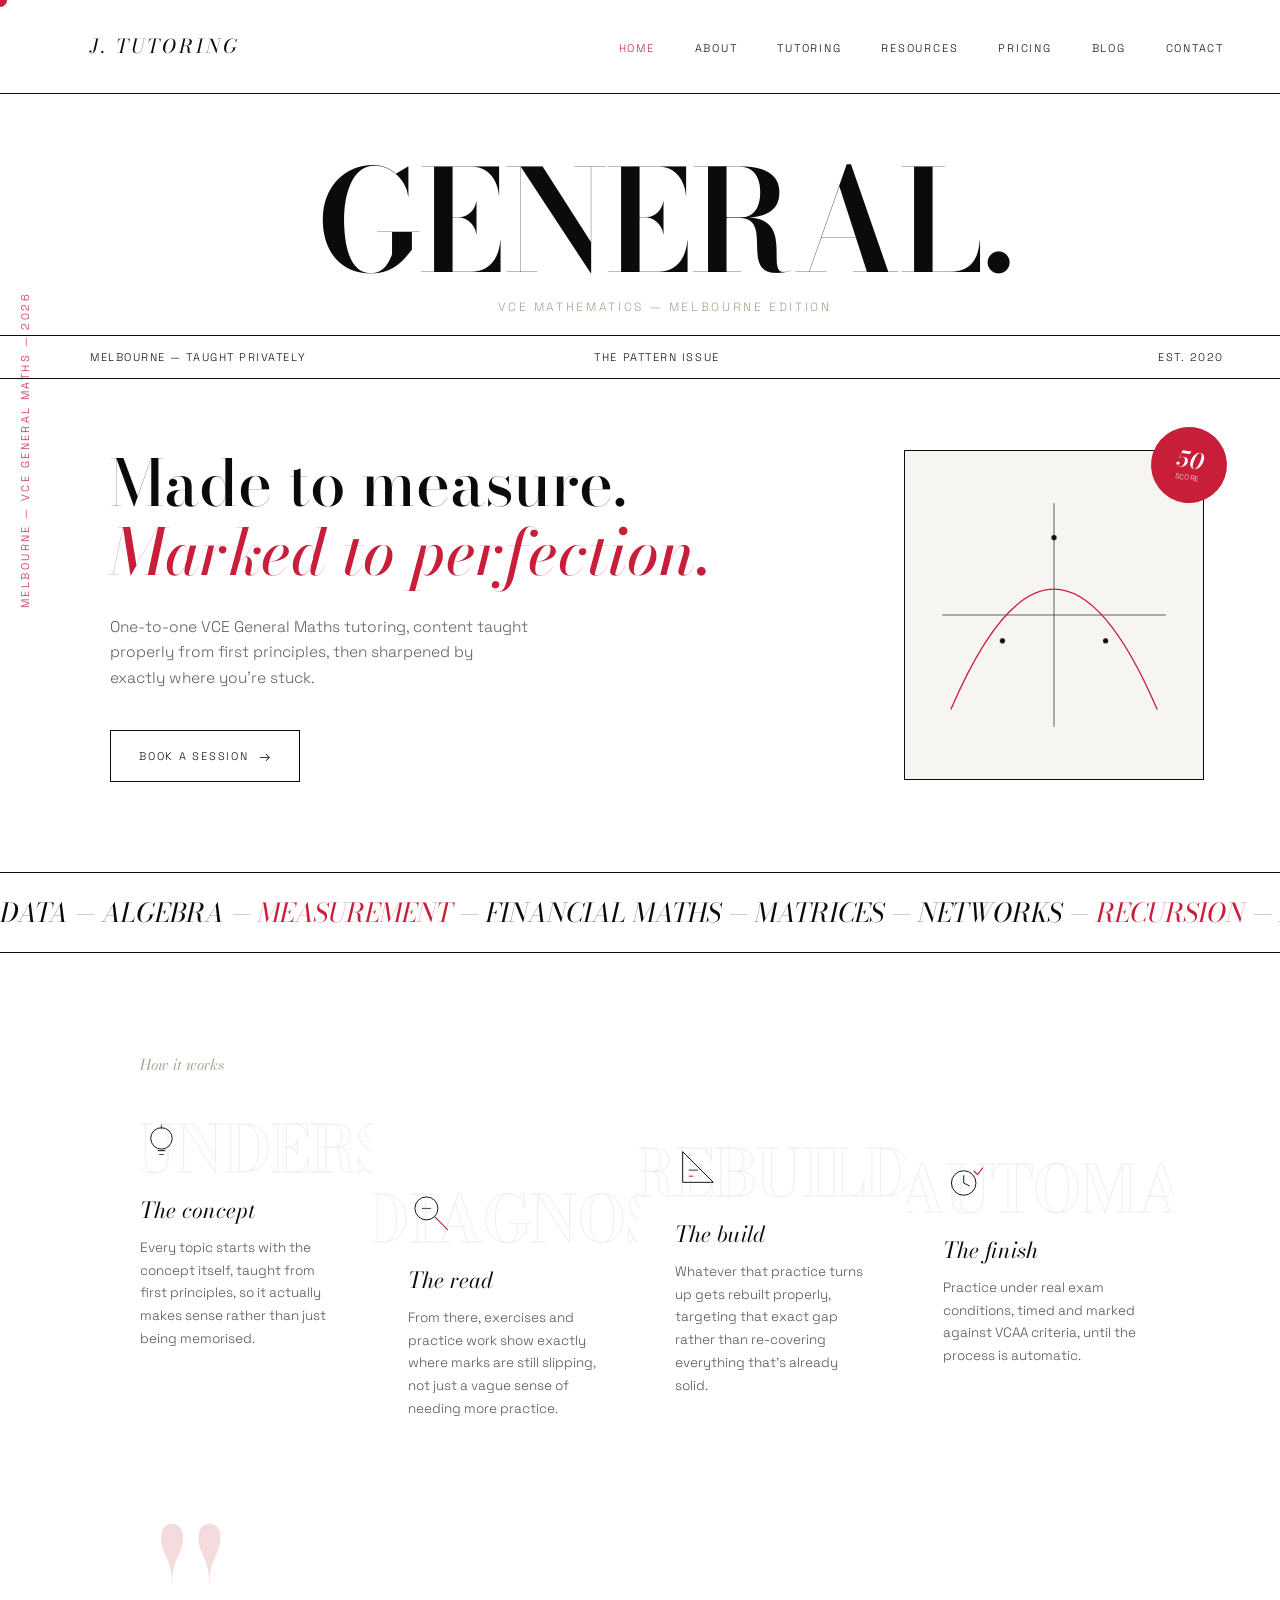
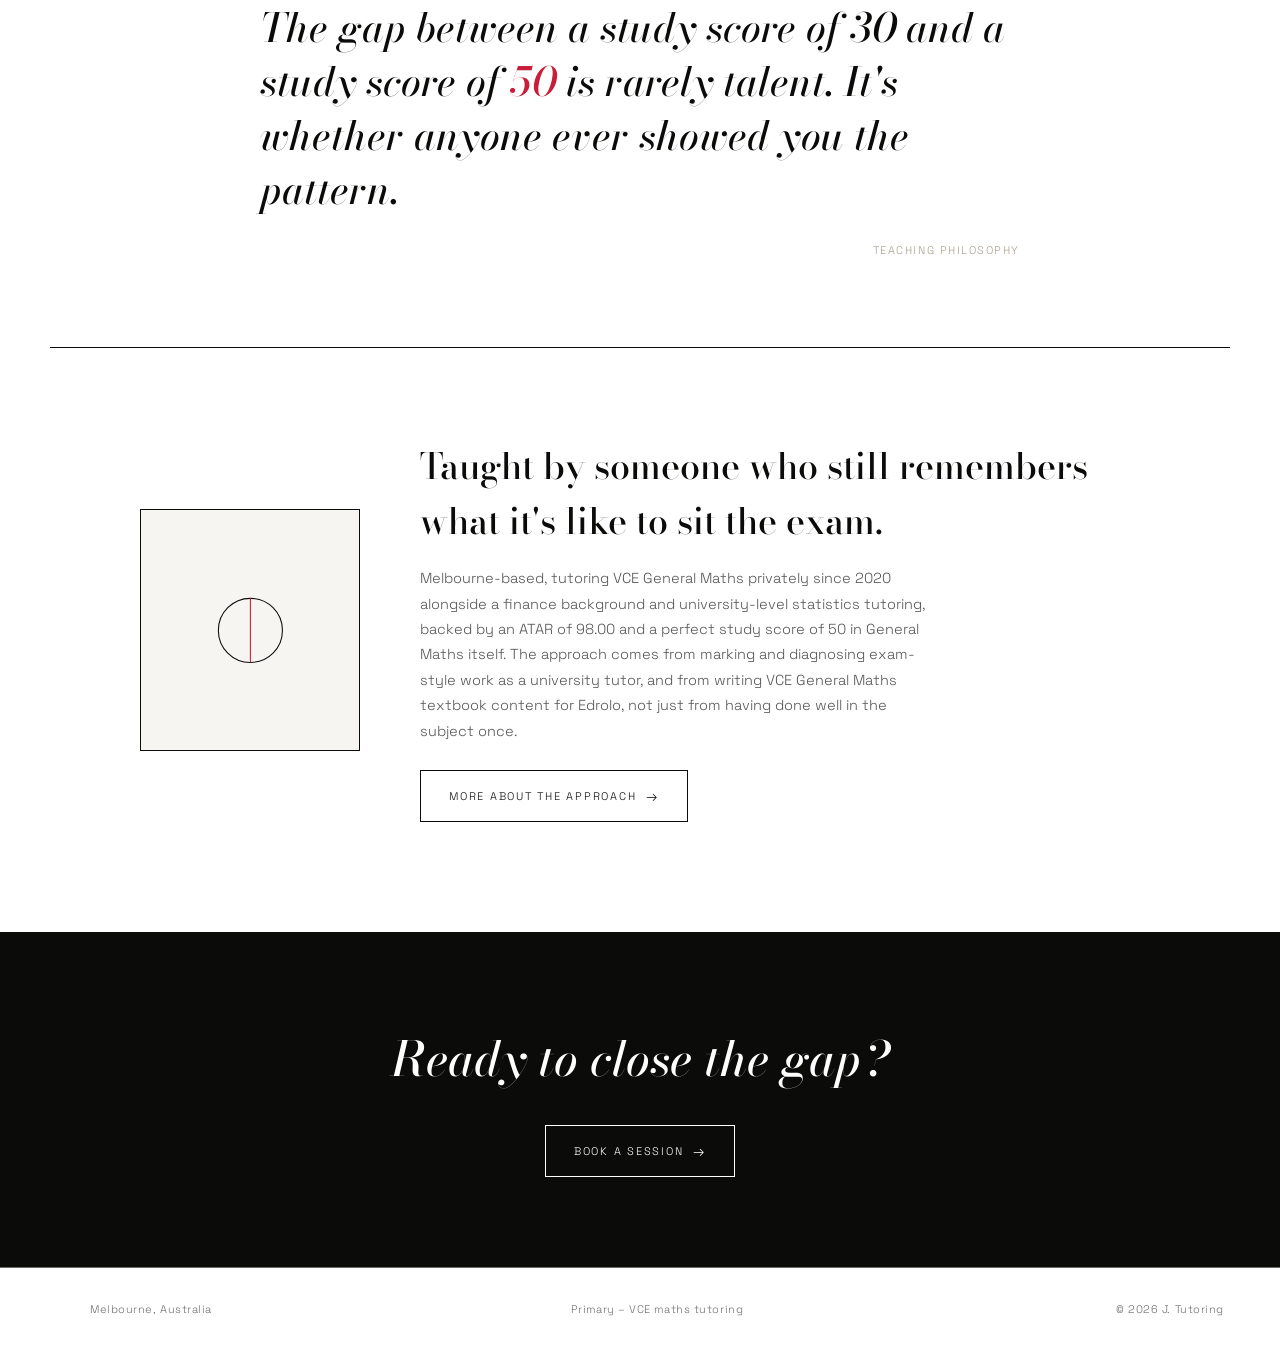
==== index.html @ 313ab627 "Add files via upload" ====
<!DOCTYPE html>
<html lang="en">
<head>
<meta charset="UTF-8">
<meta name="viewport" content="width=device-width, initial-scale=1.0">
<title>J. Tutoring — VCE General Maths, Melbourne</title>
<link rel="stylesheet" href="styles.css">
<style>
  .masthead{text-align:center; padding:64px 40px 20px; padding-left:90px;}
  .mast{font-family:'Bodoni Moda', serif; font-weight:600; text-transform:uppercase; font-size:clamp(56px,11vw,168px); letter-spacing:-0.01em; line-height:0.9;}
  .mast-sub{font-size:12px; letter-spacing:0.22em; text-transform:uppercase; color:var(--taupe); margin-top:14px;}
  .cover-rule{
    display:grid; grid-template-columns:1fr auto 1fr; align-items:center; gap:20px;
    border-top:0.5px solid var(--ink); border-bottom:0.5px solid var(--ink);
    padding:14px 56px 14px 90px; font-size:11px; letter-spacing:0.14em; text-transform:uppercase; color:var(--ink);
  }
  .cover-rule span:nth-child(2){text-align:center;}
  .cover-rule span:last-child{text-align:right;}
  .cover-main{display:flex; align-items:center; gap:60px; padding:70px 56px 90px 90px; max-width:1240px; margin:0 auto;}
  .cover-copy{flex:1; min-width:280px;}
  .coverline{font-family:'Bodoni Moda', serif; font-weight:500; font-size:clamp(36px,5vw,66px); line-height:1.08;}
  .sub{font-size:15.5px; line-height:1.65; opacity:0.65; max-width:420px; margin-top:28px; font-weight:300;}
  .cover-photo{flex:0 0 300px; aspect-ratio:1/1.1;}
  @media (max-width:900px){
    .masthead, .cover-rule, .cover-main{padding-left:24px; padding-right:24px;}
    .cover-rule{grid-template-columns:1fr; text-align:center; gap:8px;}
    .cover-rule span{text-align:center !important;}
    .cover-main{flex-direction:column; align-items:flex-start; gap:30px;}
    .cover-photo{flex:0 0 auto; width:220px;}
  }
  .quote{padding-bottom:90px;}
  .about-teaser{max-width:1180px; margin:0 auto; padding:90px 56px 110px 90px; display:flex; gap:60px; align-items:center; flex-wrap:wrap;}
  .about-teaser .copy{flex:1; min-width:280px;}
  .about-teaser h2{font-family:'Bodoni Moda', serif; font-weight:500; font-size:clamp(26px,3vw,36px); margin-bottom:18px;}
  .about-teaser p{font-size:14.5px; line-height:1.75; opacity:0.7; max-width:520px;}
  .about-teaser a.cta{margin-top:26px;}
  @media (max-width:900px){.about-teaser{padding-left:24px; padding-right:24px;}}
  .closing{background:var(--ink); color:var(--white); text-align:center; padding:90px 40px;}
  .closing h2{font-family:'Bodoni Moda', serif; font-style:italic; font-weight:500; font-size:clamp(28px,4vw,48px); margin-bottom:30px;}
  .closing .cta{border-color:var(--white); color:var(--white);}
  .closing .cta:before{background:var(--white);}
  .closing .cta:hover{color:var(--ink);}
</style>
</head>
<body>

<div class="cursor-dot" id="cursorDot"></div>
<div class="side-tag">Melbourne — VCE General Maths — 2026</div>

<nav>
  <a class="mark" href="index.html">J. Tutoring</a>
  <button class="nav-toggle" id="navToggle" aria-label="Menu"><span></span><span></span><span></span></button>
  <ul id="navList">
    <li class="current"><a href="index.html">Home</a></li>
    <li><a href="about.html">About</a></li>
    <li><a href="tutoring.html">Tutoring</a></li>
    <li><a href="resources.html">Resources</a></li>
    <li><a href="pricing.html">Pricing</a></li>
    <li><a href="blog.html">Blog</a></li>
    <li><a href="contact.html">Contact</a></li>
  </ul>
</nav>

<div class="masthead">
  <h1 class="mast">General.</h1>
  <div class="mast-sub">VCE Mathematics — Melbourne edition</div>
</div>

<div class="cover-rule">
  <span>Melbourne — taught privately</span>
  <span>The pattern issue</span>
  <span>Est. 2020</span>
</div>

<div class="cover-main">
  <div class="cover-copy">
    <p class="coverline">Made to measure.<br><span class="accent">Marked to perfection.</span></p>
    <p class="sub">One-to-one VCE General Maths tutoring, content taught properly from first principles, then sharpened by exactly where you're stuck.</p>
    <a class="cta" href="contact.html" style="margin-top:38px;">Book a session</a>
  </div>
  <div class="framed-box cover-photo">
    <svg width="100%" viewBox="0 0 300 300">
      <line x1="20" y1="150" x2="280" y2="150" stroke="#0B0B0A" stroke-width="0.75"/>
      <line x1="150" y1="20" x2="150" y2="280" stroke="#0B0B0A" stroke-width="0.75"/>
      <path id="parabola" d="M 30 260 Q 150 -20 270 260" fill="none" stroke="#C81E3A" stroke-width="1.5"/>
      <circle class="dot" style="animation:dotIn 0.4s ease forwards; animation-delay:1.5s" cx="150" cy="60" r="3" fill="#0B0B0A"/>
      <circle class="dot" style="animation:dotIn 0.4s ease forwards; animation-delay:1.65s" cx="90" cy="180" r="3" fill="#0B0B0A"/>
      <circle class="dot" style="animation:dotIn 0.4s ease forwards; animation-delay:1.8s" cx="210" cy="180" r="3" fill="#0B0B0A"/>
    </svg>
    <div class="badge"><div class="num">50</div><div class="cap">score</div></div>
  </div>
</div>

<div class="ticker-wrap">
  <div class="ticker">DATA — ALGEBRA — <span class="hi">MEASUREMENT</span> — FINANCIAL MATHS — MATRICES — NETWORKS — <span class="hi">RECURSION</span> — DATA — ALGEBRA — <span class="hi">MEASUREMENT</span> — FINANCIAL MATHS — MATRICES — NETWORKS — <span class="hi">RECURSION</span> —</div>
</div>

<div class="fit reveal">
  <div class="fit-heading">How it works</div>
  <div class="fit-row">
    <div class="fit-card">
      <div class="fit-word">UNDERSTAND</div>
      <svg class="fit-icon" viewBox="0 0 60 60" fill="none"><circle cx="28" cy="24" r="14" stroke="#0B0B0A" stroke-width="1.25"/><line x1="23" y1="40" x2="33" y2="40" stroke="#0B0B0A" stroke-width="1.25"/><line x1="25" y1="45" x2="31" y2="45" stroke="#0B0B0A" stroke-width="1"/><line x1="28" y1="6" x2="28" y2="12" stroke="#C81E3A" stroke-width="1.5"/></svg>
      <div class="label">The concept</div>
      <p>Every topic starts with the concept itself, taught from first principles, so it actually makes sense rather than just being memorised.</p>
    </div>
    <div class="fit-card mid">
      <div class="fit-word">DIAGNOSE</div>
      <svg class="fit-icon" viewBox="0 0 60 60" fill="none"><circle cx="24" cy="24" r="15" stroke="#0B0B0A" stroke-width="1.25"/><line x1="35" y1="35" x2="52" y2="52" stroke="#C81E3A" stroke-width="1.5"/><line x1="18" y1="24" x2="30" y2="24" stroke="#0B0B0A" stroke-width="1"/></svg>
      <div class="label">The read</div>
      <p>From there, exercises and practice work show exactly where marks are still slipping, not just a vague sense of needing more practice.</p>
    </div>
    <div class="fit-card low">
      <div class="fit-word">REBUILD</div>
      <svg class="fit-icon" viewBox="0 0 60 60" fill="none"><path d="M10 50 L50 50 L10 10 Z" stroke="#0B0B0A" stroke-width="1.25"/><line x1="18" y1="42" x2="24" y2="42" stroke="#C81E3A" stroke-width="1.25"/><line x1="18" y1="34" x2="30" y2="34" stroke="#0B0B0A" stroke-width="1"/></svg>
      <div class="label">The build</div>
      <p>Whatever that practice turns up gets rebuilt properly, targeting that exact gap rather than re-covering everything that's already solid.</p>
    </div>
    <div class="fit-card tall">
      <div class="fit-word">AUTOMATE</div>
      <svg class="fit-icon" viewBox="0 0 60 60" fill="none"><circle cx="27" cy="30" r="16" stroke="#0B0B0A" stroke-width="1.25"/><line x1="27" y1="30" x2="27" y2="20" stroke="#0B0B0A" stroke-width="1.25"/><line x1="27" y1="30" x2="35" y2="34" stroke="#0B0B0A" stroke-width="1.25"/><path d="M40 14 L45 19 L52 10" stroke="#C81E3A" stroke-width="1.5" fill="none"/></svg>
      <div class="label">The finish</div>
      <p>Practice under real exam conditions, timed and marked against VCAA criteria, until the process is automatic.</p>
    </div>
  </div>
</div>

<div class="quote reveal">
  <div class="quote-mark">"</div>
  <div class="quote-body">
    <p>The gap between a study score of 30 and a study score of <span>50</span> is rarely talent. It's whether anyone ever showed you the pattern.</p>
    <div class="who">Teaching philosophy</div>
  </div>
</div>

<div class="rule"></div>

<div class="about-teaser reveal">
  <div class="framed-box" style="flex:0 0 220px; aspect-ratio:1/1.1;">
    <svg width="60%" viewBox="0 0 100 100"><circle cx="50" cy="50" r="30" stroke="#0B0B0A" stroke-width="1" fill="none"/><line x1="50" y1="20" x2="50" y2="80" stroke="#C81E3A" stroke-width="1"/></svg>
  </div>
  <div class="copy">
    <h2>Taught by someone who still remembers what it's like to sit the exam.</h2>
    <p>Melbourne-based, tutoring VCE General Maths privately since 2020 alongside a finance background and university-level statistics tutoring, backed by an ATAR of 98.00 and a perfect study score of 50 in General Maths itself. The approach comes from marking and diagnosing exam-style work as a university tutor, and from writing VCE General Maths textbook content for Edrolo, not just from having done well in the subject once.</p>
    <a class="cta" href="tutoring.html">More about the approach</a>
  </div>
</div>

<div class="closing">
  <h2>Ready to close the gap?</h2>
  <a class="cta" href="contact.html">Book a session</a>
</div>

<footer>
  <span>Melbourne, Australia</span>
  <span>Primary – VCE maths tutoring</span>
  <span>© 2026 J. Tutoring</span>
</footer>

<script src="script.js"></script>
<style>@keyframes dotIn{to{opacity:1;}} .dot{opacity:0;}</style>
</body>
</html>
---- styles.css ----
@import url('https://fonts.googleapis.com/css2?family=Bodoni+Moda:ital,opsz,wght@0,6..96,400..900;1,6..96,400..900&family=Space+Grotesk:wght@300..600&display=swap');

:root{
  --white:#FFFFFF;
  --paper:#F7F5F1;
  --ink:#0B0B0A;
  --red:#C81E3A;
  --taupe:#A79F8E;
  --ease:cubic-bezier(0.16,1,0.3,1);
}
*{box-sizing:border-box; margin:0; padding:0;}
html{scroll-behavior:smooth;}
body{background:var(--white); color:var(--ink); font-family:'Space Grotesk', sans-serif; font-weight:300; overflow-x:hidden;}
a{color:inherit;}
.serif{font-family:'Bodoni Moda', serif;}
.accent{font-family:'Bodoni Moda', serif; font-style:italic; color:var(--red);}

/* cursor */
@media (pointer:fine){
  body{cursor:none;}
  .cursor-dot{
    position:fixed; top:0; left:0; width:14px; height:14px; border-radius:50%; background:var(--red);
    pointer-events:none; z-index:999; transform:translate(-50%,-50%); transition:transform 0.08s linear;
  }
}

/* side tag */
.side-tag{
  position:fixed; left:18px; top:50%; transform:translateY(-50%) rotate(180deg); writing-mode:vertical-rl;
  font-size:11px; letter-spacing:0.22em; text-transform:uppercase; color:var(--red); z-index:6;
}
@media (max-width:900px){.side-tag{display:none;}}

/* nav */
nav{
  display:flex; justify-content:space-between; align-items:center; padding:32px 56px 32px 90px;
  border-bottom:0.5px solid var(--ink); position:relative; z-index:20; background:var(--white);
}
nav .mark{font-family:'Bodoni Moda', serif; font-style:italic; font-size:19px; text-decoration:none;}
nav ul{list-style:none; display:flex; gap:40px;}
nav li{position:relative;}
nav a{color:var(--ink); text-decoration:none; font-size:11px; letter-spacing:0.16em; text-transform:uppercase;}
nav li:after{
  content:""; position:absolute; left:0; bottom:-4px; height:1px; width:100%; background:var(--ink);
  transform:scaleX(0); transform-origin:left; transition:transform 0.4s var(--ease);
}
nav li:hover:after{transform:scaleX(1);}
nav li.current a{color:var(--red);}
.nav-toggle{display:none; flex-direction:column; gap:5px; background:none; border:none; cursor:pointer; z-index:21;}
.nav-toggle span{width:22px; height:1px; background:var(--ink);}

@media (max-width:900px){
  nav{padding:26px 24px;}
  nav ul{
    position:fixed; inset:0; top:0; background:var(--white); flex-direction:column; justify-content:center;
    align-items:center; gap:34px; transform:translateY(-100%); transition:transform 0.4s var(--ease); z-index:19;
  }
  nav ul.open{transform:translateY(0);}
  nav ul a{font-size:14px;}
  .nav-toggle{display:flex;}
}

/* page header (inner pages) */
.page-header{padding:64px 56px 46px 90px; border-bottom:0.5px solid var(--ink);}
.page-header .eyebrow{font-size:11px; letter-spacing:0.2em; text-transform:uppercase; color:var(--red); margin-bottom:18px;}
.page-header h1{font-family:'Bodoni Moda', serif; font-weight:500; font-size:clamp(46px,7vw,96px); line-height:1;}
.page-header .dek{font-size:15.5px; opacity:0.65; max-width:480px; margin-top:20px; font-weight:300; line-height:1.6;}
@media (max-width:900px){.page-header{padding-left:24px; padding-right:24px;}}

/* buttons */
.cta{
  position:relative; overflow:hidden; display:inline-flex; align-items:center; gap:10px;
  width:fit-content; padding:16px 28px; border:1px solid var(--ink);
  color:var(--ink); text-decoration:none; font-size:11px; letter-spacing:0.16em; text-transform:uppercase; z-index:1;
  background:none; cursor:pointer; font-family:'Space Grotesk', sans-serif;
}
.cta:before{
  content:""; position:absolute; inset:0; background:var(--ink); transform:scaleX(0); transform-origin:left;
  transition:transform 0.45s var(--ease); z-index:-1;
}
.cta:hover{color:var(--white);}
.cta:hover:before{transform:scaleX(1);}
.cta:after{content:"→"; font-size:14px;}

/* ticker */
.ticker-wrap{
  border-top:0.5px solid var(--ink); border-bottom:0.5px solid var(--ink); overflow:hidden; padding:20px 0;
  white-space:nowrap; position:relative; z-index:2; background:var(--white);
}
.ticker{display:inline-block; font-family:'Bodoni Moda', serif; font-style:italic; font-size:26px; animation:scroll 24s linear infinite;}
.ticker span.hi{color:var(--red);}
@keyframes scroll{from{transform:translateX(0);} to{transform:translateX(-50%);}}

/* scroll reveal */
.reveal{opacity:0; transform:translateY(28px); transition:opacity 0.8s var(--ease), transform 0.8s var(--ease);}
.reveal.in{opacity:1; transform:translateY(0);}

/* fit / process cards (read, build, finish) */
.fit{max-width:1180px; margin:0 auto; padding:100px 56px 60px 90px; position:relative;}
.fit-heading{font-family:'Bodoni Moda', serif; font-style:italic; font-size:15px; color:var(--taupe); margin-bottom:44px;}
.fit-row{display:flex; gap:0; align-items:flex-start;}
.fit-card{flex:1; position:relative; padding:0 36px; overflow:hidden;}
.fit-card:first-child{padding-left:0;}
.fit-card.mid{margin-top:70px;}
.fit-card.low{margin-top:24px;}
.fit-card.tall{margin-top:40px;}
.fit-word{
  position:absolute; top:-20px; left:-10px; font-family:'Bodoni Moda', serif; font-weight:600; font-size:64px;
  color:transparent; -webkit-text-stroke:1px rgba(11,11,10,0.07); z-index:0; white-space:nowrap;
}
.fit-icon{width:46px; height:46px; margin-bottom:22px; position:relative; z-index:1; transition:transform 0.5s var(--ease);}
.fit-card:hover .fit-icon{transform:rotate(-6deg) scale(1.08);}
.fit-card .label{font-family:'Bodoni Moda', serif; font-style:italic; font-size:22px; margin-bottom:10px; position:relative; z-index:1;}
.fit-card p{font-size:13.5px; line-height:1.7; opacity:0.7; position:relative; z-index:1;}
@media (max-width:900px){
  .fit{padding-left:24px; padding-right:24px;}
  .fit-row{flex-direction:column;}
  .fit-card{padding:30px 0 !important; margin-top:0 !important; border-top:0.5px solid var(--ink);}
  .fit-card:first-child{border-top:none;}
}

/* pull quote */
.quote{position:relative; padding:120px 90px 120px 90px; max-width:1100px; margin:0 auto;}
.quote-mark{font-family:'Bodoni Moda', serif; font-size:220px; color:var(--red); opacity:0.16; position:absolute; top:20px; left:60px; line-height:1;}
.quote-body{position:relative; z-index:1; max-width:760px; margin-left:80px;}
.quote-body p{font-family:'Bodoni Moda', serif; font-style:italic; font-weight:500; font-size:clamp(24px,3.3vw,40px); line-height:1.35;}
.quote-body p span{color:var(--red);}
.quote-body .who{margin-top:26px; font-size:11px; letter-spacing:0.14em; text-transform:uppercase; color:var(--taupe); text-align:right;}
@media (max-width:900px){
  .quote{padding:70px 24px;}
  .quote-body{margin-left:0;}
  .quote-mark{left:10px; font-size:120px;}
}

/* framed box + corner badge (reused: hero cover photo, about portrait, etc.) */
.framed-box{
  position:relative; border:0.5px solid var(--ink); background:var(--paper);
  display:flex; align-items:center; justify-content:center; padding:20px;
}
.badge{
  position:absolute; top:-24px; right:-24px; width:76px; height:76px; border-radius:50%;
  background:var(--red); color:var(--white); display:flex; flex-direction:column; align-items:center; justify-content:center;
  transform:rotate(8deg); text-align:center;
}
.badge .num{font-family:'Bodoni Moda', serif; font-style:italic; font-weight:600; font-size:22px; line-height:1;}
.badge .cap{font-size:7px; letter-spacing:0.1em; text-transform:uppercase; margin-top:2px;}

/* simple content sections */
.section{max-width:1180px; margin:0 auto; padding:90px 56px 90px 90px;}
.section.tight{padding-top:50px;}
.section h2{font-family:'Bodoni Moda', serif; font-weight:500; font-size:clamp(28px,3.4vw,44px); line-height:1.15; max-width:640px;}
.section .lede{font-size:15.5px; line-height:1.7; opacity:0.7; max-width:560px; margin-top:22px;}
.rule{border-top:0.5px solid var(--ink); max-width:1180px; margin:0 auto;}
@media (max-width:900px){.section{padding-left:24px; padding-right:24px;}}

/* two column layout */
.two-col{display:grid; grid-template-columns:1.1fr 0.9fr; gap:70px; align-items:start;}
@media (max-width:900px){.two-col{grid-template-columns:1fr;}}

/* tag list */
.tag-list{display:flex; flex-wrap:wrap; gap:12px; margin-top:28px;}
.tag-list span{
  border:0.5px solid var(--ink); padding:8px 16px; font-size:11px; letter-spacing:0.1em; text-transform:uppercase;
}

/* price comparison table */
.price-table-wrap{max-width:1180px; margin:0 auto; padding:10px 56px 20px 90px; overflow-x:auto;}
.price-table{width:100%; border-collapse:collapse; min-width:520px;}
.price-table th{
  font-size:11px; letter-spacing:0.1em; text-transform:uppercase; font-weight:400; color:var(--taupe);
  text-align:center; padding:0 12px 16px; vertical-align:bottom;
}
.price-table th .soon{display:block; font-size:9px; opacity:0.8; margin-top:3px; text-transform:none; letter-spacing:0.02em;}
.price-table th:first-child{text-align:left; padding-left:0;}
.price-table td{padding:22px 12px; text-align:center; border-top:0.5px solid var(--ink);}
.price-table td.level{text-align:left; padding-left:0; font-size:14.5px;}
.price-table td.price{font-family:'Bodoni Moda', serif; font-style:italic; font-size:23px; color:var(--red);}
.price-table tbody tr:last-child td{border-bottom:0.5px solid var(--ink);}
.price-note{max-width:640px; padding:0 56px 90px 90px;}
@media (max-width:900px){
  .price-table-wrap{padding-left:24px; padding-right:24px;}
  .price-note{padding-left:24px; padding-right:24px;}
}

/* rate table (pricing) */
.rate-table{max-width:1180px; margin:0 auto; padding:6px 56px 6px 90px;}
.rate-row{display:grid; grid-template-columns:1fr auto; align-items:center; padding:22px 0; border-top:0.5px solid var(--ink); gap:20px;}
.rate-row:last-child{border-bottom:0.5px solid var(--ink);}
.rate-row .level{font-size:15px;}
.rate-row .price{font-family:'Bodoni Moda', serif; font-style:italic; font-size:24px; color:var(--red); white-space:nowrap;}
.rate-row .price sup{font-size:11px; font-family:'Space Grotesk', sans-serif; font-style:normal; opacity:0.55; color:var(--ink); margin-left:4px;}
@media (max-width:900px){.rate-table{padding-left:24px; padding-right:24px;}}

/* highlight box */
.highlight-box{
  max-width:1180px; margin:0 auto; padding:44px 56px 44px 90px;
  border-top:0.5px solid var(--ink); border-bottom:0.5px solid var(--ink);
}
.highlight-box h3{font-family:'Bodoni Moda', serif; font-style:italic; font-size:22px; margin-bottom:14px;}
.highlight-box p{font-size:14px; line-height:1.75; opacity:0.75; max-width:560px;}
@media (max-width:900px){.highlight-box{padding-left:24px; padding-right:24px;}}

/* feature list */
.feature-list{list-style:none; max-width:640px; margin-top:24px;}
.feature-list li{font-size:14px; line-height:1.8; opacity:0.8; padding-left:20px; position:relative; margin-bottom:10px;}
.feature-list li:before{content:"—"; position:absolute; left:0; color:var(--red);}

/* pricing */
.price-grid{display:grid; grid-template-columns:repeat(3,1fr); gap:0; max-width:1180px; margin:0 auto; padding:0 56px 100px 90px;}
.price-card{border-left:0.5px solid var(--ink); padding:50px 40px; position:relative;}
.price-card:first-child{border-left:none; padding-left:0;}
.price-card .plan{font-family:'Bodoni Moda', serif; font-style:italic; font-size:20px; margin-bottom:18px;}
.price-card .amount{font-family:'Bodoni Moda', serif; font-weight:500; font-size:44px; margin-bottom:6px;}
.price-card .amount sup{font-size:14px; font-family:'Space Grotesk', sans-serif; font-weight:400; opacity:0.6;}
.price-card .note{font-size:11px; letter-spacing:0.05em; opacity:0.55; margin-bottom:26px;}
.price-card ul{list-style:none; margin-bottom:30px;}
.price-card li{font-size:13.5px; line-height:2; opacity:0.75; padding-left:16px; position:relative;}
.price-card li:before{content:"—"; position:absolute; left:0; color:var(--red);}
.price-flag{
  position:absolute; top:0; right:0; background:var(--red); color:var(--white); font-size:10px;
  letter-spacing:0.1em; text-transform:uppercase; padding:6px 12px;
}
@media (max-width:900px){
  .price-grid{grid-template-columns:1fr; padding-left:24px; padding-right:24px;}
  .price-card{border-left:none; border-top:0.5px solid var(--ink); padding-left:0;}
  .price-card:first-child{border-top:none;}
}

/* placeholder callout */
.placeholder-note{
  max-width:1180px; margin:0 auto; padding:0 56px 40px 90px; font-size:12px; color:var(--red); opacity:0.85;
}
@media (max-width:900px){.placeholder-note{padding-left:24px; padding-right:24px;}}

/* blog skeleton */
.blog-grid{display:grid; grid-template-columns:repeat(3,1fr); gap:44px; max-width:1180px; margin:0 auto; padding:0 56px 100px 90px;}
.blog-card{border:0.5px solid var(--ink);}
.blog-card .thumb{aspect-ratio:4/3; background:var(--paper); border-bottom:0.5px solid var(--ink); display:flex; align-items:center; justify-content:center;}
.blog-card .thumb span{font-size:10px; letter-spacing:0.1em; text-transform:uppercase; color:var(--taupe);}
.blog-card .body{padding:24px;}
.blog-card .meta{font-size:10px; letter-spacing:0.1em; text-transform:uppercase; color:var(--taupe); margin-bottom:10px;}
.blog-card .title{font-family:'Bodoni Moda', serif; font-style:italic; font-size:19px; line-height:1.3;}
@media (max-width:900px){.blog-grid{grid-template-columns:1fr; padding-left:24px; padding-right:24px;}}

/* contact form */
.form-grid{display:grid; grid-template-columns:1.2fr 0.8fr; gap:80px; max-width:1180px; margin:0 auto; padding:60px 56px 110px 90px;}
.field{margin-bottom:30px;}
.field label{display:block; font-size:11px; letter-spacing:0.12em; text-transform:uppercase; color:var(--taupe); margin-bottom:10px;}
.field input, .field textarea{
  width:100%; border:none; border-bottom:0.5px solid var(--ink); background:none; padding:10px 0;
  font-family:'Space Grotesk', sans-serif; font-size:15px; color:var(--ink); font-weight:300;
}
.field input:focus, .field textarea:focus{outline:none; border-bottom-color:var(--red);}
.contact-info .item{margin-bottom:26px;}
.contact-info .item .k{font-size:11px; letter-spacing:0.12em; text-transform:uppercase; color:var(--taupe); margin-bottom:6px;}
.contact-info .item .v{font-family:'Bodoni Moda', serif; font-style:italic; font-size:19px;}
@media (max-width:900px){.form-grid{grid-template-columns:1fr; gap:50px; padding-left:24px; padding-right:24px;}}

/* resources */
.resource-grid{display:grid; grid-template-columns:repeat(3,1fr); gap:0; max-width:1180px; margin:0 auto; padding:0 56px 90px 90px;}
.resource-card{border-left:0.5px solid var(--ink); padding:40px 36px; position:relative;}
.resource-card:first-child{border-left:none; padding-left:0;}
.resource-card .type{font-size:10px; letter-spacing:0.14em; text-transform:uppercase; color:var(--red); margin-bottom:14px;}
.resource-card h3{font-family:'Bodoni Moda', serif; font-style:italic; font-size:19px; margin-bottom:12px; line-height:1.3;}
.resource-card p{font-size:13px; line-height:1.7; opacity:0.7; margin-bottom:22px;}
.resource-card a.dl{
  font-size:11px; letter-spacing:0.12em; text-transform:uppercase; border-bottom:1px solid var(--ink);
  padding-bottom:4px; text-decoration:none; color:var(--ink); display:inline-flex; align-items:center; gap:8px;
}
.resource-card .dl-soon{
  font-size:11px; letter-spacing:0.12em; text-transform:uppercase; color:var(--taupe);
}
@media (max-width:900px){
  .resource-grid{grid-template-columns:1fr; padding-left:24px; padding-right:24px;}
  .resource-card{border-left:none; border-top:0.5px solid var(--ink); padding-left:0;}
  .resource-card:first-child{border-top:none;}
}

/* footer */
footer{
  border-top:0.5px solid var(--ink); padding:34px 56px 34px 90px; font-size:11px; letter-spacing:0.05em; opacity:0.6;
  display:grid; grid-template-columns:1fr auto 1fr; align-items:center; gap:10px;
}
footer span:nth-child(2){text-align:center;}
footer span:last-child{text-align:right;}
@media (max-width:900px){
  footer{padding-left:24px; padding-right:24px; grid-template-columns:1fr; text-align:center; gap:6px;}
  footer span{text-align:center !important;}
}
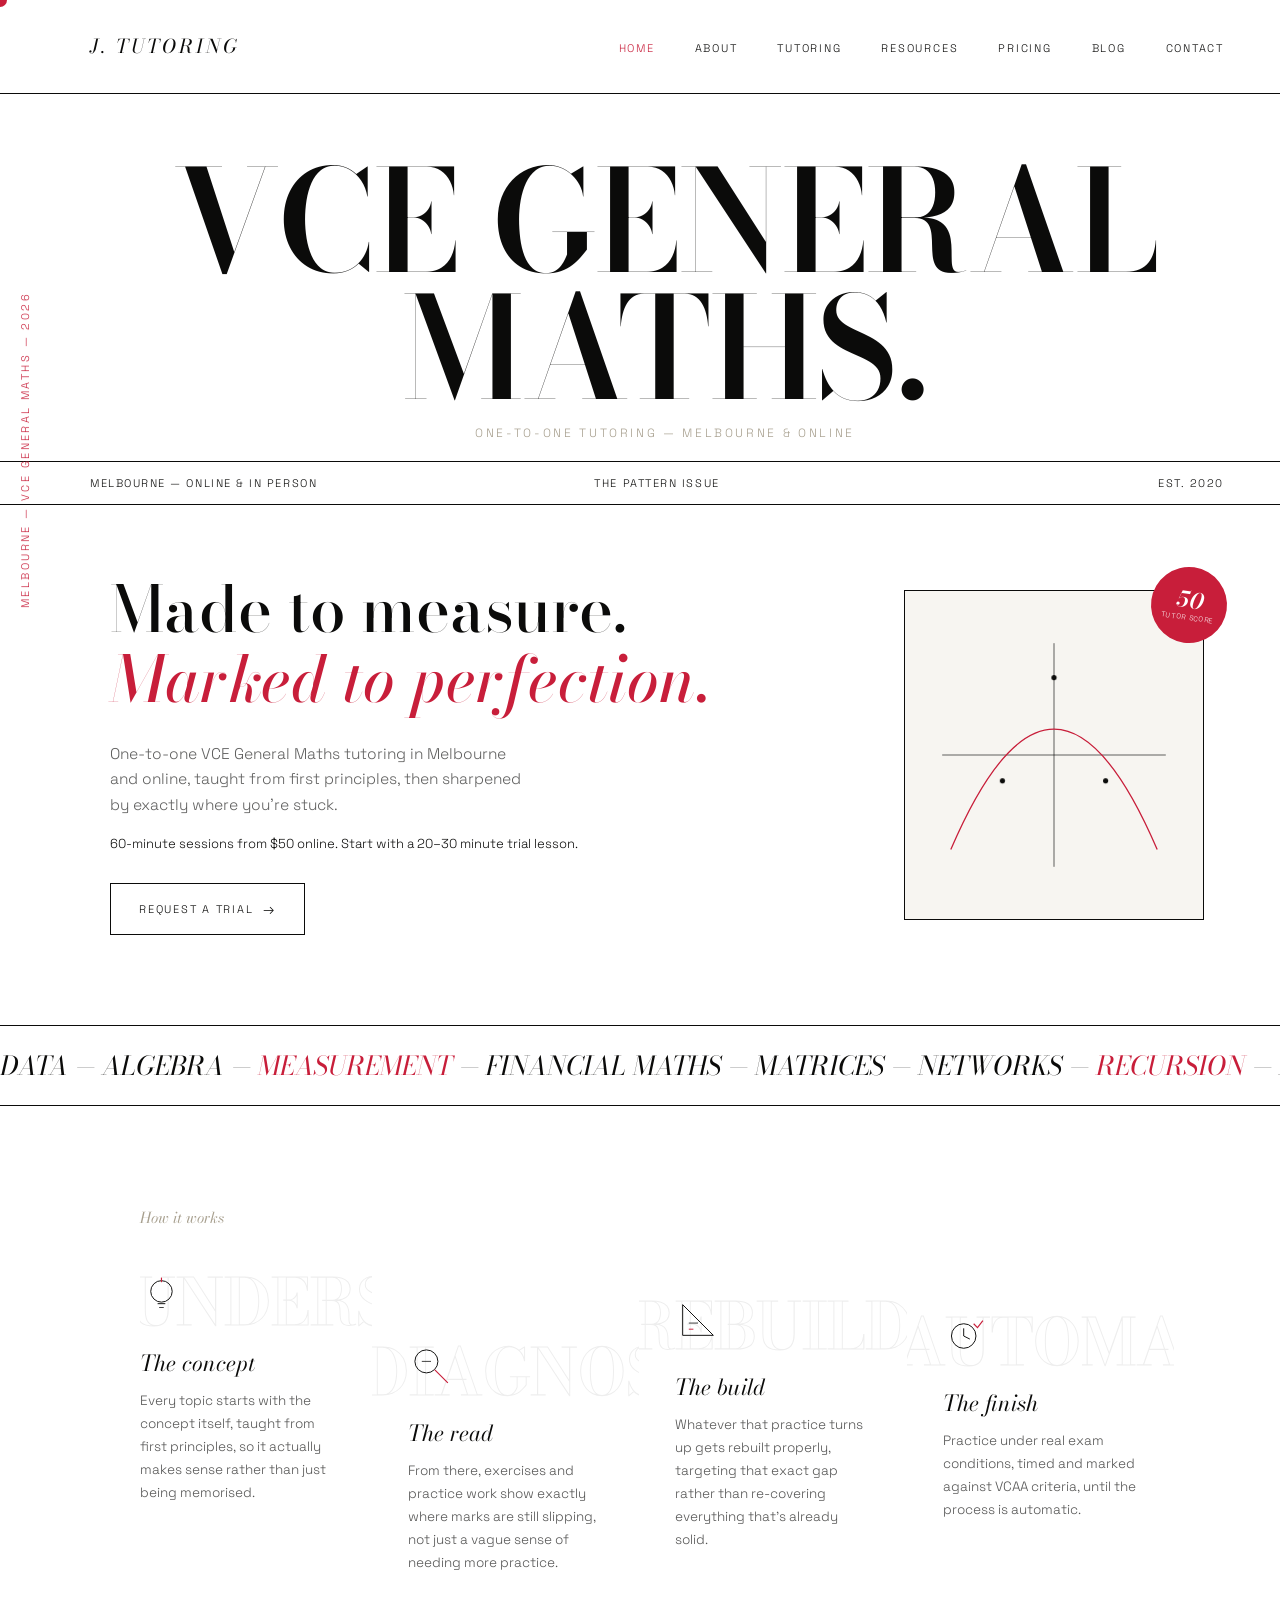
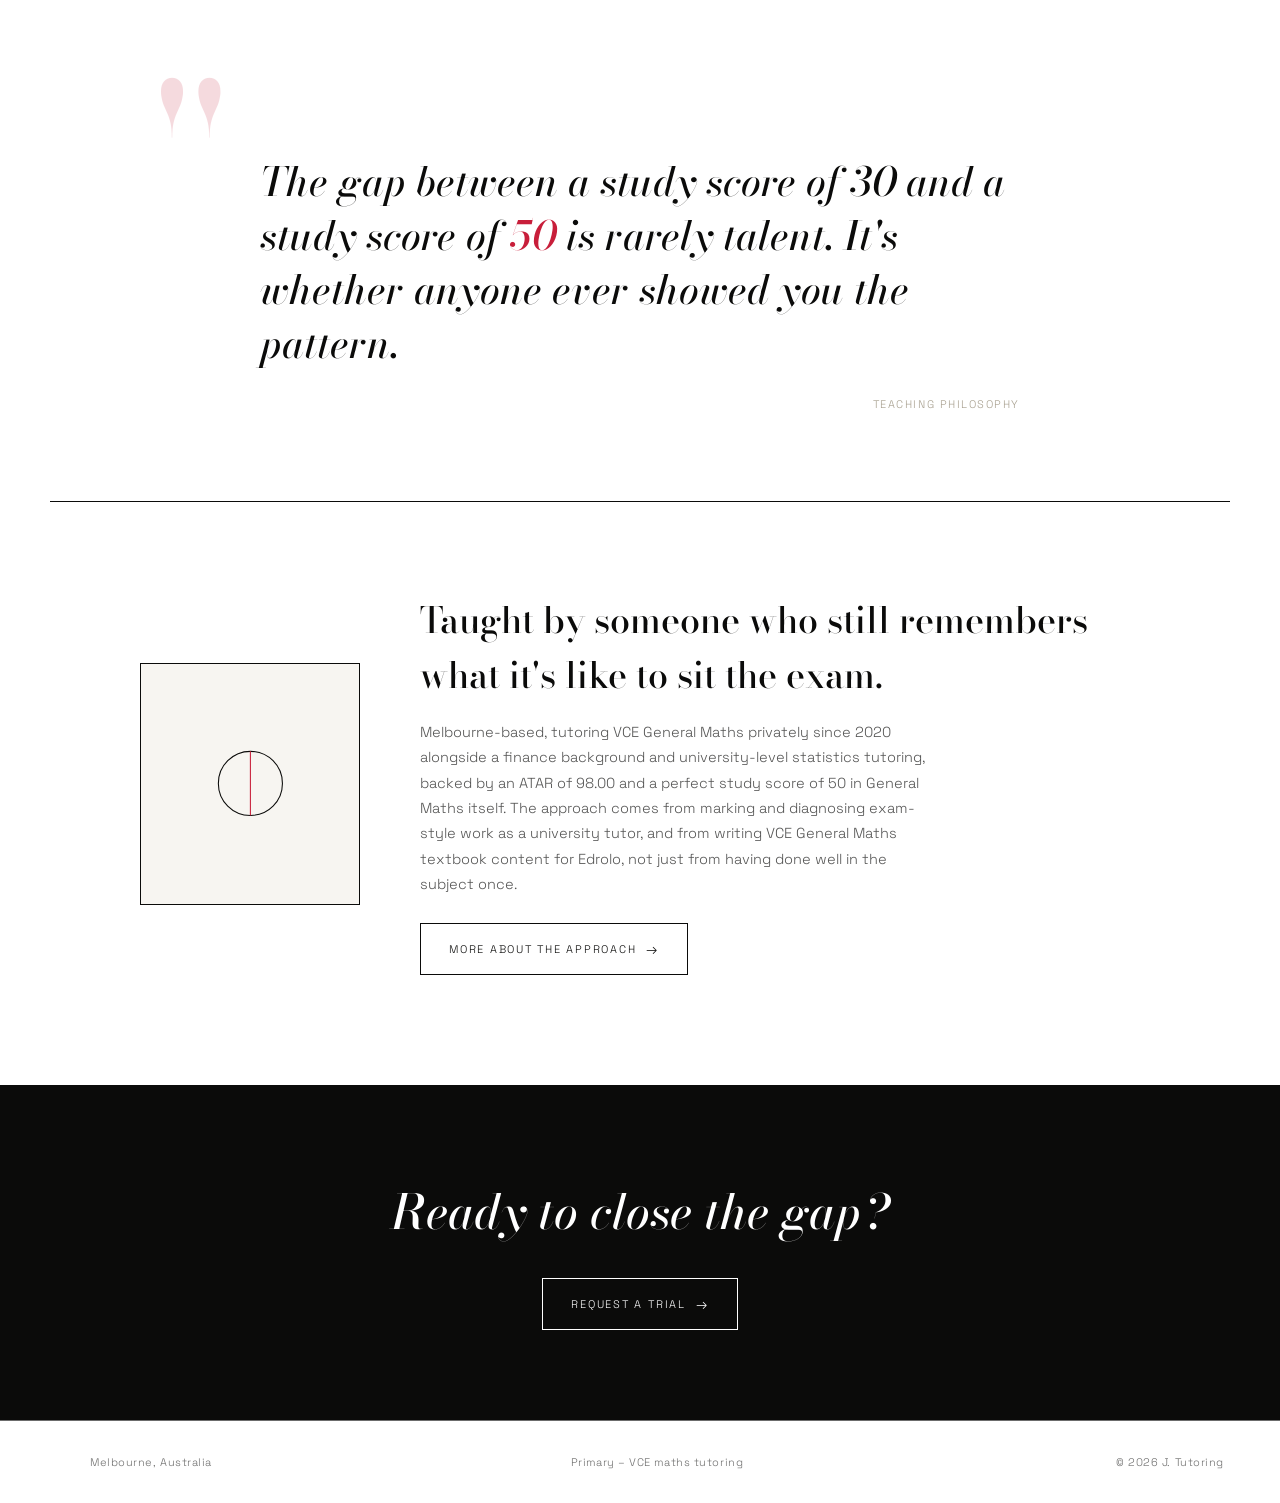
==== commit 1ab6d4d8: "feat: improve tutoring site clarity and accessibility" ====
--- a/index.html
+++ b/index.html
@@ -4,6 +4,17 @@
 <meta charset="UTF-8">
 <meta name="viewport" content="width=device-width, initial-scale=1.0">
 <title>J. Tutoring — VCE General Maths, Melbourne</title>
+<meta name="description" content="One-to-one VCE General Maths tutoring in Melbourne and online. Learn from first principles, diagnose lost marks, and prepare with VCAA-style practice.">
+<link rel="canonical" href="https://justingenmaths.com/">
+<meta name="theme-color" content="#0B0B0A">
+<meta property="og:type" content="website">
+<meta property="og:title" content="J. Tutoring — VCE General Maths, Melbourne">
+<meta property="og:description" content="One-to-one VCE General Maths tutoring in Melbourne and online.">
+<meta property="og:url" content="https://justingenmaths.com/">
+<link rel="preconnect" href="https://fonts.googleapis.com">
+<link rel="preconnect" href="https://fonts.gstatic.com" crossorigin>
+<link rel="stylesheet" href="https://fonts.googleapis.com/css2?family=Bodoni+Moda:ital,opsz,wght@0,6..96,400..900;1,6..96,400..900&family=Space+Grotesk:wght@300..600&display=swap">
+<link rel="icon" href="favicon.svg" type="image/svg+xml">
 <link rel="stylesheet" href="styles.css">
 <style>
   .masthead{text-align:center; padding:64px 40px 20px; padding-left:90px;}
@@ -44,14 +55,15 @@
 </head>
 <body>
 
-<div class="cursor-dot" id="cursorDot"></div>
-<div class="side-tag">Melbourne — VCE General Maths — 2026</div>
+<a class="skip-link" href="#main-content">Skip to content</a>
+<div class="cursor-dot" id="cursorDot" aria-hidden="true"></div>
+<div class="side-tag" aria-hidden="true">Melbourne — VCE General Maths — 2026</div>
 
-<nav>
+<nav aria-label="Primary navigation">
   <a class="mark" href="index.html">J. Tutoring</a>
-  <button class="nav-toggle" id="navToggle" aria-label="Menu"><span></span><span></span><span></span></button>
+  <button class="nav-toggle" id="navToggle" aria-label="Open menu" aria-controls="navList" aria-expanded="false"><span></span><span></span><span></span></button>
   <ul id="navList">
-    <li class="current"><a href="index.html">Home</a></li>
+    <li class="current"><a href="index.html" aria-current="page">Home</a></li>
     <li><a href="about.html">About</a></li>
     <li><a href="tutoring.html">Tutoring</a></li>
     <li><a href="resources.html">Resources</a></li>
@@ -61,13 +73,15 @@
   </ul>
 </nav>
 
+<main id="main-content">
+
 <div class="masthead">
-  <h1 class="mast">General.</h1>
-  <div class="mast-sub">VCE Mathematics — Melbourne edition</div>
+  <h1 class="mast">VCE General Maths.</h1>
+  <div class="mast-sub">One-to-one tutoring — Melbourne &amp; online</div>
 </div>
 
 <div class="cover-rule">
-  <span>Melbourne — taught privately</span>
+  <span>Melbourne — online &amp; in person</span>
   <span>The pattern issue</span>
   <span>Est. 2020</span>
 </div>
@@ -75,11 +89,12 @@
 <div class="cover-main">
   <div class="cover-copy">
     <p class="coverline">Made to measure.<br><span class="accent">Marked to perfection.</span></p>
-    <p class="sub">One-to-one VCE General Maths tutoring, content taught properly from first principles, then sharpened by exactly where you're stuck.</p>
-    <a class="cta" href="contact.html" style="margin-top:38px;">Book a session</a>
+    <p class="sub">One-to-one VCE General Maths tutoring in Melbourne and online, taught from first principles, then sharpened by exactly where you're stuck.</p>
+    <p class="offer-note">60-minute sessions from $50 online. Start with a 20–30 minute trial lesson.</p>
+    <a class="cta" href="contact.html" style="margin-top:28px;">Request a trial</a>
   </div>
   <div class="framed-box cover-photo">
-    <svg width="100%" viewBox="0 0 300 300">
+    <svg width="100%" viewBox="0 0 300 300" role="img" aria-label="A stylised parabola representing progress through VCE General Maths">
       <line x1="20" y1="150" x2="280" y2="150" stroke="#0B0B0A" stroke-width="0.75"/>
       <line x1="150" y1="20" x2="150" y2="280" stroke="#0B0B0A" stroke-width="0.75"/>
       <path id="parabola" d="M 30 260 Q 150 -20 270 260" fill="none" stroke="#C81E3A" stroke-width="1.5"/>
@@ -87,7 +102,7 @@
       <circle class="dot" style="animation:dotIn 0.4s ease forwards; animation-delay:1.65s" cx="90" cy="180" r="3" fill="#0B0B0A"/>
       <circle class="dot" style="animation:dotIn 0.4s ease forwards; animation-delay:1.8s" cx="210" cy="180" r="3" fill="#0B0B0A"/>
     </svg>
-    <div class="badge"><div class="num">50</div><div class="cap">score</div></div>
+    <div class="badge"><div class="num">50</div><div class="cap">tutor score</div></div>
   </div>
 </div>
 
@@ -137,7 +152,7 @@
 
 <div class="about-teaser reveal">
   <div class="framed-box" style="flex:0 0 220px; aspect-ratio:1/1.1;">
-    <svg width="60%" viewBox="0 0 100 100"><circle cx="50" cy="50" r="30" stroke="#0B0B0A" stroke-width="1" fill="none"/><line x1="50" y1="20" x2="50" y2="80" stroke="#C81E3A" stroke-width="1"/></svg>
+    <svg width="60%" viewBox="0 0 100 100" role="img" aria-label="Abstract mathematical diagram representing the tutor's teaching approach"><circle cx="50" cy="50" r="30" stroke="#0B0B0A" stroke-width="1" fill="none"/><line x1="50" y1="20" x2="50" y2="80" stroke="#C81E3A" stroke-width="1"/></svg>
   </div>
   <div class="copy">
     <h2>Taught by someone who still remembers what it's like to sit the exam.</h2>
@@ -148,8 +163,10 @@
 
 <div class="closing">
   <h2>Ready to close the gap?</h2>
-  <a class="cta" href="contact.html">Book a session</a>
+  <a class="cta" href="contact.html">Request a trial</a>
 </div>
+
+</main>
 
 <footer>
   <span>Melbourne, Australia</span>
@@ -158,6 +175,6 @@
 </footer>
 
 <script src="script.js"></script>
-<style>@keyframes dotIn{to{opacity:1;}} .dot{opacity:0;}</style>
+<style>@keyframes dotIn{to{opacity:1;}} .dot{opacity:0;} @media (prefers-reduced-motion:reduce){.dot{opacity:1;}}</style>
 </body>
 </html>
--- a/styles.css
+++ b/styles.css
@@ -1,5 +1,3 @@
-@import url('https://fonts.googleapis.com/css2?family=Bodoni+Moda:ital,opsz,wght@0,6..96,400..900;1,6..96,400..900&family=Space+Grotesk:wght@300..600&display=swap');
-
 :root{
   --white:#FFFFFF;
   --paper:#F7F5F1;
@@ -12,6 +10,9 @@
 html{scroll-behavior:smooth;}
 body{background:var(--white); color:var(--ink); font-family:'Space Grotesk', sans-serif; font-weight:300; overflow-x:hidden;}
 a{color:inherit;}
+main{display:block;}
+.skip-link{position:absolute; left:16px; top:-100px; z-index:1000; padding:10px 14px; background:var(--ink); color:var(--white);}
+.skip-link:focus{top:16px;}
 .serif{font-family:'Bodoni Moda', serif;}
 .accent{font-family:'Bodoni Moda', serif; font-style:italic; color:var(--red);}
 
@@ -81,6 +82,8 @@
 .cta:hover{color:var(--white);}
 .cta:hover:before{transform:scaleX(1);}
 .cta:after{content:"→"; font-size:14px;}
+.cta:focus-visible, a:focus-visible, button:focus-visible, input:focus-visible, textarea:focus-visible{outline:2px solid var(--red); outline-offset:4px;}
+.cta:disabled{opacity:0.55; cursor:wait;}
 
 /* ticker */
 .ticker-wrap{
@@ -144,6 +147,7 @@
 }
 .badge .num{font-family:'Bodoni Moda', serif; font-style:italic; font-weight:600; font-size:22px; line-height:1;}
 .badge .cap{font-size:7px; letter-spacing:0.1em; text-transform:uppercase; margin-top:2px;}
+.offer-note{font-size:13px; line-height:1.6; margin-top:16px; color:var(--ink);}
 
 /* simple content sections */
 .section{max-width:1180px; margin:0 auto; padding:90px 56px 90px 90px;}
@@ -233,7 +237,7 @@
 @media (max-width:900px){.placeholder-note{padding-left:24px; padding-right:24px;}}
 
 /* blog skeleton */
-.blog-grid{display:grid; grid-template-columns:repeat(3,1fr); gap:44px; max-width:1180px; margin:0 auto; padding:0 56px 100px 90px;}
+.blog-grid{display:grid; grid-template-columns:repeat(3,1fr); gap:44px; max-width:1180px; margin:0 auto; padding:60px 56px 100px 90px;}
 .blog-card{border:0.5px solid var(--ink);}
 .blog-card .thumb{aspect-ratio:4/3; background:var(--paper); border-bottom:0.5px solid var(--ink); display:flex; align-items:center; justify-content:center;}
 .blog-card .thumb span{font-size:10px; letter-spacing:0.1em; text-transform:uppercase; color:var(--taupe);}
@@ -241,6 +245,13 @@
 .blog-card .meta{font-size:10px; letter-spacing:0.1em; text-transform:uppercase; color:var(--taupe); margin-bottom:10px;}
 .blog-card .title{font-family:'Bodoni Moda', serif; font-style:italic; font-size:19px; line-height:1.3;}
 @media (max-width:900px){.blog-grid{grid-template-columns:1fr; padding-left:24px; padding-right:24px;}}
+.blog-coming-soon{max-width:760px; margin:0 auto; padding:110px 56px 150px 90px; text-align:center;}
+.blog-coming-soon__label{font-size:11px; letter-spacing:0.18em; text-transform:uppercase; color:var(--red); margin-bottom:18px;}
+.blog-coming-soon h2{font-family:'Bodoni Moda', serif; font-weight:500; font-size:clamp(30px,4vw,52px); line-height:1.15;}
+.blog-coming-soon>p:not(.blog-coming-soon__label){font-size:15px; line-height:1.75; opacity:0.7; max-width:560px; margin:22px auto 0;}
+.blog-coming-soon__actions{display:flex; justify-content:center; align-items:center; gap:28px; flex-wrap:wrap; margin-top:32px;}
+.text-link{font-size:11px; letter-spacing:0.12em; text-transform:uppercase; text-decoration:none; border-bottom:1px solid var(--ink); padding-bottom:4px;}
+.about-cta{padding-top:20px; padding-bottom:100px;}
 
 /* contact form */
 .form-grid{display:grid; grid-template-columns:1.2fr 0.8fr; gap:80px; max-width:1180px; margin:0 auto; padding:60px 56px 110px 90px;}
@@ -251,6 +262,11 @@
   font-family:'Space Grotesk', sans-serif; font-size:15px; color:var(--ink); font-weight:300;
 }
 .field input:focus, .field textarea:focus{outline:none; border-bottom-color:var(--red);}
+.field input[aria-invalid="true"], .field textarea[aria-invalid="true"]{border-bottom-color:var(--red);}
+.form-message{font-size:13px; margin-top:16px; line-height:1.6;}
+.form-message--error{color:var(--red);}
+.form-success{outline:none;}
+.form-honeypot{position:absolute !important; left:-10000px !important; width:1px !important; height:1px !important; overflow:hidden !important;}
 .contact-info .item{margin-bottom:26px;}
 .contact-info .item .k{font-size:11px; letter-spacing:0.12em; text-transform:uppercase; color:var(--taupe); margin-bottom:6px;}
 .contact-info .item .v{font-family:'Bodoni Moda', serif; font-style:italic; font-size:19px;}
@@ -286,4 +302,12 @@
 @media (max-width:900px){
   footer{padding-left:24px; padding-right:24px; grid-template-columns:1fr; text-align:center; gap:6px;}
   footer span{text-align:center !important;}
-}
+  .blog-coming-soon{padding:80px 24px 110px;}
+}
+
+@media (prefers-reduced-motion:reduce){
+  html{scroll-behavior:auto;}
+  *, *::before, *::after{animation-duration:0.01ms !important; animation-iteration-count:1 !important; transition-duration:0.01ms !important;}
+  .ticker{animation:none;}
+  .reveal{opacity:1; transform:none;}
+}
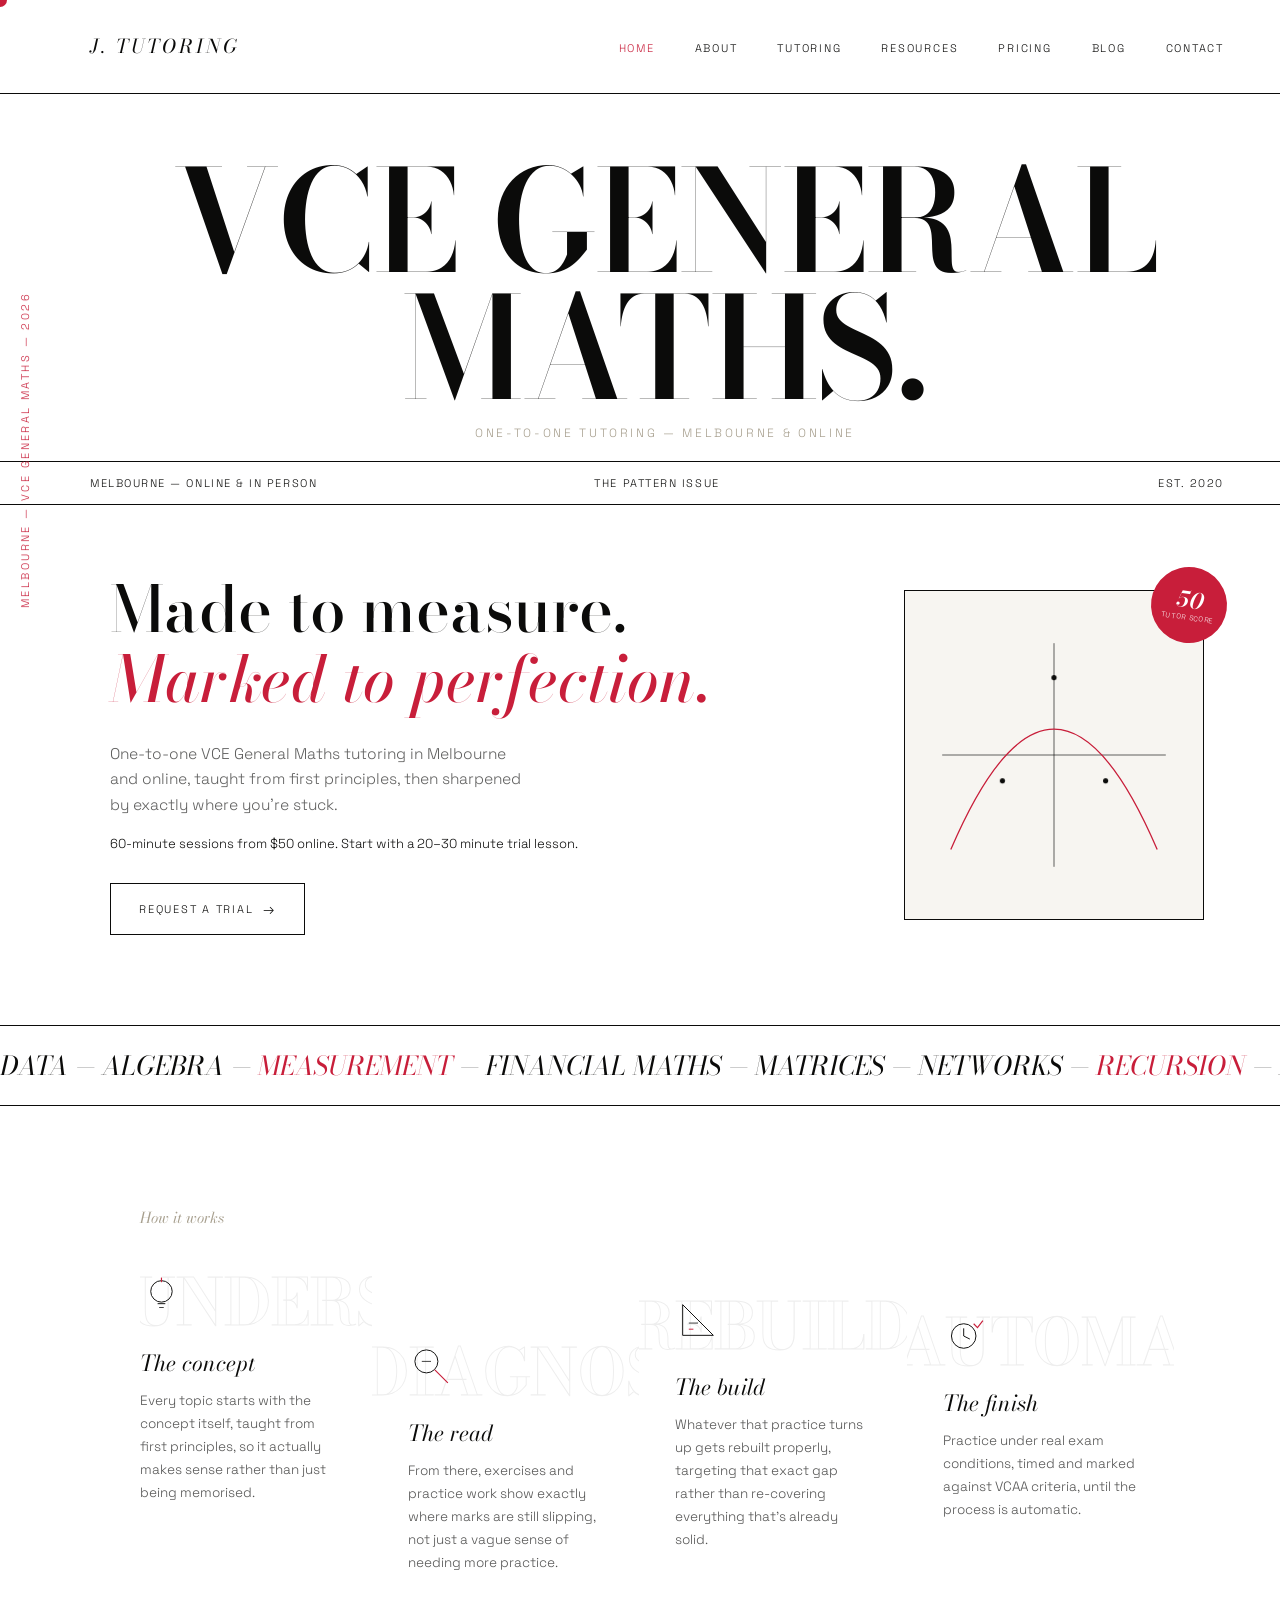
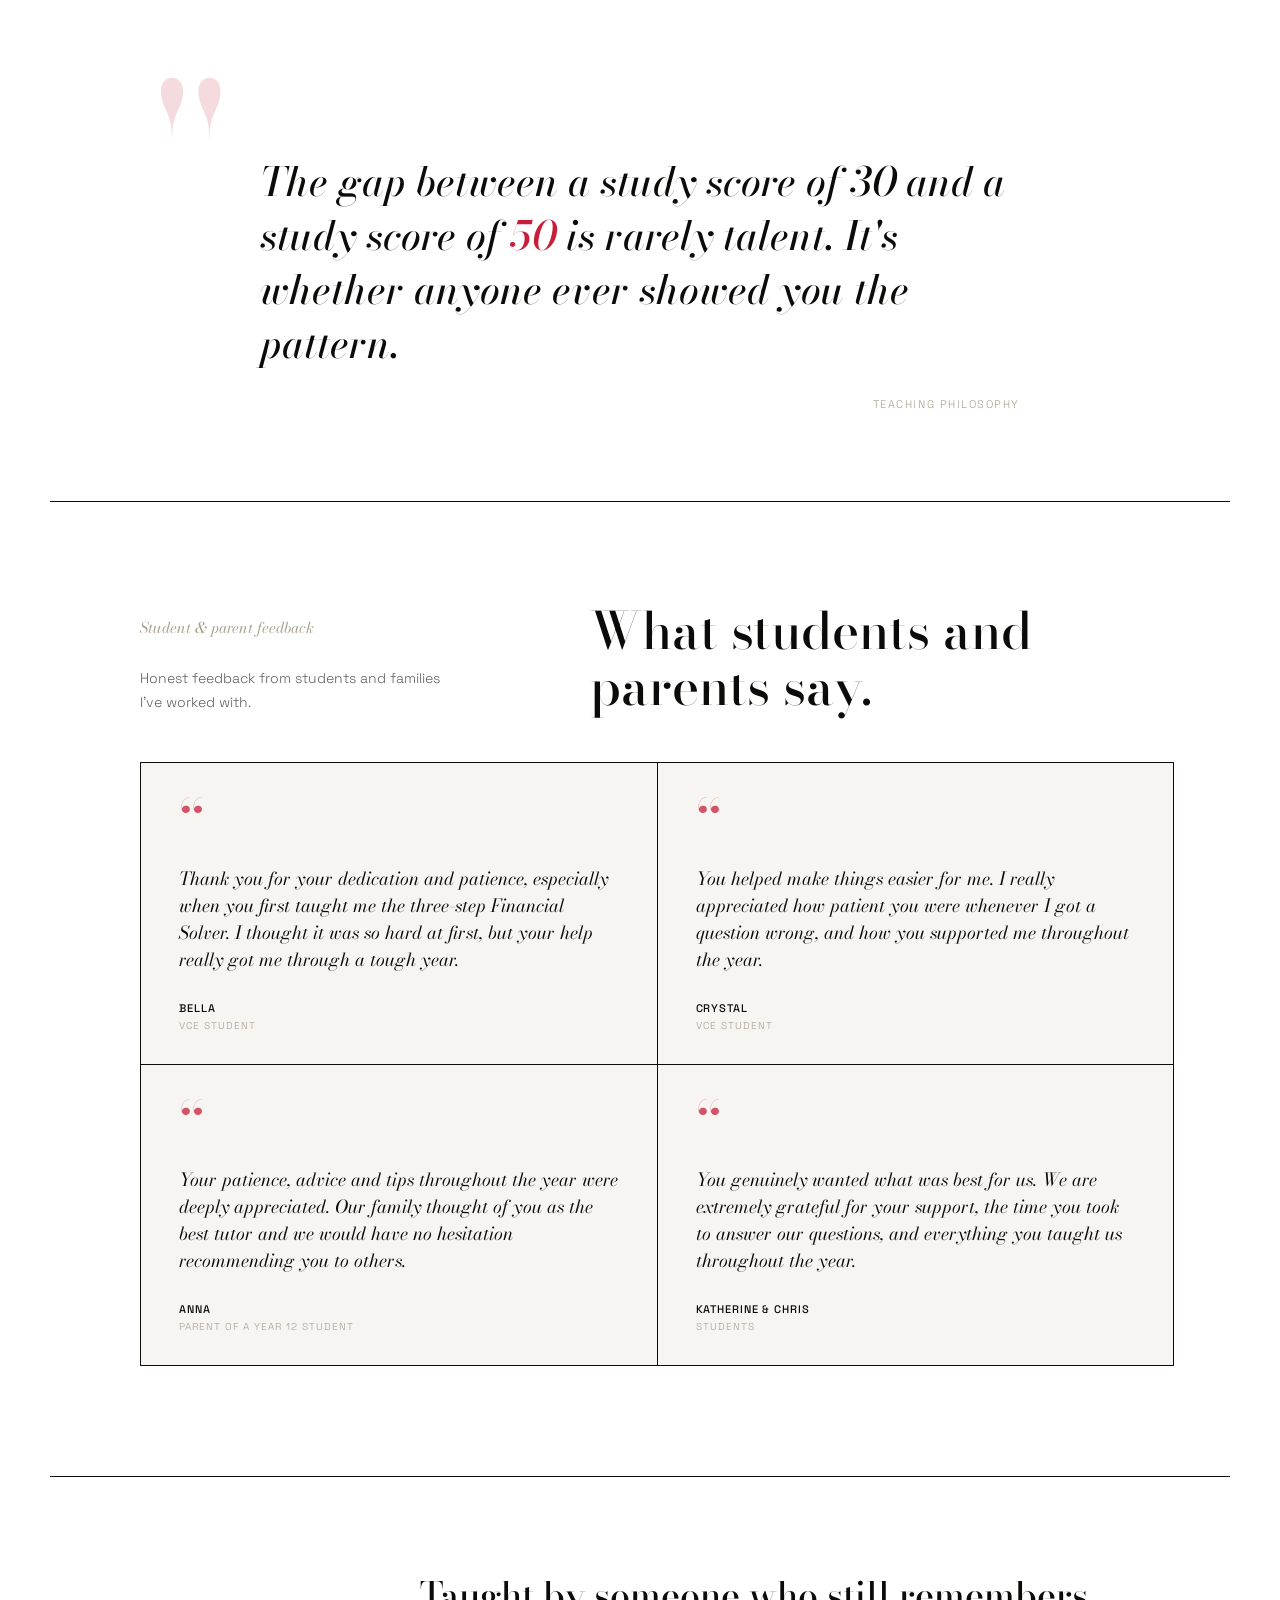
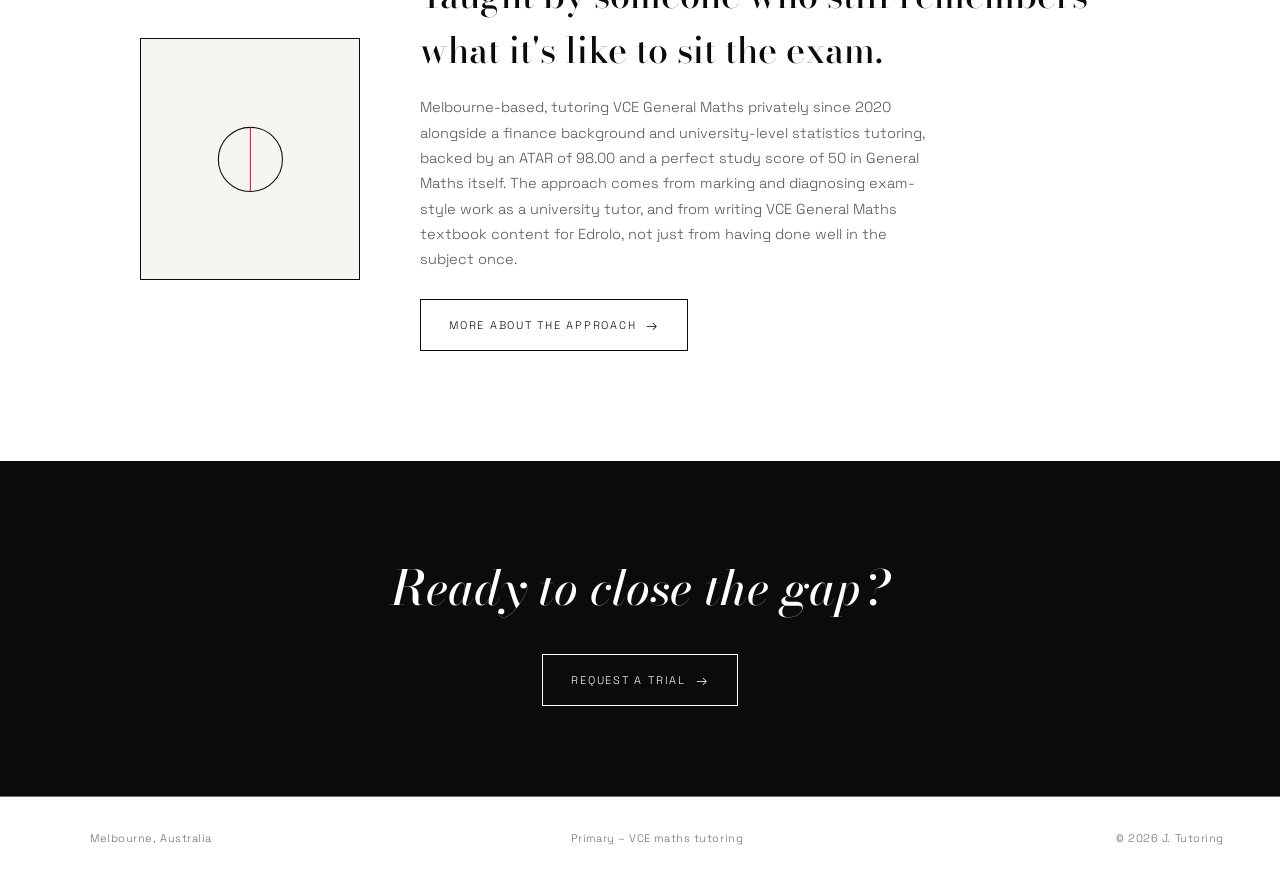
==== commit 96904b37: "feat: add student and parent testimonials" ====
--- a/index.html
+++ b/index.html
@@ -150,6 +150,38 @@
 
 <div class="rule"></div>
 
+<section class="testimonials reveal" aria-labelledby="testimonials-heading">
+  <div class="testimonials-heading">
+    <div class="fit-heading">Student &amp; parent feedback</div>
+    <h2 id="testimonials-heading">What students and parents say.</h2>
+    <p>Honest feedback from students and families I’ve worked with.</p>
+  </div>
+  <div class="testimonial-grid">
+    <article class="testimonial-card">
+      <div class="testimonial-mark" aria-hidden="true">“</div>
+      <blockquote>Thank you for your dedication and patience, especially when you first taught me the three-step Financial Solver. I thought it was so hard at first, but your help really got me through a tough year.</blockquote>
+      <footer><strong>Bella</strong><span>VCE student</span></footer>
+    </article>
+    <article class="testimonial-card">
+      <div class="testimonial-mark" aria-hidden="true">“</div>
+      <blockquote>You helped make things easier for me. I really appreciated how patient you were whenever I got a question wrong, and how you supported me throughout the year.</blockquote>
+      <footer><strong>Crystal</strong><span>VCE student</span></footer>
+    </article>
+    <article class="testimonial-card">
+      <div class="testimonial-mark" aria-hidden="true">“</div>
+      <blockquote>Your patience, advice and tips throughout the year were deeply appreciated. Our family thought of you as the best tutor and we would have no hesitation recommending you to others.</blockquote>
+      <footer><strong>Anna</strong><span>Parent of a Year 12 student</span></footer>
+    </article>
+    <article class="testimonial-card">
+      <div class="testimonial-mark" aria-hidden="true">“</div>
+      <blockquote>You genuinely wanted what was best for us. We are extremely grateful for your support, the time you took to answer our questions, and everything you taught us throughout the year.</blockquote>
+      <footer><strong>Katherine &amp; Chris</strong><span>Students</span></footer>
+    </article>
+  </div>
+</section>
+
+<div class="rule"></div>
+
 <div class="about-teaser reveal">
   <div class="framed-box" style="flex:0 0 220px; aspect-ratio:1/1.1;">
     <svg width="60%" viewBox="0 0 100 100" role="img" aria-label="Abstract mathematical diagram representing the tutor's teaching approach"><circle cx="50" cy="50" r="30" stroke="#0B0B0A" stroke-width="1" fill="none"/><line x1="50" y1="20" x2="50" y2="80" stroke="#C81E3A" stroke-width="1"/></svg>
--- a/styles.css
+++ b/styles.css
@@ -253,6 +253,27 @@
 .text-link{font-size:11px; letter-spacing:0.12em; text-transform:uppercase; text-decoration:none; border-bottom:1px solid var(--ink); padding-bottom:4px;}
 .about-cta{padding-top:20px; padding-bottom:100px;}
 
+/* testimonials */
+.testimonials{max-width:1180px; margin:0 auto; padding:100px 56px 110px 90px;}
+.testimonials-heading{display:grid; grid-template-columns:0.8fr 1.2fr; column-gap:60px; align-items:end; margin-bottom:48px;}
+.testimonials-heading .fit-heading{margin-bottom:14px; grid-column:1;}
+.testimonials-heading h2{font-family:'Bodoni Moda', serif; font-weight:500; font-size:clamp(30px,4vw,52px); line-height:1.1; grid-column:2; grid-row:1 / span 2;}
+.testimonials-heading p{font-size:14px; line-height:1.7; opacity:0.65; max-width:300px;}
+.testimonial-grid{display:grid; grid-template-columns:repeat(2,1fr); gap:1px; background:var(--ink); border:0.5px solid var(--ink);}
+.testimonial-card{position:relative; background:var(--paper); padding:38px 38px 32px; min-height:250px; display:flex; flex-direction:column;}
+.testimonial-mark{font-family:'Bodoni Moda', serif; color:var(--red); font-size:62px; line-height:0.7; opacity:0.75; margin-bottom:20px;}
+.testimonial-card blockquote{font-family:'Bodoni Moda', serif; font-style:italic; font-size:18px; line-height:1.5; max-width:500px;}
+.testimonial-card footer{border:0; padding:28px 0 0; margin-top:auto; display:flex; flex-direction:column; align-items:flex-start; gap:4px; font-size:11px; letter-spacing:0.08em; opacity:1;}
+.testimonial-card footer strong{font-weight:500; text-transform:uppercase;}
+.testimonial-card footer span{color:var(--taupe); text-transform:uppercase; font-size:10px; letter-spacing:0.1em; text-align:left !important;}
+@media (max-width:900px){
+  .testimonials{padding:70px 24px 80px;}
+  .testimonials-heading{display:block; margin-bottom:36px;}
+  .testimonials-heading h2{margin-bottom:18px;}
+  .testimonial-grid{grid-template-columns:1fr;}
+  .testimonial-card{min-height:0; padding:32px 26px 28px;}
+}
+
 /* contact form */
 .form-grid{display:grid; grid-template-columns:1.2fr 0.8fr; gap:80px; max-width:1180px; margin:0 auto; padding:60px 56px 110px 90px;}
 .field{margin-bottom:30px;}
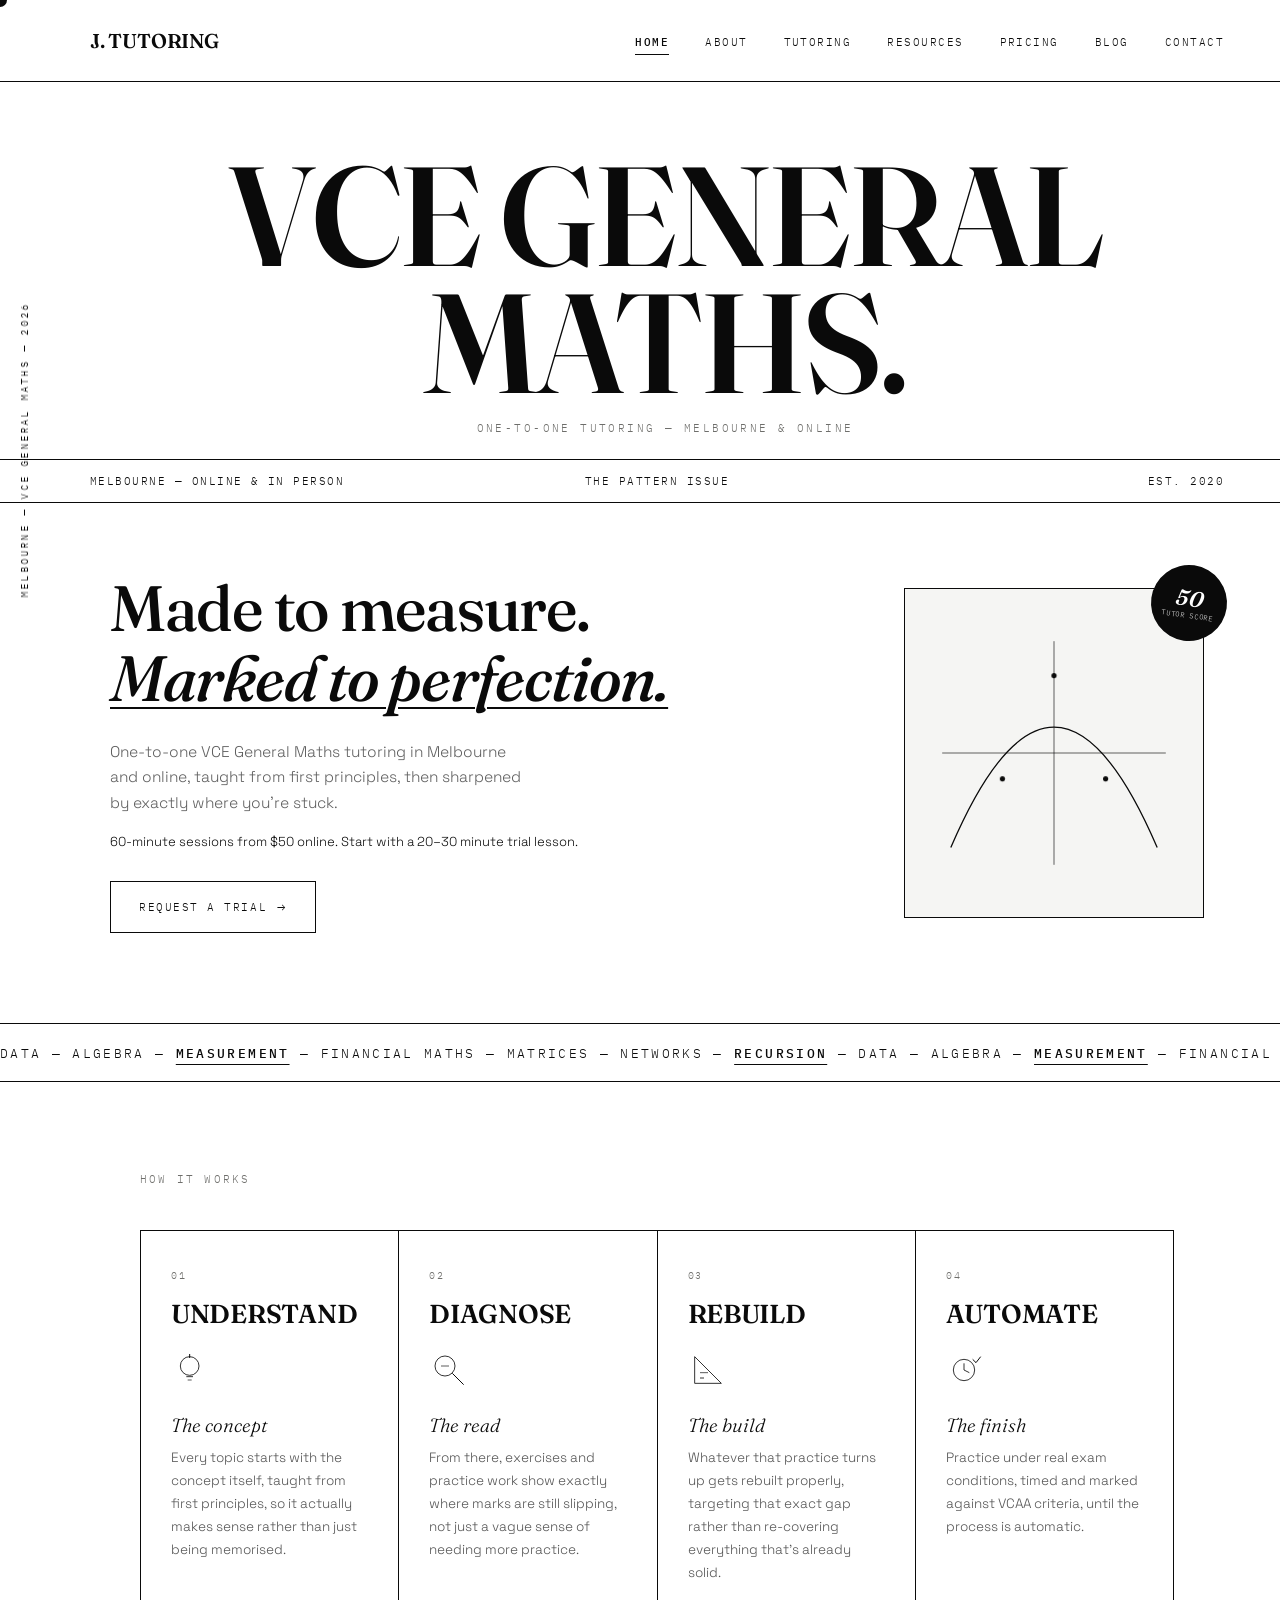
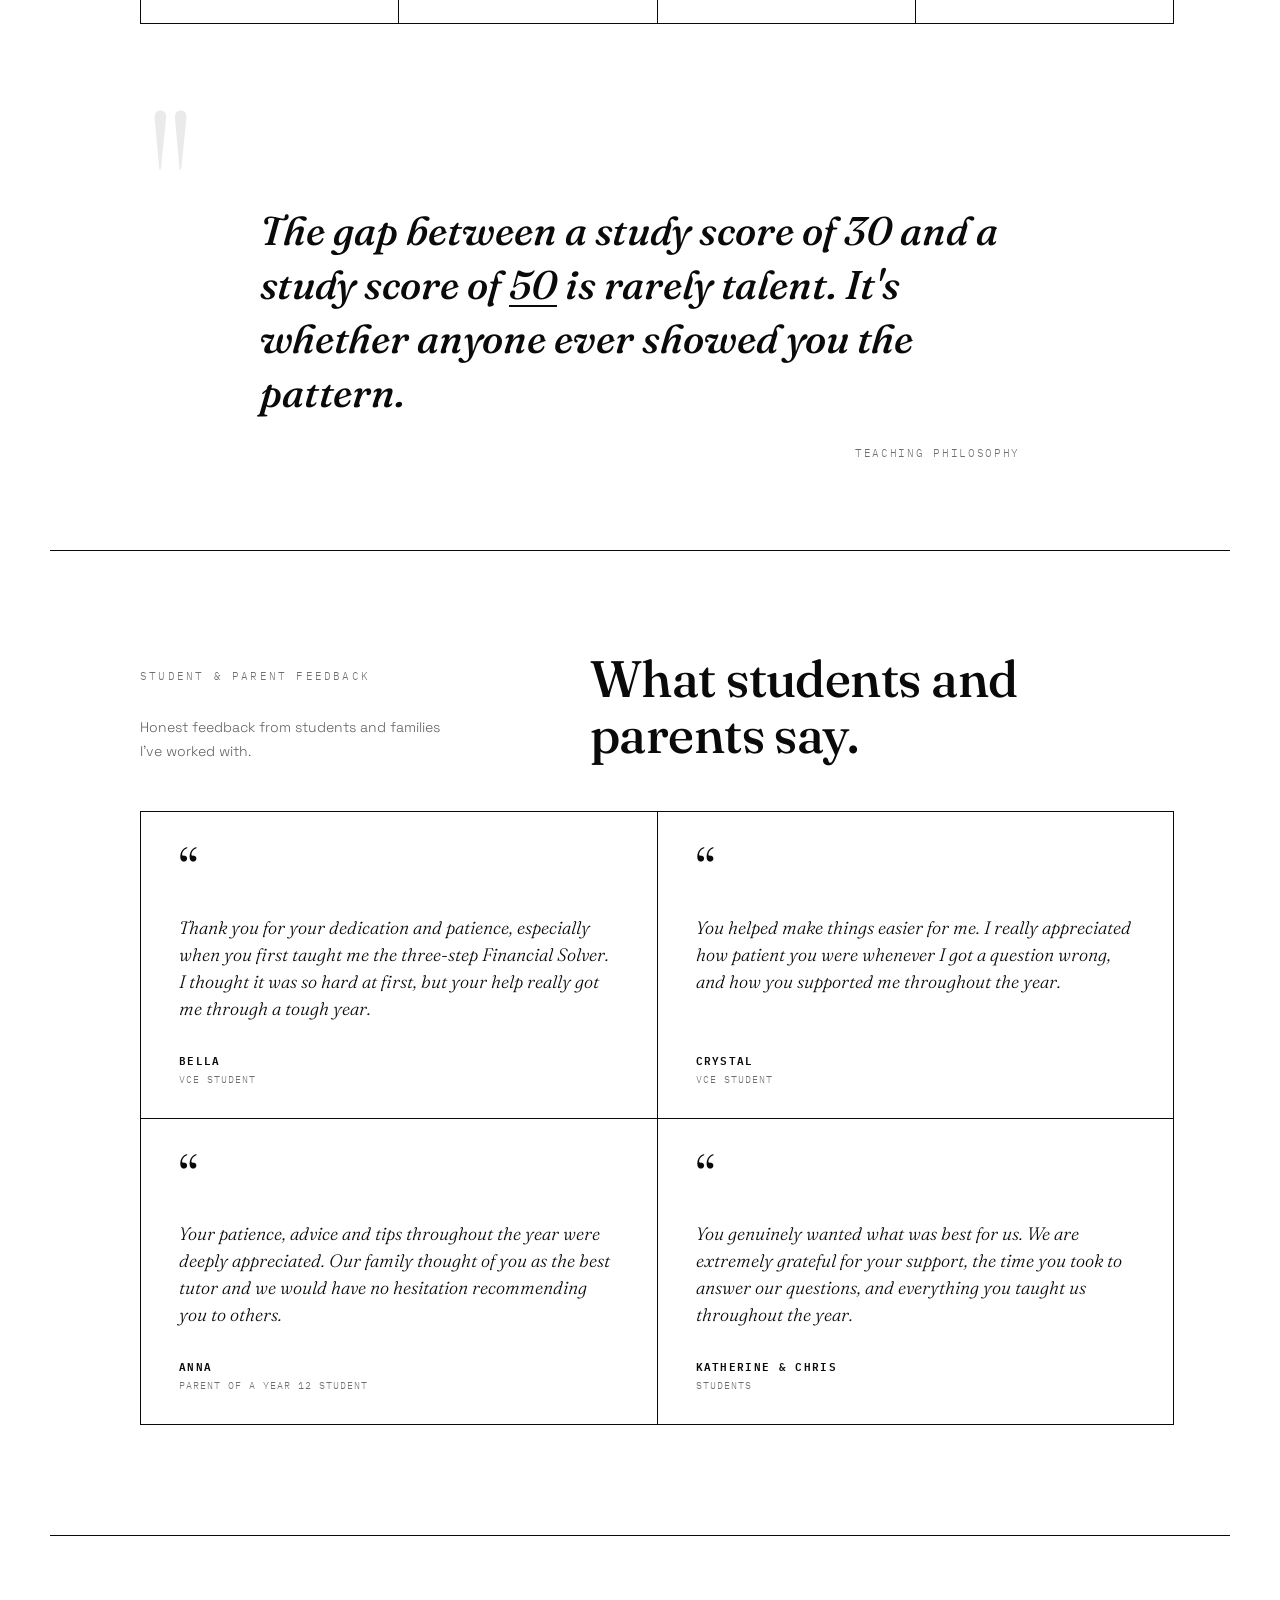
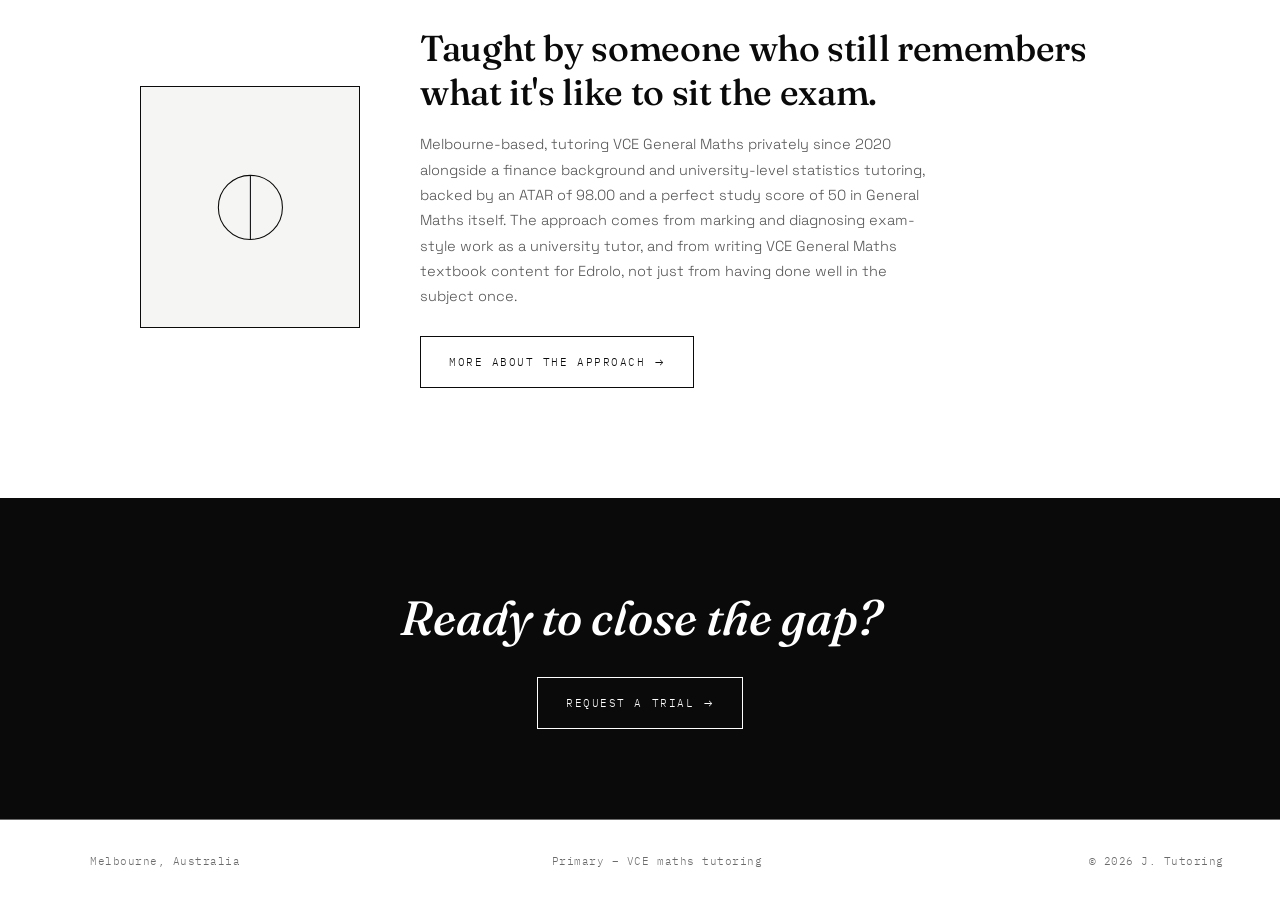
==== commit ef73ef10: "feat: redesign site in black and white, Hermes-inspired - Replace Bodoni Moda/Space Grotesk with Fra" ====
--- a/index.html
+++ b/index.html
@@ -6,30 +6,31 @@
 <title>J. Tutoring — VCE General Maths, Melbourne</title>
 <meta name="description" content="One-to-one VCE General Maths tutoring in Melbourne and online. Learn from first principles, diagnose lost marks, and prepare with VCAA-style practice.">
 <link rel="canonical" href="https://justingenmaths.com/">
-<meta name="theme-color" content="#0B0B0A">
+<meta name="theme-color" content="#0A0A0A">
 <meta property="og:type" content="website">
 <meta property="og:title" content="J. Tutoring — VCE General Maths, Melbourne">
 <meta property="og:description" content="One-to-one VCE General Maths tutoring in Melbourne and online.">
 <meta property="og:url" content="https://justingenmaths.com/">
 <link rel="preconnect" href="https://fonts.googleapis.com">
 <link rel="preconnect" href="https://fonts.gstatic.com" crossorigin>
-<link rel="stylesheet" href="https://fonts.googleapis.com/css2?family=Bodoni+Moda:ital,opsz,wght@0,6..96,400..900;1,6..96,400..900&family=Space+Grotesk:wght@300..600&display=swap">
+<link rel="stylesheet" href="https://fonts.googleapis.com/css2?family=Fraunces:ital,opsz,wght@0,9..144,400..700;1,9..144,400..700&family=IBM+Plex+Mono:wght@400;500&family=Space+Grotesk:wght@300..600&display=swap">
 <link rel="icon" href="favicon.svg" type="image/svg+xml">
 <link rel="stylesheet" href="styles.css">
 <style>
-  .masthead{text-align:center; padding:64px 40px 20px; padding-left:90px;}
-  .mast{font-family:'Bodoni Moda', serif; font-weight:600; text-transform:uppercase; font-size:clamp(56px,11vw,168px); letter-spacing:-0.01em; line-height:0.9;}
-  .mast-sub{font-size:12px; letter-spacing:0.22em; text-transform:uppercase; color:var(--taupe); margin-top:14px;}
+  .masthead{text-align:center; padding:70px 40px 24px; padding-left:90px;}
+  .mast{font-family:var(--serif); font-weight:600; text-transform:uppercase; font-size:clamp(56px,11vw,168px); letter-spacing:-0.02em; line-height:0.9;}
+  .mast-sub{font-family:var(--mono); font-size:11px; letter-spacing:0.22em; text-transform:uppercase; color:var(--muted); margin-top:16px;}
   .cover-rule{
     display:grid; grid-template-columns:1fr auto 1fr; align-items:center; gap:20px;
-    border-top:0.5px solid var(--ink); border-bottom:0.5px solid var(--ink);
-    padding:14px 56px 14px 90px; font-size:11px; letter-spacing:0.14em; text-transform:uppercase; color:var(--ink);
+    border-top:1px solid var(--line); border-bottom:1px solid var(--line);
+    padding:14px 56px 14px 90px; font-family:var(--mono); font-size:10.5px; letter-spacing:0.14em; text-transform:uppercase; color:var(--ink);
   }
   .cover-rule span:nth-child(2){text-align:center;}
   .cover-rule span:last-child{text-align:right;}
   .cover-main{display:flex; align-items:center; gap:60px; padding:70px 56px 90px 90px; max-width:1240px; margin:0 auto;}
   .cover-copy{flex:1; min-width:280px;}
-  .coverline{font-family:'Bodoni Moda', serif; font-weight:500; font-size:clamp(36px,5vw,66px); line-height:1.08;}
+  .coverline{font-family:var(--serif); font-weight:500; font-size:clamp(36px,5vw,66px); line-height:1.08; letter-spacing:-0.02em;}
+  .coverline .accent{font-style:italic; text-decoration:underline; text-decoration-thickness:2px; text-underline-offset:6px;}
   .sub{font-size:15.5px; line-height:1.65; opacity:0.65; max-width:420px; margin-top:28px; font-weight:300;}
   .cover-photo{flex:0 0 300px; aspect-ratio:1/1.1;}
   @media (max-width:900px){
@@ -42,12 +43,12 @@
   .quote{padding-bottom:90px;}
   .about-teaser{max-width:1180px; margin:0 auto; padding:90px 56px 110px 90px; display:flex; gap:60px; align-items:center; flex-wrap:wrap;}
   .about-teaser .copy{flex:1; min-width:280px;}
-  .about-teaser h2{font-family:'Bodoni Moda', serif; font-weight:500; font-size:clamp(26px,3vw,36px); margin-bottom:18px;}
+  .about-teaser h2{font-family:var(--serif); font-weight:500; font-size:clamp(26px,3vw,36px); margin-bottom:18px; letter-spacing:-0.01em;}
   .about-teaser p{font-size:14.5px; line-height:1.75; opacity:0.7; max-width:520px;}
   .about-teaser a.cta{margin-top:26px;}
   @media (max-width:900px){.about-teaser{padding-left:24px; padding-right:24px;}}
   .closing{background:var(--ink); color:var(--white); text-align:center; padding:90px 40px;}
-  .closing h2{font-family:'Bodoni Moda', serif; font-style:italic; font-weight:500; font-size:clamp(28px,4vw,48px); margin-bottom:30px;}
+  .closing h2{font-family:var(--serif); font-style:italic; font-weight:500; font-size:clamp(28px,4vw,48px); margin-bottom:30px;}
   .closing .cta{border-color:var(--white); color:var(--white);}
   .closing .cta:before{background:var(--white);}
   .closing .cta:hover{color:var(--ink);}
@@ -95,12 +96,12 @@
   </div>
   <div class="framed-box cover-photo">
     <svg width="100%" viewBox="0 0 300 300" role="img" aria-label="A stylised parabola representing progress through VCE General Maths">
-      <line x1="20" y1="150" x2="280" y2="150" stroke="#0B0B0A" stroke-width="0.75"/>
-      <line x1="150" y1="20" x2="150" y2="280" stroke="#0B0B0A" stroke-width="0.75"/>
-      <path id="parabola" d="M 30 260 Q 150 -20 270 260" fill="none" stroke="#C81E3A" stroke-width="1.5"/>
-      <circle class="dot" style="animation:dotIn 0.4s ease forwards; animation-delay:1.5s" cx="150" cy="60" r="3" fill="#0B0B0A"/>
-      <circle class="dot" style="animation:dotIn 0.4s ease forwards; animation-delay:1.65s" cx="90" cy="180" r="3" fill="#0B0B0A"/>
-      <circle class="dot" style="animation:dotIn 0.4s ease forwards; animation-delay:1.8s" cx="210" cy="180" r="3" fill="#0B0B0A"/>
+      <line x1="20" y1="150" x2="280" y2="150" stroke="#0A0A0A" stroke-width="0.75"/>
+      <line x1="150" y1="20" x2="150" y2="280" stroke="#0A0A0A" stroke-width="0.75"/>
+      <path id="parabola" d="M 30 260 Q 150 -20 270 260" fill="none" stroke="#0A0A0A" stroke-width="1.5"/>
+      <circle class="dot" style="animation:dotIn 0.4s ease forwards; animation-delay:1.5s" cx="150" cy="60" r="3" fill="#0A0A0A"/>
+      <circle class="dot" style="animation:dotIn 0.4s ease forwards; animation-delay:1.65s" cx="90" cy="180" r="3" fill="#0A0A0A"/>
+      <circle class="dot" style="animation:dotIn 0.4s ease forwards; animation-delay:1.8s" cx="210" cy="180" r="3" fill="#0A0A0A"/>
     </svg>
     <div class="badge"><div class="num">50</div><div class="cap">tutor score</div></div>
   </div>
@@ -115,25 +116,25 @@
   <div class="fit-row">
     <div class="fit-card">
       <div class="fit-word">UNDERSTAND</div>
-      <svg class="fit-icon" viewBox="0 0 60 60" fill="none"><circle cx="28" cy="24" r="14" stroke="#0B0B0A" stroke-width="1.25"/><line x1="23" y1="40" x2="33" y2="40" stroke="#0B0B0A" stroke-width="1.25"/><line x1="25" y1="45" x2="31" y2="45" stroke="#0B0B0A" stroke-width="1"/><line x1="28" y1="6" x2="28" y2="12" stroke="#C81E3A" stroke-width="1.5"/></svg>
+      <svg class="fit-icon" viewBox="0 0 60 60" fill="none"><circle cx="28" cy="24" r="14" stroke="#0A0A0A" stroke-width="1.25"/><line x1="23" y1="40" x2="33" y2="40" stroke="#0A0A0A" stroke-width="1.25"/><line x1="25" y1="45" x2="31" y2="45" stroke="#0A0A0A" stroke-width="1"/><line x1="28" y1="6" x2="28" y2="12" stroke="#0A0A0A" stroke-width="1.5"/></svg>
       <div class="label">The concept</div>
       <p>Every topic starts with the concept itself, taught from first principles, so it actually makes sense rather than just being memorised.</p>
     </div>
     <div class="fit-card mid">
       <div class="fit-word">DIAGNOSE</div>
-      <svg class="fit-icon" viewBox="0 0 60 60" fill="none"><circle cx="24" cy="24" r="15" stroke="#0B0B0A" stroke-width="1.25"/><line x1="35" y1="35" x2="52" y2="52" stroke="#C81E3A" stroke-width="1.5"/><line x1="18" y1="24" x2="30" y2="24" stroke="#0B0B0A" stroke-width="1"/></svg>
+      <svg class="fit-icon" viewBox="0 0 60 60" fill="none"><circle cx="24" cy="24" r="15" stroke="#0A0A0A" stroke-width="1.25"/><line x1="35" y1="35" x2="52" y2="52" stroke="#0A0A0A" stroke-width="1.5"/><line x1="18" y1="24" x2="30" y2="24" stroke="#0A0A0A" stroke-width="1"/></svg>
       <div class="label">The read</div>
       <p>From there, exercises and practice work show exactly where marks are still slipping, not just a vague sense of needing more practice.</p>
     </div>
     <div class="fit-card low">
       <div class="fit-word">REBUILD</div>
-      <svg class="fit-icon" viewBox="0 0 60 60" fill="none"><path d="M10 50 L50 50 L10 10 Z" stroke="#0B0B0A" stroke-width="1.25"/><line x1="18" y1="42" x2="24" y2="42" stroke="#C81E3A" stroke-width="1.25"/><line x1="18" y1="34" x2="30" y2="34" stroke="#0B0B0A" stroke-width="1"/></svg>
+      <svg class="fit-icon" viewBox="0 0 60 60" fill="none"><path d="M10 50 L50 50 L10 10 Z" stroke="#0A0A0A" stroke-width="1.25"/><line x1="18" y1="42" x2="24" y2="42" stroke="#0A0A0A" stroke-width="1.25"/><line x1="18" y1="34" x2="30" y2="34" stroke="#0A0A0A" stroke-width="1"/></svg>
       <div class="label">The build</div>
       <p>Whatever that practice turns up gets rebuilt properly, targeting that exact gap rather than re-covering everything that's already solid.</p>
     </div>
     <div class="fit-card tall">
       <div class="fit-word">AUTOMATE</div>
-      <svg class="fit-icon" viewBox="0 0 60 60" fill="none"><circle cx="27" cy="30" r="16" stroke="#0B0B0A" stroke-width="1.25"/><line x1="27" y1="30" x2="27" y2="20" stroke="#0B0B0A" stroke-width="1.25"/><line x1="27" y1="30" x2="35" y2="34" stroke="#0B0B0A" stroke-width="1.25"/><path d="M40 14 L45 19 L52 10" stroke="#C81E3A" stroke-width="1.5" fill="none"/></svg>
+      <svg class="fit-icon" viewBox="0 0 60 60" fill="none"><circle cx="27" cy="30" r="16" stroke="#0A0A0A" stroke-width="1.25"/><line x1="27" y1="30" x2="27" y2="20" stroke="#0A0A0A" stroke-width="1.25"/><line x1="27" y1="30" x2="35" y2="34" stroke="#0A0A0A" stroke-width="1.25"/><path d="M40 14 L45 19 L52 10" stroke="#0A0A0A" stroke-width="1.5" fill="none"/></svg>
       <div class="label">The finish</div>
       <p>Practice under real exam conditions, timed and marked against VCAA criteria, until the process is automatic.</p>
     </div>
@@ -184,7 +185,7 @@
 
 <div class="about-teaser reveal">
   <div class="framed-box" style="flex:0 0 220px; aspect-ratio:1/1.1;">
-    <svg width="60%" viewBox="0 0 100 100" role="img" aria-label="Abstract mathematical diagram representing the tutor's teaching approach"><circle cx="50" cy="50" r="30" stroke="#0B0B0A" stroke-width="1" fill="none"/><line x1="50" y1="20" x2="50" y2="80" stroke="#C81E3A" stroke-width="1"/></svg>
+    <svg width="60%" viewBox="0 0 100 100" role="img" aria-label="Abstract mathematical diagram representing the tutor's teaching approach"><circle cx="50" cy="50" r="30" stroke="#0A0A0A" stroke-width="1" fill="none"/><line x1="50" y1="20" x2="50" y2="80" stroke="#0A0A0A" stroke-width="1"/></svg>
   </div>
   <div class="copy">
     <h2>Taught by someone who still remembers what it's like to sit the exam.</h2>
--- a/styles.css
+++ b/styles.css
@@ -1,26 +1,40 @@
+/* ============================================================
+   J. Tutoring — black & white editorial redesign
+   Inspired by: hermes-agent.nousresearch.com (clean, mono labels,
+   numbered features, sharp corners, generous whitespace)
+   Fonts: Fraunces (display serif) · Space Grotesk (body) · IBM Plex Mono (labels)
+   ============================================================ */
+
 :root{
   --white:#FFFFFF;
-  --paper:#F7F5F1;
-  --ink:#0B0B0A;
-  --red:#C81E3A;
-  --taupe:#A79F8E;
+  --paper:#F5F5F3;
+  --ink:#0A0A0A;
+  --muted:#6E6E6B;         /* AA-compliant gray on white (~5.5:1) */
+  --line:#0A0A0A;
   --ease:cubic-bezier(0.16,1,0.3,1);
-}
+  --serif:'Fraunces', Georgia, serif;
+  --sans:'Space Grotesk', system-ui, sans-serif;
+  --mono:'IBM Plex Mono', ui-monospace, monospace;
+}
+
 *{box-sizing:border-box; margin:0; padding:0;}
 html{scroll-behavior:smooth;}
-body{background:var(--white); color:var(--ink); font-family:'Space Grotesk', sans-serif; font-weight:300; overflow-x:hidden;}
+body{background:var(--white); color:var(--ink); font-family:var(--sans); font-weight:300; overflow-x:hidden; -webkit-font-smoothing:antialiased;}
 a{color:inherit;}
 main{display:block;}
-.skip-link{position:absolute; left:16px; top:-100px; z-index:1000; padding:10px 14px; background:var(--ink); color:var(--white);}
+
+/* skip link */
+.skip-link{position:absolute; left:16px; top:-100px; z-index:1000; padding:12px 16px; background:var(--ink); color:var(--white); font-size:12px;}
 .skip-link:focus{top:16px;}
-.serif{font-family:'Bodoni Moda', serif;}
-.accent{font-family:'Bodoni Moda', serif; font-style:italic; color:var(--red);}
-
-/* cursor */
+
+/* mono microcopy */
+.mono{font-family:var(--mono); font-size:11px; letter-spacing:0.14em; text-transform:uppercase;}
+
+/* custom cursor (fine pointers only) */
 @media (pointer:fine){
   body{cursor:none;}
   .cursor-dot{
-    position:fixed; top:0; left:0; width:14px; height:14px; border-radius:50%; background:var(--red);
+    position:fixed; top:0; left:0; width:14px; height:14px; border-radius:50%; background:var(--ink);
     pointer-events:none; z-index:999; transform:translate(-50%,-50%); transition:transform 0.08s linear;
   }
 }
@@ -28,52 +42,53 @@
 /* side tag */
 .side-tag{
   position:fixed; left:18px; top:50%; transform:translateY(-50%) rotate(180deg); writing-mode:vertical-rl;
-  font-size:11px; letter-spacing:0.22em; text-transform:uppercase; color:var(--red); z-index:6;
+  font-family:var(--mono); font-size:10px; letter-spacing:0.22em; text-transform:uppercase; color:var(--ink); z-index:6;
 }
 @media (max-width:900px){.side-tag{display:none;}}
 
-/* nav */
+/* ============ nav ============ */
 nav{
-  display:flex; justify-content:space-between; align-items:center; padding:32px 56px 32px 90px;
-  border-bottom:0.5px solid var(--ink); position:relative; z-index:20; background:var(--white);
-}
-nav .mark{font-family:'Bodoni Moda', serif; font-style:italic; font-size:19px; text-decoration:none;}
-nav ul{list-style:none; display:flex; gap:40px;}
+  display:flex; justify-content:space-between; align-items:center; padding:28px 56px 28px 90px;
+  border-bottom:1px solid var(--line); position:relative; z-index:20; background:var(--white);
+}
+nav .mark{font-family:var(--serif); font-weight:600; font-size:20px; text-decoration:none; letter-spacing:-0.01em;}
+nav ul{list-style:none; display:flex; gap:36px;}
 nav li{position:relative;}
-nav a{color:var(--ink); text-decoration:none; font-size:11px; letter-spacing:0.16em; text-transform:uppercase;}
+nav a{color:var(--ink); text-decoration:none; font-family:var(--mono); font-size:10.5px; letter-spacing:0.14em; text-transform:uppercase;}
 nav li:after{
   content:""; position:absolute; left:0; bottom:-4px; height:1px; width:100%; background:var(--ink);
   transform:scaleX(0); transform-origin:left; transition:transform 0.4s var(--ease);
 }
 nav li:hover:after{transform:scaleX(1);}
-nav li.current a{color:var(--red);}
+nav li.current a{font-weight:500;}
+nav li.current:after{transform:scaleX(1);}
 .nav-toggle{display:none; flex-direction:column; gap:5px; background:none; border:none; cursor:pointer; z-index:21;}
 .nav-toggle span{width:22px; height:1px; background:var(--ink);}
 
 @media (max-width:900px){
-  nav{padding:26px 24px;}
+  nav{padding:22px 24px;}
   nav ul{
     position:fixed; inset:0; top:0; background:var(--white); flex-direction:column; justify-content:center;
     align-items:center; gap:34px; transform:translateY(-100%); transition:transform 0.4s var(--ease); z-index:19;
   }
   nav ul.open{transform:translateY(0);}
-  nav ul a{font-size:14px;}
+  nav ul a{font-size:13px;}
   .nav-toggle{display:flex;}
 }
 
-/* page header (inner pages) */
-.page-header{padding:64px 56px 46px 90px; border-bottom:0.5px solid var(--ink);}
-.page-header .eyebrow{font-size:11px; letter-spacing:0.2em; text-transform:uppercase; color:var(--red); margin-bottom:18px;}
-.page-header h1{font-family:'Bodoni Moda', serif; font-weight:500; font-size:clamp(46px,7vw,96px); line-height:1;}
+/* ============ page header (inner pages) ============ */
+.page-header{padding:70px 56px 50px 90px; border-bottom:1px solid var(--line);}
+.page-header .eyebrow{font-family:var(--mono); font-size:11px; letter-spacing:0.2em; text-transform:uppercase; color:var(--muted); margin-bottom:20px;}
+.page-header h1{font-family:var(--serif); font-weight:500; font-size:clamp(46px,7vw,96px); line-height:1; letter-spacing:-0.02em;}
 .page-header .dek{font-size:15.5px; opacity:0.65; max-width:480px; margin-top:20px; font-weight:300; line-height:1.6;}
 @media (max-width:900px){.page-header{padding-left:24px; padding-right:24px;}}
 
-/* buttons */
+/* ============ buttons ============ */
 .cta{
   position:relative; overflow:hidden; display:inline-flex; align-items:center; gap:10px;
   width:fit-content; padding:16px 28px; border:1px solid var(--ink);
-  color:var(--ink); text-decoration:none; font-size:11px; letter-spacing:0.16em; text-transform:uppercase; z-index:1;
-  background:none; cursor:pointer; font-family:'Space Grotesk', sans-serif;
+  color:var(--ink); text-decoration:none; font-family:var(--mono); font-size:11px; letter-spacing:0.14em; text-transform:uppercase; z-index:1;
+  background:none; cursor:pointer; border-radius:0;
 }
 .cta:before{
   content:""; position:absolute; inset:0; background:var(--ink); transform:scaleX(0); transform-origin:left;
@@ -82,190 +97,185 @@
 .cta:hover{color:var(--white);}
 .cta:hover:before{transform:scaleX(1);}
 .cta:after{content:"→"; font-size:14px;}
-.cta:focus-visible, a:focus-visible, button:focus-visible, input:focus-visible, textarea:focus-visible{outline:2px solid var(--red); outline-offset:4px;}
+.cta:focus-visible, a:focus-visible, button:focus-visible, input:focus-visible, textarea:focus-visible{outline:2px solid var(--ink); outline-offset:4px;}
 .cta:disabled{opacity:0.55; cursor:wait;}
 
-/* ticker */
+/* ============ ticker ============ */
 .ticker-wrap{
-  border-top:0.5px solid var(--ink); border-bottom:0.5px solid var(--ink); overflow:hidden; padding:20px 0;
+  border-top:1px solid var(--line); border-bottom:1px solid var(--line); overflow:hidden; padding:18px 0;
   white-space:nowrap; position:relative; z-index:2; background:var(--white);
 }
-.ticker{display:inline-block; font-family:'Bodoni Moda', serif; font-style:italic; font-size:26px; animation:scroll 24s linear infinite;}
-.ticker span.hi{color:var(--red);}
+.ticker{display:inline-block; font-family:var(--mono); font-size:13px; letter-spacing:0.18em; animation:scroll 24s linear infinite;}
+.ticker span.hi{font-weight:500; text-decoration:underline; text-underline-offset:6px;}
 @keyframes scroll{from{transform:translateX(0);} to{transform:translateX(-50%);}}
 
-/* scroll reveal */
-.reveal{opacity:0; transform:translateY(28px); transition:opacity 0.8s var(--ease), transform 0.8s var(--ease);}
+/* ============ scroll reveal ============ */
+.reveal{opacity:0; transform:translateY(24px); transition:opacity 0.8s var(--ease), transform 0.8s var(--ease);}
 .reveal.in{opacity:1; transform:translateY(0);}
 
-/* fit / process cards (read, build, finish) */
-.fit{max-width:1180px; margin:0 auto; padding:100px 56px 60px 90px; position:relative;}
-.fit-heading{font-family:'Bodoni Moda', serif; font-style:italic; font-size:15px; color:var(--taupe); margin-bottom:44px;}
-.fit-row{display:flex; gap:0; align-items:flex-start;}
-.fit-card{flex:1; position:relative; padding:0 36px; overflow:hidden;}
-.fit-card:first-child{padding-left:0;}
-.fit-card.mid{margin-top:70px;}
-.fit-card.low{margin-top:24px;}
-.fit-card.tall{margin-top:40px;}
+/* ============ fit / process cards ============ */
+.fit{max-width:1180px; margin:0 auto; padding:90px 56px 60px 90px; position:relative; counter-reset:fitstep;}
+.fit-heading{font-family:var(--mono); font-size:11px; letter-spacing:0.2em; text-transform:uppercase; color:var(--muted); margin-bottom:44px;}
+.fit-row{display:grid; grid-template-columns:repeat(4,1fr); gap:1px; background:var(--ink); border:1px solid var(--ink);}
+.fit-card{background:var(--white); padding:38px 30px; position:relative; counter-increment:fitstep;}
+.fit-card::before{
+  content:"0" counter(fitstep); font-family:var(--mono); font-size:10px; letter-spacing:0.18em;
+  color:var(--muted); display:block; margin-bottom:16px;
+}
 .fit-word{
-  position:absolute; top:-20px; left:-10px; font-family:'Bodoni Moda', serif; font-weight:600; font-size:64px;
-  color:transparent; -webkit-text-stroke:1px rgba(11,11,10,0.07); z-index:0; white-space:nowrap;
-}
-.fit-icon{width:46px; height:46px; margin-bottom:22px; position:relative; z-index:1; transition:transform 0.5s var(--ease);}
+  font-family:var(--serif); font-weight:600; font-size:26px; letter-spacing:-0.01em; color:var(--ink);
+  margin-bottom:6px; white-space:nowrap;
+}
+.fit-icon{width:40px; height:40px; margin:14px 0 18px; transition:transform 0.5s var(--ease);}
 .fit-card:hover .fit-icon{transform:rotate(-6deg) scale(1.08);}
-.fit-card .label{font-family:'Bodoni Moda', serif; font-style:italic; font-size:22px; margin-bottom:10px; position:relative; z-index:1;}
-.fit-card p{font-size:13.5px; line-height:1.7; opacity:0.7; position:relative; z-index:1;}
+.fit-card .label{font-family:var(--serif); font-style:italic; font-size:19px; margin-bottom:10px;}
+.fit-card p{font-size:13.5px; line-height:1.7; opacity:0.7;}
 @media (max-width:900px){
   .fit{padding-left:24px; padding-right:24px;}
-  .fit-row{flex-direction:column;}
-  .fit-card{padding:30px 0 !important; margin-top:0 !important; border-top:0.5px solid var(--ink);}
-  .fit-card:first-child{border-top:none;}
-}
-
-/* pull quote */
-.quote{position:relative; padding:120px 90px 120px 90px; max-width:1100px; margin:0 auto;}
-.quote-mark{font-family:'Bodoni Moda', serif; font-size:220px; color:var(--red); opacity:0.16; position:absolute; top:20px; left:60px; line-height:1;}
+  .fit-row{grid-template-columns:1fr;}
+}
+
+/* ============ pull quote ============ */
+.quote{position:relative; padding:120px 90px; max-width:1100px; margin:0 auto;}
+.quote-mark{font-family:var(--serif); font-size:200px; color:var(--ink); opacity:0.08; position:absolute; top:10px; left:60px; line-height:1;}
 .quote-body{position:relative; z-index:1; max-width:760px; margin-left:80px;}
-.quote-body p{font-family:'Bodoni Moda', serif; font-style:italic; font-weight:500; font-size:clamp(24px,3.3vw,40px); line-height:1.35;}
-.quote-body p span{color:var(--red);}
-.quote-body .who{margin-top:26px; font-size:11px; letter-spacing:0.14em; text-transform:uppercase; color:var(--taupe); text-align:right;}
+.quote-body p{font-family:var(--serif); font-style:italic; font-weight:500; font-size:clamp(24px,3.3vw,40px); line-height:1.35;}
+.quote-body p span{text-decoration:underline; text-decoration-thickness:2px; text-underline-offset:6px;}
+.quote-body .who{margin-top:26px; font-family:var(--mono); font-size:10.5px; letter-spacing:0.16em; text-transform:uppercase; color:var(--muted); text-align:right;}
 @media (max-width:900px){
   .quote{padding:70px 24px;}
   .quote-body{margin-left:0;}
   .quote-mark{left:10px; font-size:120px;}
 }
 
-/* framed box + corner badge (reused: hero cover photo, about portrait, etc.) */
+/* ============ framed box + corner badge ============ */
 .framed-box{
-  position:relative; border:0.5px solid var(--ink); background:var(--paper);
+  position:relative; border:1px solid var(--ink); background:var(--paper);
   display:flex; align-items:center; justify-content:center; padding:20px;
 }
 .badge{
   position:absolute; top:-24px; right:-24px; width:76px; height:76px; border-radius:50%;
-  background:var(--red); color:var(--white); display:flex; flex-direction:column; align-items:center; justify-content:center;
+  background:var(--ink); color:var(--white); display:flex; flex-direction:column; align-items:center; justify-content:center;
   transform:rotate(8deg); text-align:center;
 }
-.badge .num{font-family:'Bodoni Moda', serif; font-style:italic; font-weight:600; font-size:22px; line-height:1;}
-.badge .cap{font-size:7px; letter-spacing:0.1em; text-transform:uppercase; margin-top:2px;}
+.badge .num{font-family:var(--serif); font-style:italic; font-weight:600; font-size:22px; line-height:1;}
+.badge .cap{font-family:var(--mono); font-size:7px; letter-spacing:0.1em; text-transform:uppercase; margin-top:2px;}
 .offer-note{font-size:13px; line-height:1.6; margin-top:16px; color:var(--ink);}
 
-/* simple content sections */
+/* ============ simple content sections ============ */
 .section{max-width:1180px; margin:0 auto; padding:90px 56px 90px 90px;}
 .section.tight{padding-top:50px;}
-.section h2{font-family:'Bodoni Moda', serif; font-weight:500; font-size:clamp(28px,3.4vw,44px); line-height:1.15; max-width:640px;}
+.section h2{font-family:var(--serif); font-weight:500; font-size:clamp(28px,3.4vw,44px); line-height:1.15; max-width:640px; letter-spacing:-0.01em;}
 .section .lede{font-size:15.5px; line-height:1.7; opacity:0.7; max-width:560px; margin-top:22px;}
-.rule{border-top:0.5px solid var(--ink); max-width:1180px; margin:0 auto;}
+.rule{border-top:1px solid var(--line); max-width:1180px; margin:0 auto;}
 @media (max-width:900px){.section{padding-left:24px; padding-right:24px;}}
 
-/* two column layout */
+/* ============ two column layout ============ */
 .two-col{display:grid; grid-template-columns:1.1fr 0.9fr; gap:70px; align-items:start;}
 @media (max-width:900px){.two-col{grid-template-columns:1fr;}}
 
-/* tag list */
-.tag-list{display:flex; flex-wrap:wrap; gap:12px; margin-top:28px;}
+/* ============ tag list ============ */
+.tag-list{display:flex; flex-wrap:wrap; gap:10px; margin-top:28px;}
 .tag-list span{
-  border:0.5px solid var(--ink); padding:8px 16px; font-size:11px; letter-spacing:0.1em; text-transform:uppercase;
-}
-
-/* price comparison table */
+  border:1px solid var(--ink); padding:8px 16px; font-family:var(--mono); font-size:10.5px; letter-spacing:0.08em; text-transform:uppercase;
+}
+
+/* ============ price comparison table ============ */
 .price-table-wrap{max-width:1180px; margin:0 auto; padding:10px 56px 20px 90px; overflow-x:auto;}
 .price-table{width:100%; border-collapse:collapse; min-width:520px;}
 .price-table th{
-  font-size:11px; letter-spacing:0.1em; text-transform:uppercase; font-weight:400; color:var(--taupe);
+  font-family:var(--mono); font-size:10.5px; letter-spacing:0.1em; text-transform:uppercase; font-weight:400; color:var(--muted);
   text-align:center; padding:0 12px 16px; vertical-align:bottom;
 }
-.price-table th .soon{display:block; font-size:9px; opacity:0.8; margin-top:3px; text-transform:none; letter-spacing:0.02em;}
+.price-table th .soon{display:block; font-size:9px; opacity:0.8; margin-top:3px; text-transform:none; letter-spacing:0.02em; font-family:var(--sans);}
 .price-table th:first-child{text-align:left; padding-left:0;}
-.price-table td{padding:22px 12px; text-align:center; border-top:0.5px solid var(--ink);}
+.price-table td{padding:22px 12px; text-align:center; border-top:1px solid var(--line);}
 .price-table td.level{text-align:left; padding-left:0; font-size:14.5px;}
-.price-table td.price{font-family:'Bodoni Moda', serif; font-style:italic; font-size:23px; color:var(--red);}
-.price-table tbody tr:last-child td{border-bottom:0.5px solid var(--ink);}
+.price-table td.price{font-family:var(--serif); font-style:italic; font-size:23px;}
+.price-table tbody tr:last-child td{border-bottom:1px solid var(--line);}
 .price-note{max-width:640px; padding:0 56px 90px 90px;}
 @media (max-width:900px){
   .price-table-wrap{padding-left:24px; padding-right:24px;}
   .price-note{padding-left:24px; padding-right:24px;}
 }
 
-/* rate table (pricing) */
+/* ============ rate table (pricing) ============ */
 .rate-table{max-width:1180px; margin:0 auto; padding:6px 56px 6px 90px;}
-.rate-row{display:grid; grid-template-columns:1fr auto; align-items:center; padding:22px 0; border-top:0.5px solid var(--ink); gap:20px;}
-.rate-row:last-child{border-bottom:0.5px solid var(--ink);}
+.rate-row{display:grid; grid-template-columns:1fr auto; align-items:center; padding:22px 0; border-top:1px solid var(--line); gap:20px;}
+.rate-row:last-child{border-bottom:1px solid var(--line);}
 .rate-row .level{font-size:15px;}
-.rate-row .price{font-family:'Bodoni Moda', serif; font-style:italic; font-size:24px; color:var(--red); white-space:nowrap;}
-.rate-row .price sup{font-size:11px; font-family:'Space Grotesk', sans-serif; font-style:normal; opacity:0.55; color:var(--ink); margin-left:4px;}
+.rate-row .price{font-family:var(--serif); font-style:italic; font-size:24px; white-space:nowrap;}
+.rate-row .price sup{font-size:11px; font-family:var(--mono); font-style:normal; opacity:0.55; color:var(--ink); margin-left:4px;}
 @media (max-width:900px){.rate-table{padding-left:24px; padding-right:24px;}}
 
-/* highlight box */
+/* ============ highlight box ============ */
 .highlight-box{
   max-width:1180px; margin:0 auto; padding:44px 56px 44px 90px;
-  border-top:0.5px solid var(--ink); border-bottom:0.5px solid var(--ink);
-}
-.highlight-box h3{font-family:'Bodoni Moda', serif; font-style:italic; font-size:22px; margin-bottom:14px;}
+  border-top:1px solid var(--line); border-bottom:1px solid var(--line);
+}
+.highlight-box h3{font-family:var(--serif); font-style:italic; font-size:22px; margin-bottom:14px;}
 .highlight-box p{font-size:14px; line-height:1.75; opacity:0.75; max-width:560px;}
 @media (max-width:900px){.highlight-box{padding-left:24px; padding-right:24px;}}
 
-/* feature list */
+/* ============ feature list ============ */
 .feature-list{list-style:none; max-width:640px; margin-top:24px;}
 .feature-list li{font-size:14px; line-height:1.8; opacity:0.8; padding-left:20px; position:relative; margin-bottom:10px;}
-.feature-list li:before{content:"—"; position:absolute; left:0; color:var(--red);}
-
-/* pricing */
-.price-grid{display:grid; grid-template-columns:repeat(3,1fr); gap:0; max-width:1180px; margin:0 auto; padding:0 56px 100px 90px;}
-.price-card{border-left:0.5px solid var(--ink); padding:50px 40px; position:relative;}
-.price-card:first-child{border-left:none; padding-left:0;}
-.price-card .plan{font-family:'Bodoni Moda', serif; font-style:italic; font-size:20px; margin-bottom:18px;}
-.price-card .amount{font-family:'Bodoni Moda', serif; font-weight:500; font-size:44px; margin-bottom:6px;}
-.price-card .amount sup{font-size:14px; font-family:'Space Grotesk', sans-serif; font-weight:400; opacity:0.6;}
+.feature-list li:before{content:"—"; position:absolute; left:0;}
+
+/* ============ pricing ============ */
+.price-grid{display:grid; grid-template-columns:repeat(3,1fr); gap:1px; max-width:1180px; margin:0 auto; padding:0 56px 100px 90px; background:var(--ink); border:1px solid var(--ink);}
+.price-card{background:var(--white); padding:50px 40px; position:relative;}
+.price-card .plan{font-family:var(--serif); font-style:italic; font-size:20px; margin-bottom:18px;}
+.price-card .amount{font-family:var(--serif); font-weight:500; font-size:44px; margin-bottom:6px; letter-spacing:-0.02em;}
+.price-card .amount sup{font-size:14px; font-family:var(--mono); font-weight:400; opacity:0.6;}
 .price-card .note{font-size:11px; letter-spacing:0.05em; opacity:0.55; margin-bottom:26px;}
 .price-card ul{list-style:none; margin-bottom:30px;}
 .price-card li{font-size:13.5px; line-height:2; opacity:0.75; padding-left:16px; position:relative;}
-.price-card li:before{content:"—"; position:absolute; left:0; color:var(--red);}
+.price-card li:before{content:"—"; position:absolute; left:0;}
 .price-flag{
-  position:absolute; top:0; right:0; background:var(--red); color:var(--white); font-size:10px;
+  position:absolute; top:0; right:0; background:var(--ink); color:var(--white); font-family:var(--mono); font-size:10px;
   letter-spacing:0.1em; text-transform:uppercase; padding:6px 12px;
 }
 @media (max-width:900px){
   .price-grid{grid-template-columns:1fr; padding-left:24px; padding-right:24px;}
-  .price-card{border-left:none; border-top:0.5px solid var(--ink); padding-left:0;}
-  .price-card:first-child{border-top:none;}
-}
-
-/* placeholder callout */
+}
+
+/* ============ placeholder callout ============ */
 .placeholder-note{
-  max-width:1180px; margin:0 auto; padding:0 56px 40px 90px; font-size:12px; color:var(--red); opacity:0.85;
+  max-width:1180px; margin:0 auto; padding:0 56px 40px 90px; font-size:12px; color:var(--muted); opacity:0.85;
 }
 @media (max-width:900px){.placeholder-note{padding-left:24px; padding-right:24px;}}
 
-/* blog skeleton */
-.blog-grid{display:grid; grid-template-columns:repeat(3,1fr); gap:44px; max-width:1180px; margin:0 auto; padding:60px 56px 100px 90px;}
-.blog-card{border:0.5px solid var(--ink);}
-.blog-card .thumb{aspect-ratio:4/3; background:var(--paper); border-bottom:0.5px solid var(--ink); display:flex; align-items:center; justify-content:center;}
-.blog-card .thumb span{font-size:10px; letter-spacing:0.1em; text-transform:uppercase; color:var(--taupe);}
+/* ============ blog skeleton ============ */
+.blog-grid{display:grid; grid-template-columns:repeat(3,1fr); gap:1px; max-width:1180px; margin:0 auto; padding:60px 56px 100px 90px; background:var(--ink); border:1px solid var(--ink);}
+.blog-card{background:var(--white);}
+.blog-card .thumb{aspect-ratio:4/3; background:var(--paper); border-bottom:1px solid var(--line); display:flex; align-items:center; justify-content:center;}
+.blog-card .thumb span{font-family:var(--mono); font-size:10px; letter-spacing:0.1em; text-transform:uppercase; color:var(--muted);}
 .blog-card .body{padding:24px;}
-.blog-card .meta{font-size:10px; letter-spacing:0.1em; text-transform:uppercase; color:var(--taupe); margin-bottom:10px;}
-.blog-card .title{font-family:'Bodoni Moda', serif; font-style:italic; font-size:19px; line-height:1.3;}
+.blog-card .meta{font-family:var(--mono); font-size:10px; letter-spacing:0.1em; text-transform:uppercase; color:var(--muted); margin-bottom:10px;}
+.blog-card .title{font-family:var(--serif); font-style:italic; font-size:19px; line-height:1.3;}
 @media (max-width:900px){.blog-grid{grid-template-columns:1fr; padding-left:24px; padding-right:24px;}}
 .blog-coming-soon{max-width:760px; margin:0 auto; padding:110px 56px 150px 90px; text-align:center;}
-.blog-coming-soon__label{font-size:11px; letter-spacing:0.18em; text-transform:uppercase; color:var(--red); margin-bottom:18px;}
-.blog-coming-soon h2{font-family:'Bodoni Moda', serif; font-weight:500; font-size:clamp(30px,4vw,52px); line-height:1.15;}
+.blog-coming-soon__label{font-family:var(--mono); font-size:11px; letter-spacing:0.18em; text-transform:uppercase; color:var(--muted); margin-bottom:18px;}
+.blog-coming-soon h2{font-family:var(--serif); font-weight:500; font-size:clamp(30px,4vw,52px); line-height:1.15; letter-spacing:-0.01em;}
 .blog-coming-soon>p:not(.blog-coming-soon__label){font-size:15px; line-height:1.75; opacity:0.7; max-width:560px; margin:22px auto 0;}
 .blog-coming-soon__actions{display:flex; justify-content:center; align-items:center; gap:28px; flex-wrap:wrap; margin-top:32px;}
-.text-link{font-size:11px; letter-spacing:0.12em; text-transform:uppercase; text-decoration:none; border-bottom:1px solid var(--ink); padding-bottom:4px;}
+.text-link{font-family:var(--mono); font-size:11px; letter-spacing:0.12em; text-transform:uppercase; text-decoration:none; border-bottom:1px solid var(--ink); padding-bottom:4px;}
 .about-cta{padding-top:20px; padding-bottom:100px;}
 
-/* testimonials */
+/* ============ testimonials ============ */
 .testimonials{max-width:1180px; margin:0 auto; padding:100px 56px 110px 90px;}
 .testimonials-heading{display:grid; grid-template-columns:0.8fr 1.2fr; column-gap:60px; align-items:end; margin-bottom:48px;}
 .testimonials-heading .fit-heading{margin-bottom:14px; grid-column:1;}
-.testimonials-heading h2{font-family:'Bodoni Moda', serif; font-weight:500; font-size:clamp(30px,4vw,52px); line-height:1.1; grid-column:2; grid-row:1 / span 2;}
+.testimonials-heading h2{font-family:var(--serif); font-weight:500; font-size:clamp(30px,4vw,52px); line-height:1.1; grid-column:2; grid-row:1 / span 2; letter-spacing:-0.01em;}
 .testimonials-heading p{font-size:14px; line-height:1.7; opacity:0.65; max-width:300px;}
-.testimonial-grid{display:grid; grid-template-columns:repeat(2,1fr); gap:1px; background:var(--ink); border:0.5px solid var(--ink);}
-.testimonial-card{position:relative; background:var(--paper); padding:38px 38px 32px; min-height:250px; display:flex; flex-direction:column;}
-.testimonial-mark{font-family:'Bodoni Moda', serif; color:var(--red); font-size:62px; line-height:0.7; opacity:0.75; margin-bottom:20px;}
-.testimonial-card blockquote{font-family:'Bodoni Moda', serif; font-style:italic; font-size:18px; line-height:1.5; max-width:500px;}
+.testimonial-grid{display:grid; grid-template-columns:repeat(2,1fr); gap:1px; background:var(--ink); border:1px solid var(--ink);}
+.testimonial-card{position:relative; background:var(--white); padding:38px 38px 32px; min-height:250px; display:flex; flex-direction:column;}
+.testimonial-mark{font-family:var(--serif); font-size:62px; line-height:0.7; margin-bottom:20px;}
+.testimonial-card blockquote{font-family:var(--serif); font-style:italic; font-size:18px; line-height:1.5; max-width:500px;}
 .testimonial-card footer{border:0; padding:28px 0 0; margin-top:auto; display:flex; flex-direction:column; align-items:flex-start; gap:4px; font-size:11px; letter-spacing:0.08em; opacity:1;}
-.testimonial-card footer strong{font-weight:500; text-transform:uppercase;}
-.testimonial-card footer span{color:var(--taupe); text-transform:uppercase; font-size:10px; letter-spacing:0.1em; text-align:left !important;}
+.testimonial-card footer strong{font-weight:600; text-transform:uppercase; font-family:var(--mono); font-size:11px; letter-spacing:0.12em;}
+.testimonial-card footer span{color:var(--muted); text-transform:uppercase; font-family:var(--mono); font-size:10px; letter-spacing:0.1em; text-align:left !important;}
 @media (max-width:900px){
   .testimonials{padding:70px 24px 80px;}
   .testimonials-heading{display:block; margin-bottom:36px;}
@@ -274,48 +284,46 @@
   .testimonial-card{min-height:0; padding:32px 26px 28px;}
 }
 
-/* contact form */
+/* ============ contact form ============ */
 .form-grid{display:grid; grid-template-columns:1.2fr 0.8fr; gap:80px; max-width:1180px; margin:0 auto; padding:60px 56px 110px 90px;}
 .field{margin-bottom:30px;}
-.field label{display:block; font-size:11px; letter-spacing:0.12em; text-transform:uppercase; color:var(--taupe); margin-bottom:10px;}
+.field label{display:block; font-family:var(--mono); font-size:10.5px; letter-spacing:0.12em; text-transform:uppercase; color:var(--muted); margin-bottom:10px;}
 .field input, .field textarea{
-  width:100%; border:none; border-bottom:0.5px solid var(--ink); background:none; padding:10px 0;
-  font-family:'Space Grotesk', sans-serif; font-size:15px; color:var(--ink); font-weight:300;
-}
-.field input:focus, .field textarea:focus{outline:none; border-bottom-color:var(--red);}
-.field input[aria-invalid="true"], .field textarea[aria-invalid="true"]{border-bottom-color:var(--red);}
+  width:100%; border:none; border-bottom:1px solid var(--line); background:none; padding:10px 0;
+  font-family:var(--sans); font-size:15px; color:var(--ink); font-weight:300; border-radius:0;
+}
+.field textarea{resize:vertical;}
+.field input:focus, .field textarea:focus{outline:none; border-bottom-color:var(--ink); border-bottom-width:2px;}
+.field input[aria-invalid="true"], .field textarea[aria-invalid="true"]{border-bottom-color:var(--ink); border-bottom-width:2px;}
 .form-message{font-size:13px; margin-top:16px; line-height:1.6;}
-.form-message--error{color:var(--red);}
+.form-message--error{font-weight:500;}
 .form-success{outline:none;}
 .form-honeypot{position:absolute !important; left:-10000px !important; width:1px !important; height:1px !important; overflow:hidden !important;}
 .contact-info .item{margin-bottom:26px;}
-.contact-info .item .k{font-size:11px; letter-spacing:0.12em; text-transform:uppercase; color:var(--taupe); margin-bottom:6px;}
-.contact-info .item .v{font-family:'Bodoni Moda', serif; font-style:italic; font-size:19px;}
+.contact-info .item .k{font-family:var(--mono); font-size:10.5px; letter-spacing:0.12em; text-transform:uppercase; color:var(--muted); margin-bottom:6px;}
+.contact-info .item .v{font-family:var(--serif); font-style:italic; font-size:19px;}
 @media (max-width:900px){.form-grid{grid-template-columns:1fr; gap:50px; padding-left:24px; padding-right:24px;}}
 
-/* resources */
-.resource-grid{display:grid; grid-template-columns:repeat(3,1fr); gap:0; max-width:1180px; margin:0 auto; padding:0 56px 90px 90px;}
-.resource-card{border-left:0.5px solid var(--ink); padding:40px 36px; position:relative;}
-.resource-card:first-child{border-left:none; padding-left:0;}
-.resource-card .type{font-size:10px; letter-spacing:0.14em; text-transform:uppercase; color:var(--red); margin-bottom:14px;}
-.resource-card h3{font-family:'Bodoni Moda', serif; font-style:italic; font-size:19px; margin-bottom:12px; line-height:1.3;}
+/* ============ resources ============ */
+.resource-grid{display:grid; grid-template-columns:repeat(3,1fr); gap:1px; max-width:1180px; margin:0 auto; padding:0 56px 90px 90px; background:var(--ink); border:1px solid var(--ink);}
+.resource-card{background:var(--white); padding:40px 36px; position:relative;}
+.resource-card .type{font-family:var(--mono); font-size:10px; letter-spacing:0.14em; text-transform:uppercase; color:var(--muted); margin-bottom:14px;}
+.resource-card h3{font-family:var(--serif); font-style:italic; font-size:19px; margin-bottom:12px; line-height:1.3;}
 .resource-card p{font-size:13px; line-height:1.7; opacity:0.7; margin-bottom:22px;}
 .resource-card a.dl{
-  font-size:11px; letter-spacing:0.12em; text-transform:uppercase; border-bottom:1px solid var(--ink);
+  font-family:var(--mono); font-size:11px; letter-spacing:0.12em; text-transform:uppercase; border-bottom:1px solid var(--ink);
   padding-bottom:4px; text-decoration:none; color:var(--ink); display:inline-flex; align-items:center; gap:8px;
 }
 .resource-card .dl-soon{
-  font-size:11px; letter-spacing:0.12em; text-transform:uppercase; color:var(--taupe);
+  font-family:var(--mono); font-size:11px; letter-spacing:0.12em; text-transform:uppercase; color:var(--muted);
 }
 @media (max-width:900px){
   .resource-grid{grid-template-columns:1fr; padding-left:24px; padding-right:24px;}
-  .resource-card{border-left:none; border-top:0.5px solid var(--ink); padding-left:0;}
-  .resource-card:first-child{border-top:none;}
-}
-
-/* footer */
+}
+
+/* ============ footer ============ */
 footer{
-  border-top:0.5px solid var(--ink); padding:34px 56px 34px 90px; font-size:11px; letter-spacing:0.05em; opacity:0.6;
+  border-top:1px solid var(--line); padding:34px 56px 34px 90px; font-family:var(--mono); font-size:10.5px; letter-spacing:0.05em; opacity:0.6;
   display:grid; grid-template-columns:1fr auto 1fr; align-items:center; gap:10px;
 }
 footer span:nth-child(2){text-align:center;}
@@ -326,6 +334,7 @@
   .blog-coming-soon{padding:80px 24px 110px;}
 }
 
+/* ============ reduced motion ============ */
 @media (prefers-reduced-motion:reduce){
   html{scroll-behavior:auto;}
   *, *::before, *::after{animation-duration:0.01ms !important; animation-iteration-count:1 !important; transition-duration:0.01ms !important;}
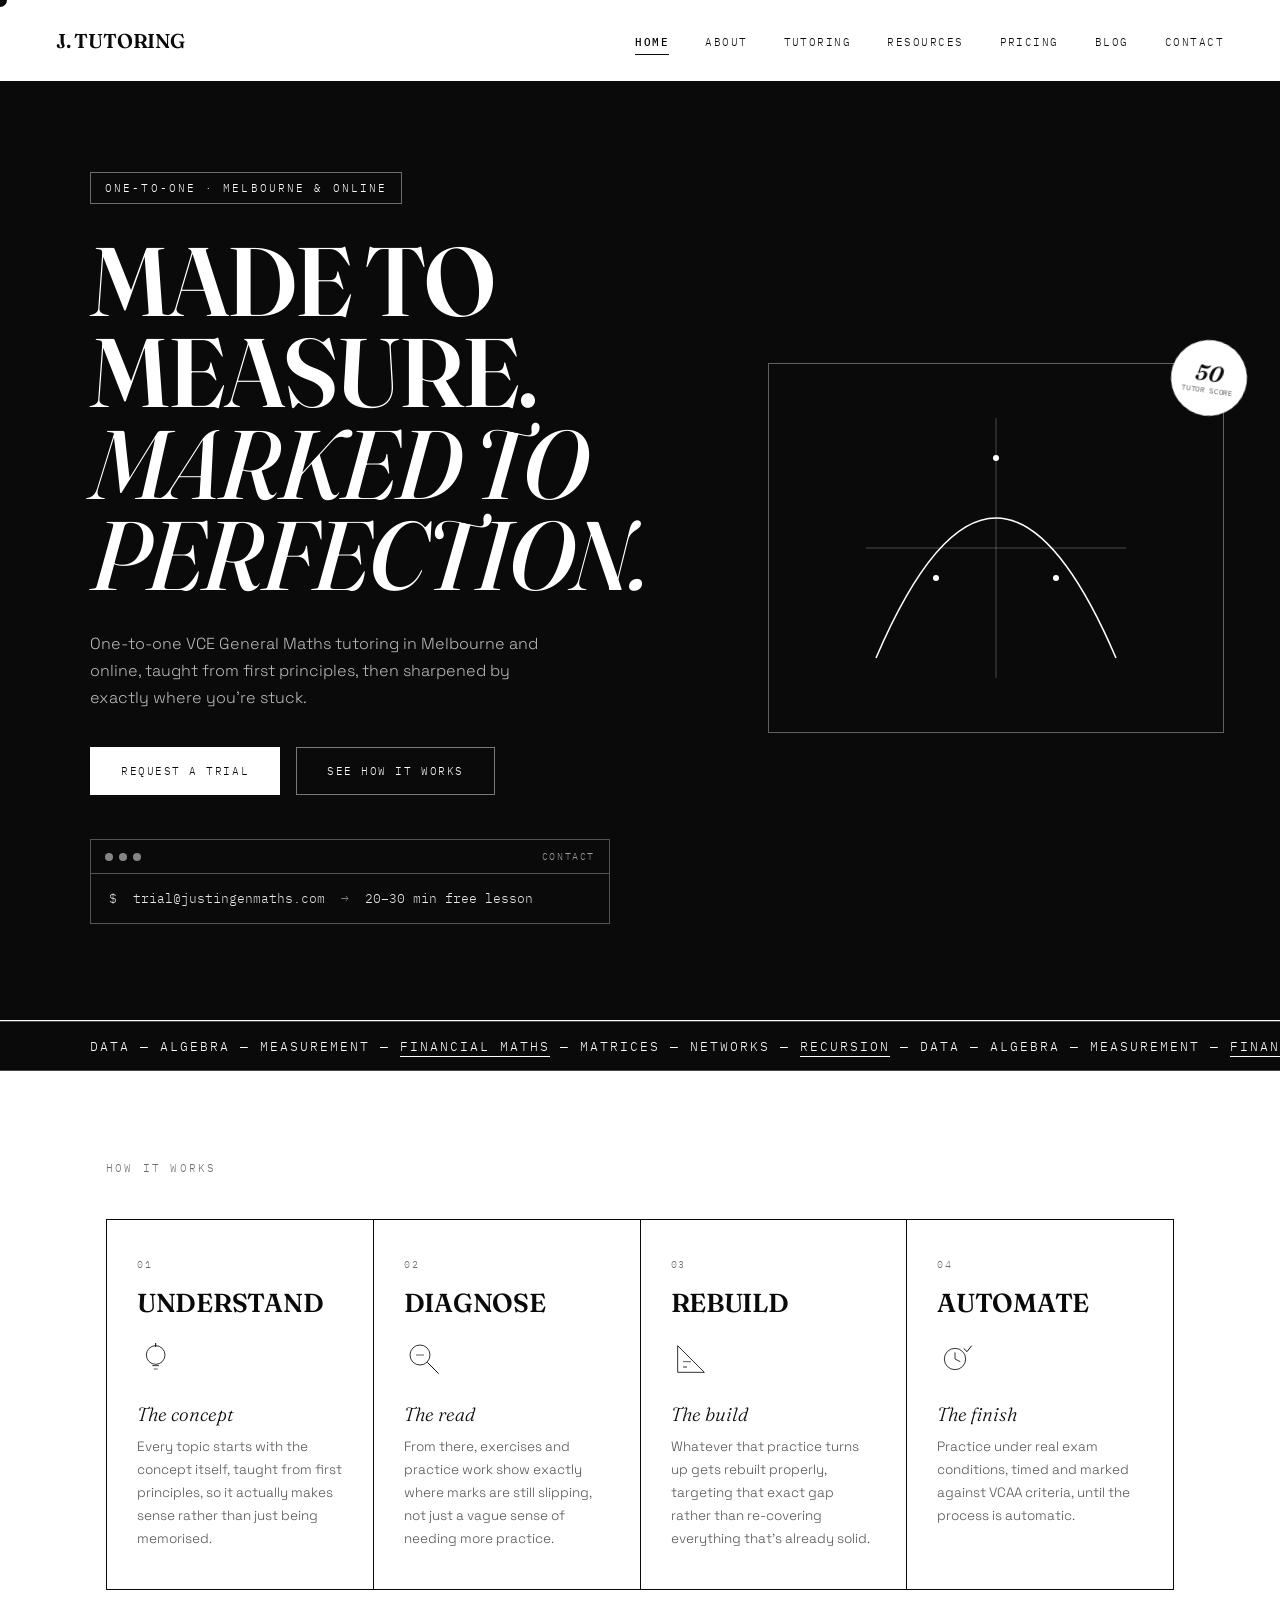
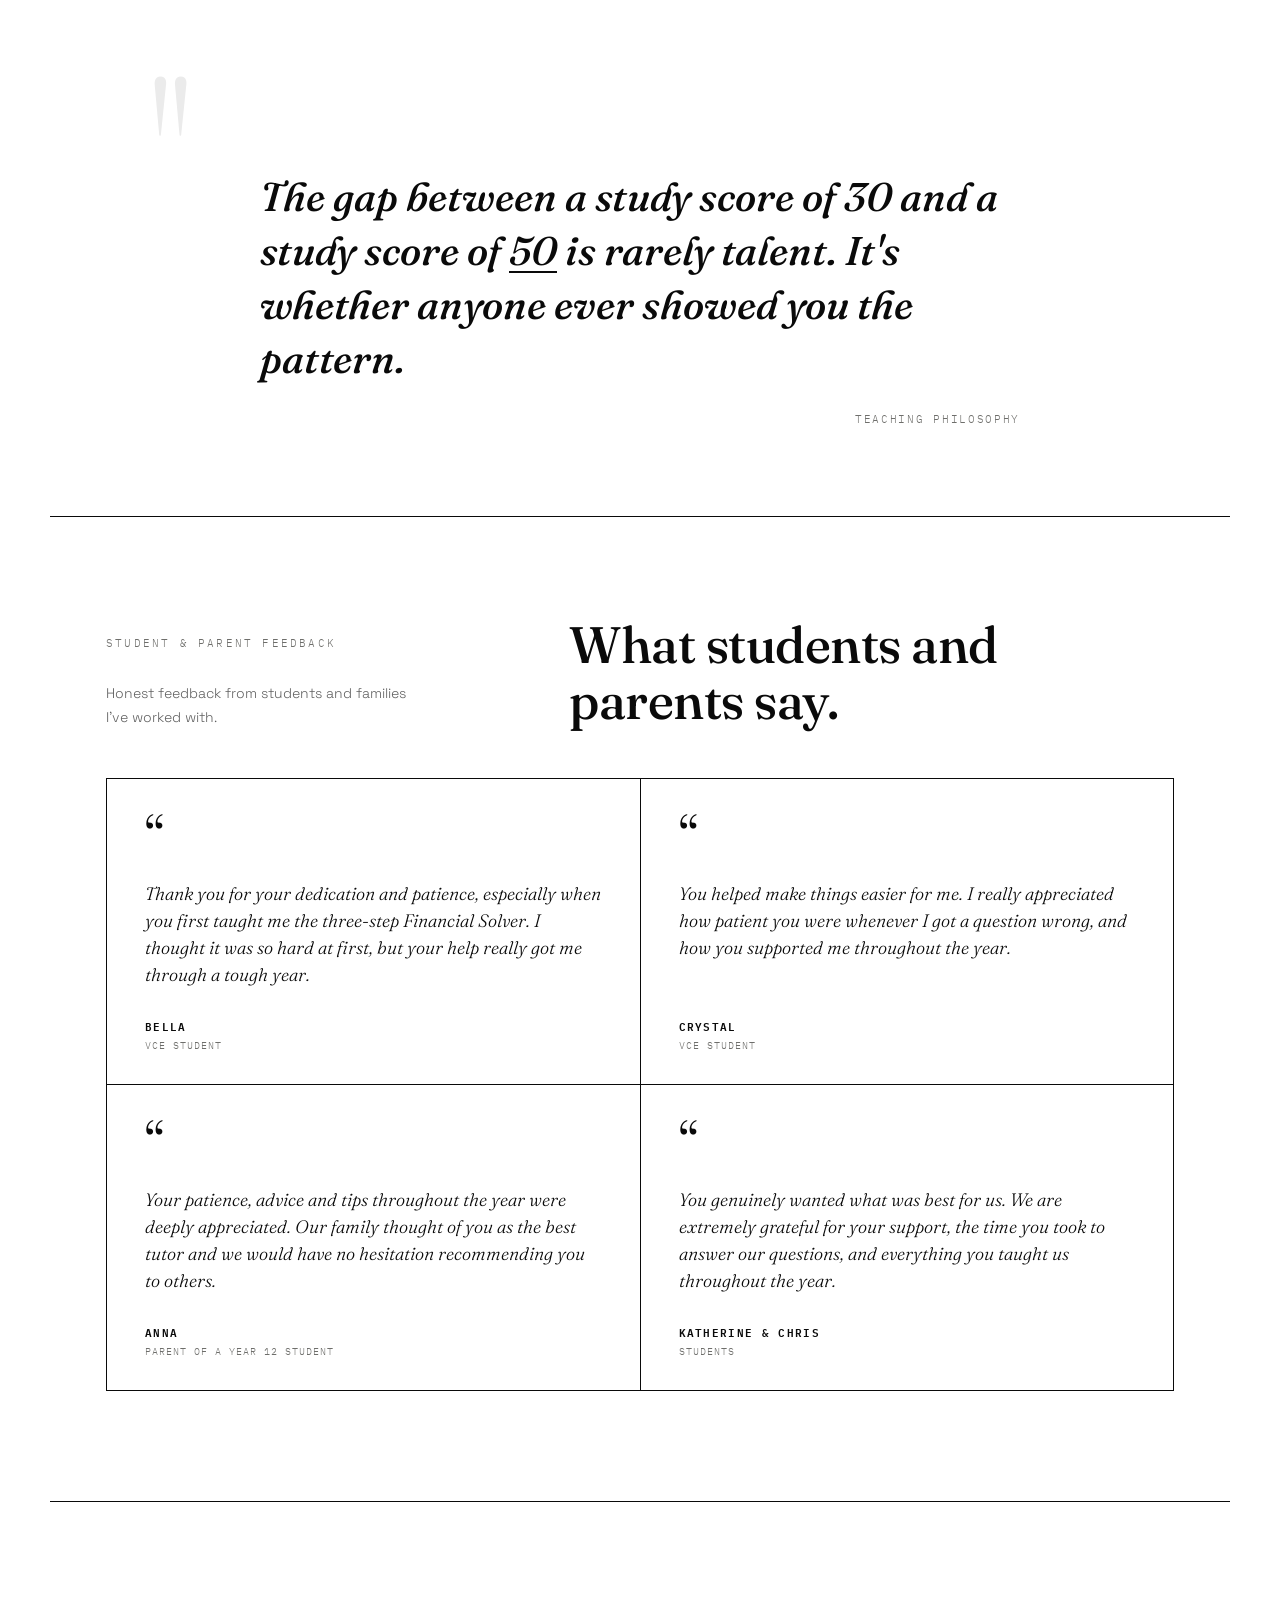
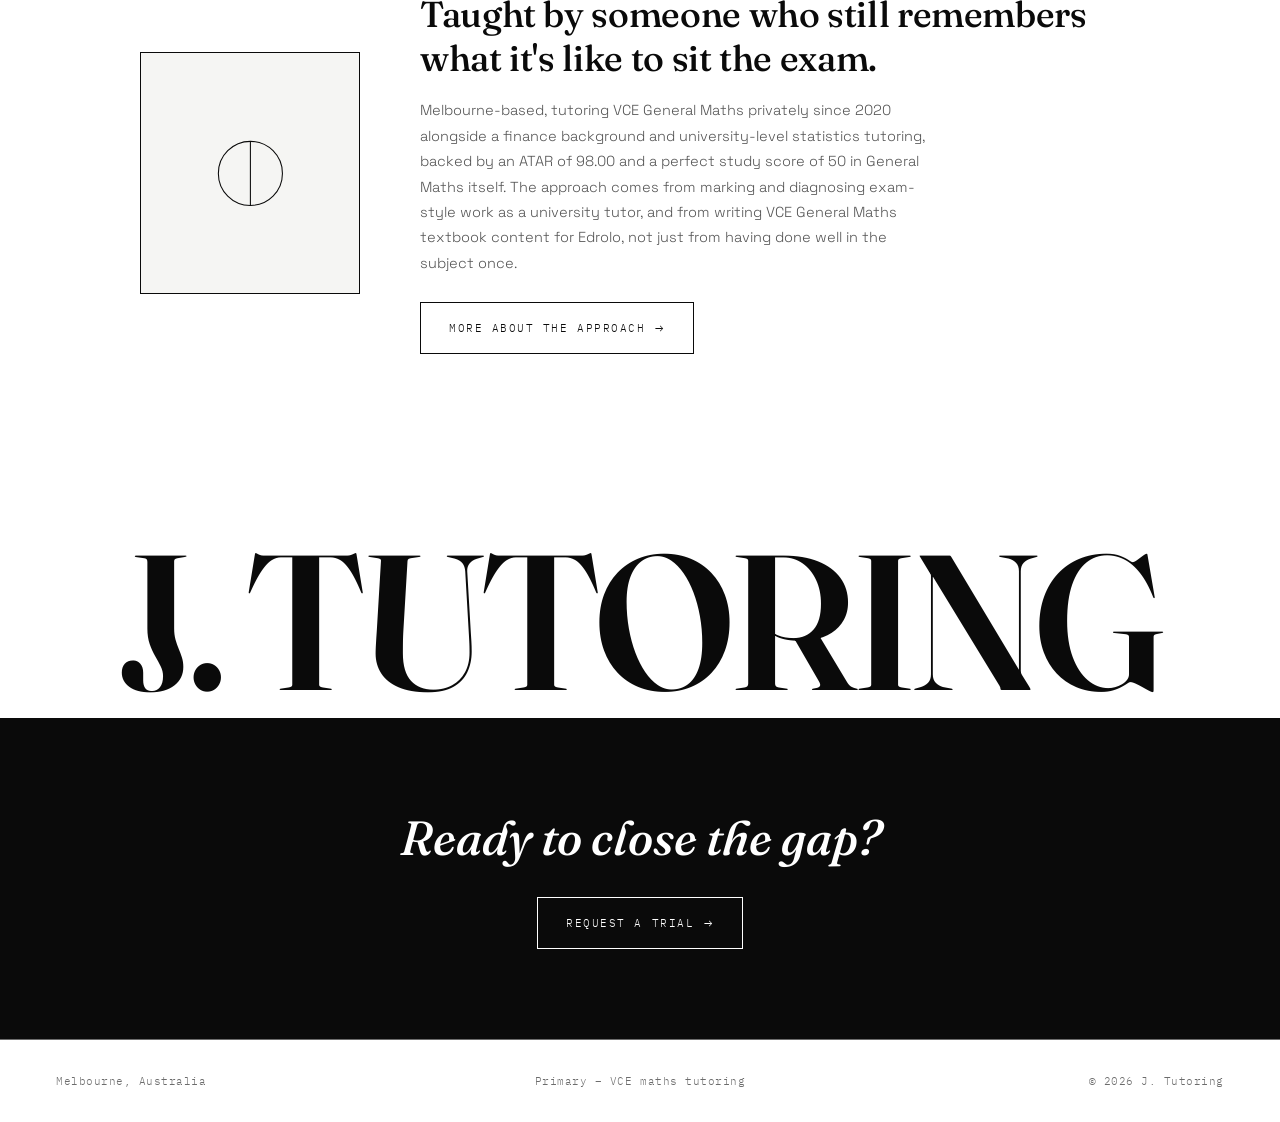
==== commit 64050e27: "feat: restructure homepage to Hermes-style layout - Replace magazine masthead/cover-rule with Hermes" ====
--- a/index.html
+++ b/index.html
@@ -17,29 +17,40 @@
 <link rel="icon" href="favicon.svg" type="image/svg+xml">
 <link rel="stylesheet" href="styles.css">
 <style>
-  .masthead{text-align:center; padding:70px 40px 24px; padding-left:90px;}
-  .mast{font-family:var(--serif); font-weight:600; text-transform:uppercase; font-size:clamp(56px,11vw,168px); letter-spacing:-0.02em; line-height:0.9;}
-  .mast-sub{font-family:var(--mono); font-size:11px; letter-spacing:0.22em; text-transform:uppercase; color:var(--muted); margin-top:16px;}
-  .cover-rule{
-    display:grid; grid-template-columns:1fr auto 1fr; align-items:center; gap:20px;
-    border-top:1px solid var(--line); border-bottom:1px solid var(--line);
-    padding:14px 56px 14px 90px; font-family:var(--mono); font-size:10.5px; letter-spacing:0.14em; text-transform:uppercase; color:var(--ink);
+  /* Hermes-style hero */
+  .hero{background:var(--ink); color:var(--white); display:grid; grid-template-columns:1.15fr 0.85fr; gap:60px; align-items:center; padding:90px 56px 96px 90px;}
+  .hero-badge{display:inline-block; font-family:var(--mono); font-size:10.5px; letter-spacing:0.2em; text-transform:uppercase; color:var(--white); border:1px solid rgba(255,255,255,0.4); padding:8px 14px; margin-bottom:32px;}
+  .hero-title{font-family:var(--serif); font-weight:600; text-transform:uppercase; font-size:clamp(52px,7.6vw,112px); line-height:0.94; letter-spacing:-0.02em; margin:0;}
+  .hero-title span{display:block;}
+  .hero-title .hero-accent{font-style:italic; font-weight:500;}
+  .hero-sub{font-size:16px; line-height:1.7; opacity:0.72; max-width:480px; margin-top:28px; font-weight:300;}
+  .hero-actions{display:flex; gap:16px; margin-top:36px; flex-wrap:wrap;}
+  .btn-solid{display:inline-flex; align-items:center; gap:10px; background:var(--white); color:var(--ink); padding:16px 30px; text-decoration:none; font-family:var(--mono); font-size:11px; letter-spacing:0.14em; text-transform:uppercase; border:1px solid var(--white); border-radius:0; transition:transform 0.25s var(--ease), background 0.25s var(--ease);}
+  .btn-solid:hover{background:var(--paper); transform:translateY(-2px);}
+  .btn-ghost{display:inline-flex; align-items:center; gap:10px; background:none; color:var(--white); padding:16px 30px; text-decoration:none; font-family:var(--mono); font-size:11px; letter-spacing:0.14em; text-transform:uppercase; border:1px solid rgba(255,255,255,0.45); border-radius:0; transition:border-color 0.25s var(--ease), background 0.25s var(--ease);}
+  .btn-ghost:hover{border-color:var(--white); background:rgba(255,255,255,0.08);}
+  .terminal-box{margin-top:44px; border:1px solid rgba(255,255,255,0.3); max-width:520px;}
+  .terminal-bar{display:flex; align-items:center; gap:6px; padding:10px 14px; border-bottom:1px solid rgba(255,255,255,0.3);}
+  .terminal-dot{width:8px; height:8px; border-radius:50%; background:var(--white); opacity:0.5;}
+  .terminal-label{margin-left:auto; font-family:var(--mono); font-size:10px; letter-spacing:0.16em; text-transform:uppercase; opacity:0.6;}
+  .terminal-line{font-family:var(--mono); font-size:13px; padding:16px 18px; opacity:0.9; overflow-x:auto; white-space:nowrap;}
+  .term-prompt{color:var(--white); opacity:0.9; margin-right:8px;}
+  .term-arrow{opacity:0.55; margin:0 8px;}
+  .hero-visual{position:relative; display:flex; align-items:center; justify-content:center; border:1px solid rgba(255,255,255,0.35); padding:34px; min-height:340px;}
+  .hero-visual svg{width:100%; max-width:300px;}
+  .hero-visual .badge{background:var(--white); color:var(--ink);}
+  .hero-visual .badge .num{font-family:var(--serif); font-style:italic; font-weight:600; font-size:22px; line-height:1;}
+  .hero-visual .badge .cap{font-family:var(--mono); font-size:7px; letter-spacing:0.1em; text-transform:uppercase; margin-top:2px;}
+  @media (max-width:900px){
+    .hero{grid-template-columns:1fr; padding:60px 24px 70px; gap:44px;}
+    .hero-visual{min-height:240px; padding:24px;}
   }
-  .cover-rule span:nth-child(2){text-align:center;}
-  .cover-rule span:last-child{text-align:right;}
-  .cover-main{display:flex; align-items:center; gap:60px; padding:70px 56px 90px 90px; max-width:1240px; margin:0 auto;}
-  .cover-copy{flex:1; min-width:280px;}
-  .coverline{font-family:var(--serif); font-weight:500; font-size:clamp(36px,5vw,66px); line-height:1.08; letter-spacing:-0.02em;}
-  .coverline .accent{font-style:italic; text-decoration:underline; text-decoration-thickness:2px; text-underline-offset:6px;}
-  .sub{font-size:15.5px; line-height:1.65; opacity:0.65; max-width:420px; margin-top:28px; font-weight:300;}
-  .cover-photo{flex:0 0 300px; aspect-ratio:1/1.1;}
-  @media (max-width:900px){
-    .masthead, .cover-rule, .cover-main{padding-left:24px; padding-right:24px;}
-    .cover-rule{grid-template-columns:1fr; text-align:center; gap:8px;}
-    .cover-rule span{text-align:center !important;}
-    .cover-main{flex-direction:column; align-items:flex-start; gap:30px;}
-    .cover-photo{flex:0 0 auto; width:220px;}
-  }
+  /* terminal strip (topics) */
+  .terminal-strip{border-top:1px solid rgba(255,255,255,0.25); border-bottom:1px solid rgba(255,255,255,0.25); background:var(--ink); color:var(--white); font-family:var(--mono); font-size:12.5px; letter-spacing:0.16em; text-transform:uppercase; padding:16px 56px 16px 90px; overflow-x:auto; white-space:nowrap; margin-top:1px;}
+  .terminal-strip .hi{color:var(--white); text-decoration:underline; text-underline-offset:5px;}
+  @media (max-width:900px){.terminal-strip{padding-left:24px; padding-right:24px; font-size:11px;}}
+  /* giant brand wordmark */
+  .giant-brand{font-family:var(--serif); font-weight:600; text-transform:uppercase; font-size:clamp(72px,15vw,210px); line-height:0.8; letter-spacing:-0.03em; text-align:center; color:var(--ink); padding:80px 56px 20px; user-select:none; white-space:nowrap; overflow:hidden;}
   .quote{padding-bottom:90px;}
   .about-teaser{max-width:1180px; margin:0 auto; padding:90px 56px 110px 90px; display:flex; gap:60px; align-items:center; flex-wrap:wrap;}
   .about-teaser .copy{flex:1; min-width:280px;}
@@ -58,7 +69,6 @@
 
 <a class="skip-link" href="#main-content">Skip to content</a>
 <div class="cursor-dot" id="cursorDot" aria-hidden="true"></div>
-<div class="side-tag" aria-hidden="true">Melbourne — VCE General Maths — 2026</div>
 
 <nav aria-label="Primary navigation">
   <a class="mark" href="index.html">J. Tutoring</a>
@@ -76,39 +86,40 @@
 
 <main id="main-content">
 
-<div class="masthead">
-  <h1 class="mast">VCE General Maths.</h1>
-  <div class="mast-sub">One-to-one tutoring — Melbourne &amp; online</div>
-</div>
-
-<div class="cover-rule">
-  <span>Melbourne — online &amp; in person</span>
-  <span>The pattern issue</span>
-  <span>Est. 2020</span>
-</div>
-
-<div class="cover-main">
-  <div class="cover-copy">
-    <p class="coverline">Made to measure.<br><span class="accent">Marked to perfection.</span></p>
-    <p class="sub">One-to-one VCE General Maths tutoring in Melbourne and online, taught from first principles, then sharpened by exactly where you're stuck.</p>
-    <p class="offer-note">60-minute sessions from $50 online. Start with a 20–30 minute trial lesson.</p>
-    <a class="cta" href="contact.html" style="margin-top:28px;">Request a trial</a>
-  </div>
-  <div class="framed-box cover-photo">
+<div class="hero">
+  <div class="hero-copy">
+    <div class="hero-badge">One-to-one · Melbourne &amp; online</div>
+    <h1 class="hero-title">
+      <span>Made to</span>
+      <span>measure.</span>
+      <span class="hero-accent">Marked to</span>
+      <span class="hero-accent">perfection.</span>
+    </h1>
+    <p class="hero-sub">One-to-one VCE General Maths tutoring in Melbourne and online, taught from first principles, then sharpened by exactly where you're stuck.</p>
+    <div class="hero-actions">
+      <a class="btn-solid" href="contact.html">Request a trial</a>
+      <a class="btn-ghost" href="tutoring.html">See how it works</a>
+    </div>
+    <div class="terminal-box">
+      <div class="terminal-bar"><span class="terminal-dot"></span><span class="terminal-dot"></span><span class="terminal-dot"></span><span class="terminal-label">contact</span></div>
+      <div class="terminal-line"><span class="term-prompt">$</span> trial@justingenmaths.com <span class="term-arrow">→</span> 20–30 min free lesson</div>
+    </div>
+  </div>
+  <div class="hero-visual">
     <svg width="100%" viewBox="0 0 300 300" role="img" aria-label="A stylised parabola representing progress through VCE General Maths">
-      <line x1="20" y1="150" x2="280" y2="150" stroke="#0A0A0A" stroke-width="0.75"/>
-      <line x1="150" y1="20" x2="150" y2="280" stroke="#0A0A0A" stroke-width="0.75"/>
-      <path id="parabola" d="M 30 260 Q 150 -20 270 260" fill="none" stroke="#0A0A0A" stroke-width="1.5"/>
-      <circle class="dot" style="animation:dotIn 0.4s ease forwards; animation-delay:1.5s" cx="150" cy="60" r="3" fill="#0A0A0A"/>
-      <circle class="dot" style="animation:dotIn 0.4s ease forwards; animation-delay:1.65s" cx="90" cy="180" r="3" fill="#0A0A0A"/>
-      <circle class="dot" style="animation:dotIn 0.4s ease forwards; animation-delay:1.8s" cx="210" cy="180" r="3" fill="#0A0A0A"/>
+      <line x1="20" y1="150" x2="280" y2="150" stroke="#FFFFFF" stroke-opacity="0.35" stroke-width="0.75"/>
+      <line x1="150" y1="20" x2="150" y2="280" stroke="#FFFFFF" stroke-opacity="0.35" stroke-width="0.75"/>
+      <path id="parabola" d="M 30 260 Q 150 -20 270 260" fill="none" stroke="#FFFFFF" stroke-width="1.5"/>
+      <circle class="dot" style="animation:dotIn 0.4s ease forwards; animation-delay:1.5s" cx="150" cy="60" r="3" fill="#FFFFFF"/>
+      <circle class="dot" style="animation:dotIn 0.4s ease forwards; animation-delay:1.65s" cx="90" cy="180" r="3" fill="#FFFFFF"/>
+      <circle class="dot" style="animation:dotIn 0.4s ease forwards; animation-delay:1.8s" cx="210" cy="180" r="3" fill="#FFFFFF"/>
     </svg>
     <div class="badge"><div class="num">50</div><div class="cap">tutor score</div></div>
   </div>
 </div>
 
-<div class="ticker-wrap">
-  <div class="ticker">DATA — ALGEBRA — <span class="hi">MEASUREMENT</span> — FINANCIAL MATHS — MATRICES — NETWORKS — <span class="hi">RECURSION</span> — DATA — ALGEBRA — <span class="hi">MEASUREMENT</span> — FINANCIAL MATHS — MATRICES — NETWORKS — <span class="hi">RECURSION</span> —</div>
+<div class="terminal-strip">
+  <span>data</span> — <span>algebra</span> — <span>measurement</span> — <span class="hi">financial maths</span> — <span>matrices</span> — <span>networks</span> — <span class="hi">recursion</span> — <span>data</span> — <span>algebra</span> — <span>measurement</span> — <span class="hi">financial maths</span> — <span>matrices</span> — <span>networks</span> — <span class="hi">recursion</span> —
 </div>
 
 <div class="fit reveal">
@@ -194,6 +205,8 @@
   </div>
 </div>
 
+<div class="giant-brand" aria-hidden="true">J. Tutoring</div>
+
 <div class="closing">
   <h2>Ready to close the gap?</h2>
   <a class="cta" href="contact.html">Request a trial</a>
--- a/styles.css
+++ b/styles.css
@@ -39,16 +39,9 @@
   }
 }
 
-/* side tag */
-.side-tag{
-  position:fixed; left:18px; top:50%; transform:translateY(-50%) rotate(180deg); writing-mode:vertical-rl;
-  font-family:var(--mono); font-size:10px; letter-spacing:0.22em; text-transform:uppercase; color:var(--ink); z-index:6;
-}
-@media (max-width:900px){.side-tag{display:none;}}
-
 /* ============ nav ============ */
 nav{
-  display:flex; justify-content:space-between; align-items:center; padding:28px 56px 28px 90px;
+  display:flex; justify-content:space-between; align-items:center; padding:28px 56px;
   border-bottom:1px solid var(--line); position:relative; z-index:20; background:var(--white);
 }
 nav .mark{font-family:var(--serif); font-weight:600; font-size:20px; text-decoration:none; letter-spacing:-0.01em;}
@@ -77,7 +70,7 @@
 }
 
 /* ============ page header (inner pages) ============ */
-.page-header{padding:70px 56px 50px 90px; border-bottom:1px solid var(--line);}
+.page-header{padding:70px 56px 50px; border-bottom:1px solid var(--line);}
 .page-header .eyebrow{font-family:var(--mono); font-size:11px; letter-spacing:0.2em; text-transform:uppercase; color:var(--muted); margin-bottom:20px;}
 .page-header h1{font-family:var(--serif); font-weight:500; font-size:clamp(46px,7vw,96px); line-height:1; letter-spacing:-0.02em;}
 .page-header .dek{font-size:15.5px; opacity:0.65; max-width:480px; margin-top:20px; font-weight:300; line-height:1.6;}
@@ -100,21 +93,12 @@
 .cta:focus-visible, a:focus-visible, button:focus-visible, input:focus-visible, textarea:focus-visible{outline:2px solid var(--ink); outline-offset:4px;}
 .cta:disabled{opacity:0.55; cursor:wait;}
 
-/* ============ ticker ============ */
-.ticker-wrap{
-  border-top:1px solid var(--line); border-bottom:1px solid var(--line); overflow:hidden; padding:18px 0;
-  white-space:nowrap; position:relative; z-index:2; background:var(--white);
-}
-.ticker{display:inline-block; font-family:var(--mono); font-size:13px; letter-spacing:0.18em; animation:scroll 24s linear infinite;}
-.ticker span.hi{font-weight:500; text-decoration:underline; text-underline-offset:6px;}
-@keyframes scroll{from{transform:translateX(0);} to{transform:translateX(-50%);}}
-
 /* ============ scroll reveal ============ */
 .reveal{opacity:0; transform:translateY(24px); transition:opacity 0.8s var(--ease), transform 0.8s var(--ease);}
 .reveal.in{opacity:1; transform:translateY(0);}
 
 /* ============ fit / process cards ============ */
-.fit{max-width:1180px; margin:0 auto; padding:90px 56px 60px 90px; position:relative; counter-reset:fitstep;}
+.fit{max-width:1180px; margin:0 auto; padding:90px 56px 60px; position:relative; counter-reset:fitstep;}
 .fit-heading{font-family:var(--mono); font-size:11px; letter-spacing:0.2em; text-transform:uppercase; color:var(--muted); margin-bottom:44px;}
 .fit-row{display:grid; grid-template-columns:repeat(4,1fr); gap:1px; background:var(--ink); border:1px solid var(--ink);}
 .fit-card{background:var(--white); padding:38px 30px; position:relative; counter-increment:fitstep;}
@@ -163,7 +147,7 @@
 .offer-note{font-size:13px; line-height:1.6; margin-top:16px; color:var(--ink);}
 
 /* ============ simple content sections ============ */
-.section{max-width:1180px; margin:0 auto; padding:90px 56px 90px 90px;}
+.section{max-width:1180px; margin:0 auto; padding:90px 56px;}
 .section.tight{padding-top:50px;}
 .section h2{font-family:var(--serif); font-weight:500; font-size:clamp(28px,3.4vw,44px); line-height:1.15; max-width:640px; letter-spacing:-0.01em;}
 .section .lede{font-size:15.5px; line-height:1.7; opacity:0.7; max-width:560px; margin-top:22px;}
@@ -181,7 +165,7 @@
 }
 
 /* ============ price comparison table ============ */
-.price-table-wrap{max-width:1180px; margin:0 auto; padding:10px 56px 20px 90px; overflow-x:auto;}
+.price-table-wrap{max-width:1180px; margin:0 auto; padding:10px 56px 20px; overflow-x:auto;}
 .price-table{width:100%; border-collapse:collapse; min-width:520px;}
 .price-table th{
   font-family:var(--mono); font-size:10.5px; letter-spacing:0.1em; text-transform:uppercase; font-weight:400; color:var(--muted);
@@ -193,14 +177,14 @@
 .price-table td.level{text-align:left; padding-left:0; font-size:14.5px;}
 .price-table td.price{font-family:var(--serif); font-style:italic; font-size:23px;}
 .price-table tbody tr:last-child td{border-bottom:1px solid var(--line);}
-.price-note{max-width:640px; padding:0 56px 90px 90px;}
+.price-note{max-width:640px; padding:0 56px 90px;}
 @media (max-width:900px){
   .price-table-wrap{padding-left:24px; padding-right:24px;}
   .price-note{padding-left:24px; padding-right:24px;}
 }
 
 /* ============ rate table (pricing) ============ */
-.rate-table{max-width:1180px; margin:0 auto; padding:6px 56px 6px 90px;}
+.rate-table{max-width:1180px; margin:0 auto; padding:6px 56px;}
 .rate-row{display:grid; grid-template-columns:1fr auto; align-items:center; padding:22px 0; border-top:1px solid var(--line); gap:20px;}
 .rate-row:last-child{border-bottom:1px solid var(--line);}
 .rate-row .level{font-size:15px;}
@@ -210,7 +194,7 @@
 
 /* ============ highlight box ============ */
 .highlight-box{
-  max-width:1180px; margin:0 auto; padding:44px 56px 44px 90px;
+  max-width:1180px; margin:0 auto; padding:44px 56px;
   border-top:1px solid var(--line); border-bottom:1px solid var(--line);
 }
 .highlight-box h3{font-family:var(--serif); font-style:italic; font-size:22px; margin-bottom:14px;}
@@ -223,7 +207,7 @@
 .feature-list li:before{content:"—"; position:absolute; left:0;}
 
 /* ============ pricing ============ */
-.price-grid{display:grid; grid-template-columns:repeat(3,1fr); gap:1px; max-width:1180px; margin:0 auto; padding:0 56px 100px 90px; background:var(--ink); border:1px solid var(--ink);}
+.price-grid{display:grid; grid-template-columns:repeat(3,1fr); gap:1px; max-width:1180px; margin:0 auto; padding:0 56px 100px; background:var(--ink); border:1px solid var(--ink);}
 .price-card{background:var(--white); padding:50px 40px; position:relative;}
 .price-card .plan{font-family:var(--serif); font-style:italic; font-size:20px; margin-bottom:18px;}
 .price-card .amount{font-family:var(--serif); font-weight:500; font-size:44px; margin-bottom:6px; letter-spacing:-0.02em;}
@@ -242,12 +226,12 @@
 
 /* ============ placeholder callout ============ */
 .placeholder-note{
-  max-width:1180px; margin:0 auto; padding:0 56px 40px 90px; font-size:12px; color:var(--muted); opacity:0.85;
+  max-width:1180px; margin:0 auto; padding:0 56px 40px; font-size:12px; color:var(--muted); opacity:0.85;
 }
 @media (max-width:900px){.placeholder-note{padding-left:24px; padding-right:24px;}}
 
 /* ============ blog skeleton ============ */
-.blog-grid{display:grid; grid-template-columns:repeat(3,1fr); gap:1px; max-width:1180px; margin:0 auto; padding:60px 56px 100px 90px; background:var(--ink); border:1px solid var(--ink);}
+.blog-grid{display:grid; grid-template-columns:repeat(3,1fr); gap:1px; max-width:1180px; margin:0 auto; padding:60px 56px 100px; background:var(--ink); border:1px solid var(--ink);}
 .blog-card{background:var(--white);}
 .blog-card .thumb{aspect-ratio:4/3; background:var(--paper); border-bottom:1px solid var(--line); display:flex; align-items:center; justify-content:center;}
 .blog-card .thumb span{font-family:var(--mono); font-size:10px; letter-spacing:0.1em; text-transform:uppercase; color:var(--muted);}
@@ -255,7 +239,7 @@
 .blog-card .meta{font-family:var(--mono); font-size:10px; letter-spacing:0.1em; text-transform:uppercase; color:var(--muted); margin-bottom:10px;}
 .blog-card .title{font-family:var(--serif); font-style:italic; font-size:19px; line-height:1.3;}
 @media (max-width:900px){.blog-grid{grid-template-columns:1fr; padding-left:24px; padding-right:24px;}}
-.blog-coming-soon{max-width:760px; margin:0 auto; padding:110px 56px 150px 90px; text-align:center;}
+.blog-coming-soon{max-width:760px; margin:0 auto; padding:110px 56px 150px; text-align:center;}
 .blog-coming-soon__label{font-family:var(--mono); font-size:11px; letter-spacing:0.18em; text-transform:uppercase; color:var(--muted); margin-bottom:18px;}
 .blog-coming-soon h2{font-family:var(--serif); font-weight:500; font-size:clamp(30px,4vw,52px); line-height:1.15; letter-spacing:-0.01em;}
 .blog-coming-soon>p:not(.blog-coming-soon__label){font-size:15px; line-height:1.75; opacity:0.7; max-width:560px; margin:22px auto 0;}
@@ -264,7 +248,7 @@
 .about-cta{padding-top:20px; padding-bottom:100px;}
 
 /* ============ testimonials ============ */
-.testimonials{max-width:1180px; margin:0 auto; padding:100px 56px 110px 90px;}
+.testimonials{max-width:1180px; margin:0 auto; padding:100px 56px 110px;}
 .testimonials-heading{display:grid; grid-template-columns:0.8fr 1.2fr; column-gap:60px; align-items:end; margin-bottom:48px;}
 .testimonials-heading .fit-heading{margin-bottom:14px; grid-column:1;}
 .testimonials-heading h2{font-family:var(--serif); font-weight:500; font-size:clamp(30px,4vw,52px); line-height:1.1; grid-column:2; grid-row:1 / span 2; letter-spacing:-0.01em;}
@@ -285,7 +269,7 @@
 }
 
 /* ============ contact form ============ */
-.form-grid{display:grid; grid-template-columns:1.2fr 0.8fr; gap:80px; max-width:1180px; margin:0 auto; padding:60px 56px 110px 90px;}
+.form-grid{display:grid; grid-template-columns:1.2fr 0.8fr; gap:80px; max-width:1180px; margin:0 auto; padding:60px 56px 110px;}
 .field{margin-bottom:30px;}
 .field label{display:block; font-family:var(--mono); font-size:10.5px; letter-spacing:0.12em; text-transform:uppercase; color:var(--muted); margin-bottom:10px;}
 .field input, .field textarea{
@@ -305,7 +289,7 @@
 @media (max-width:900px){.form-grid{grid-template-columns:1fr; gap:50px; padding-left:24px; padding-right:24px;}}
 
 /* ============ resources ============ */
-.resource-grid{display:grid; grid-template-columns:repeat(3,1fr); gap:1px; max-width:1180px; margin:0 auto; padding:0 56px 90px 90px; background:var(--ink); border:1px solid var(--ink);}
+.resource-grid{display:grid; grid-template-columns:repeat(3,1fr); gap:1px; max-width:1180px; margin:0 auto; padding:0 56px 90px; background:var(--ink); border:1px solid var(--ink);}
 .resource-card{background:var(--white); padding:40px 36px; position:relative;}
 .resource-card .type{font-family:var(--mono); font-size:10px; letter-spacing:0.14em; text-transform:uppercase; color:var(--muted); margin-bottom:14px;}
 .resource-card h3{font-family:var(--serif); font-style:italic; font-size:19px; margin-bottom:12px; line-height:1.3;}
@@ -323,7 +307,7 @@
 
 /* ============ footer ============ */
 footer{
-  border-top:1px solid var(--line); padding:34px 56px 34px 90px; font-family:var(--mono); font-size:10.5px; letter-spacing:0.05em; opacity:0.6;
+  border-top:1px solid var(--line); padding:34px 56px; font-family:var(--mono); font-size:10.5px; letter-spacing:0.05em; opacity:0.6;
   display:grid; grid-template-columns:1fr auto 1fr; align-items:center; gap:10px;
 }
 footer span:nth-child(2){text-align:center;}
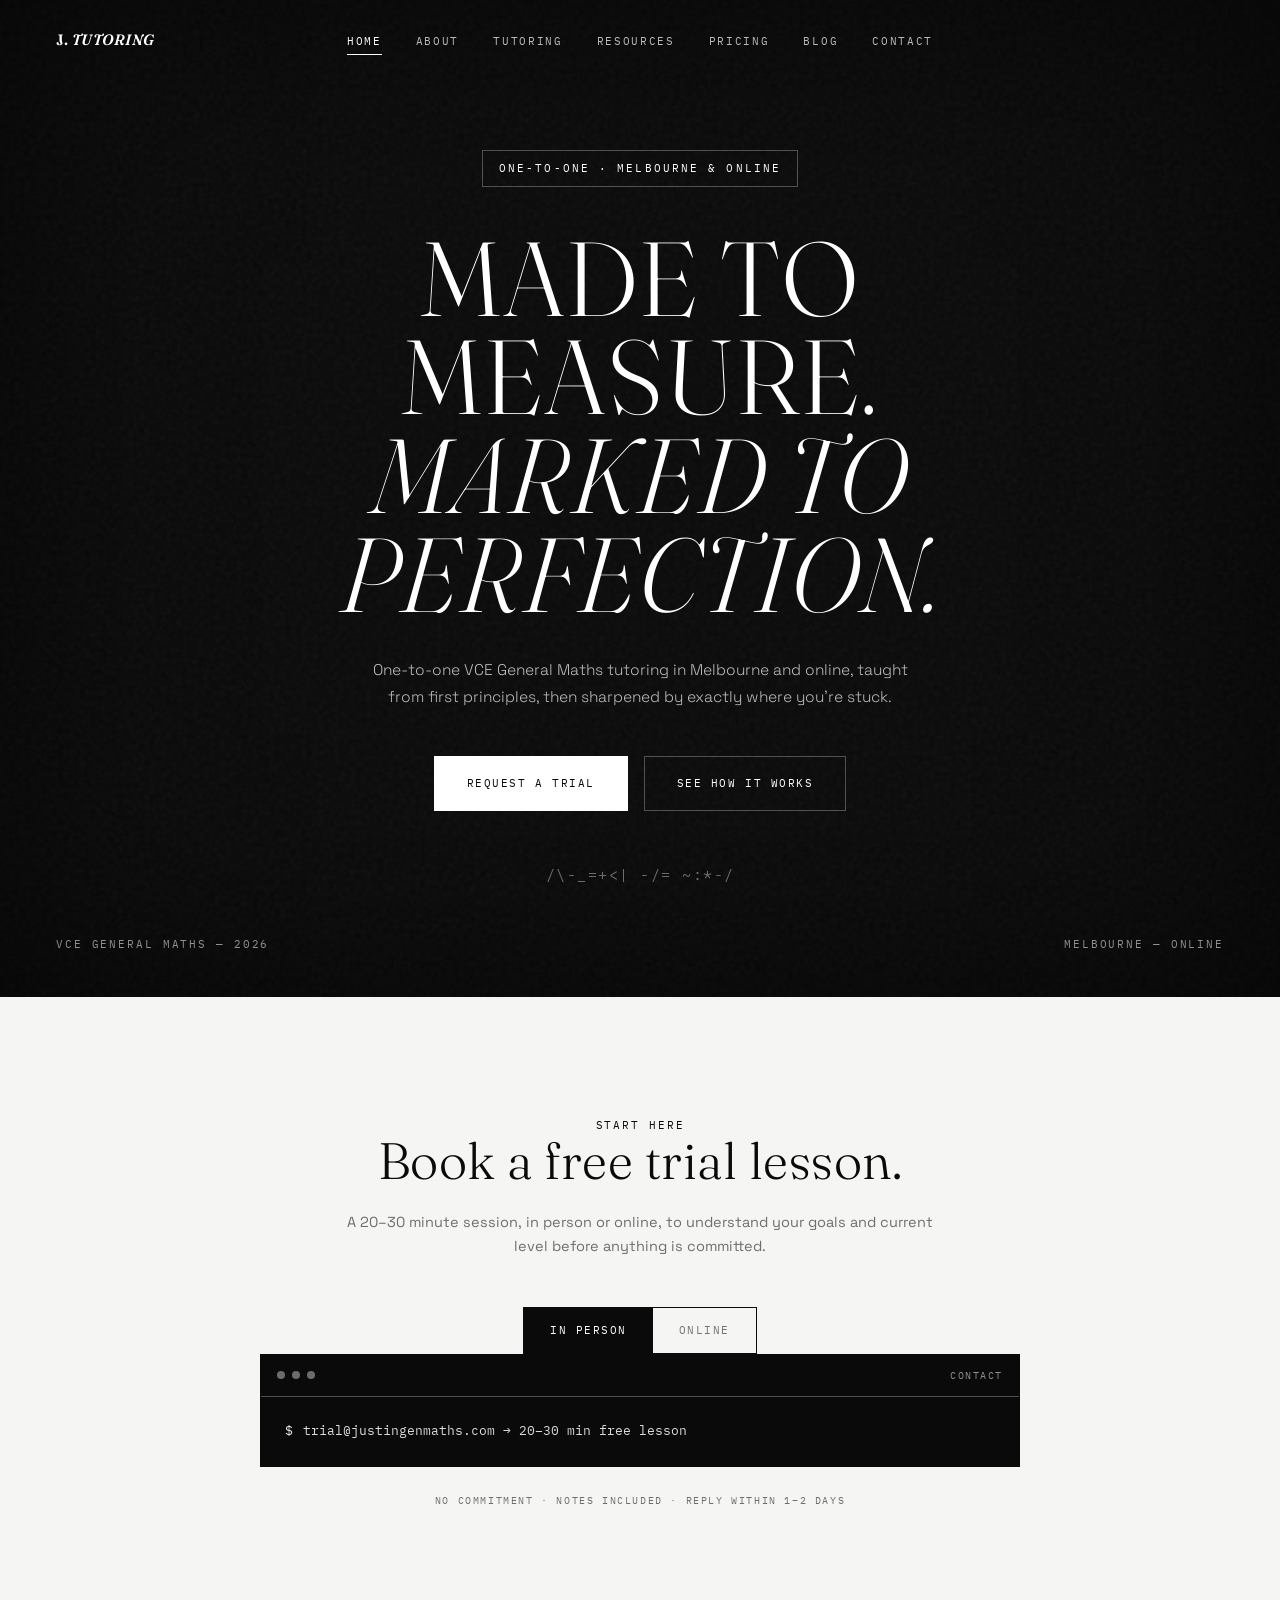
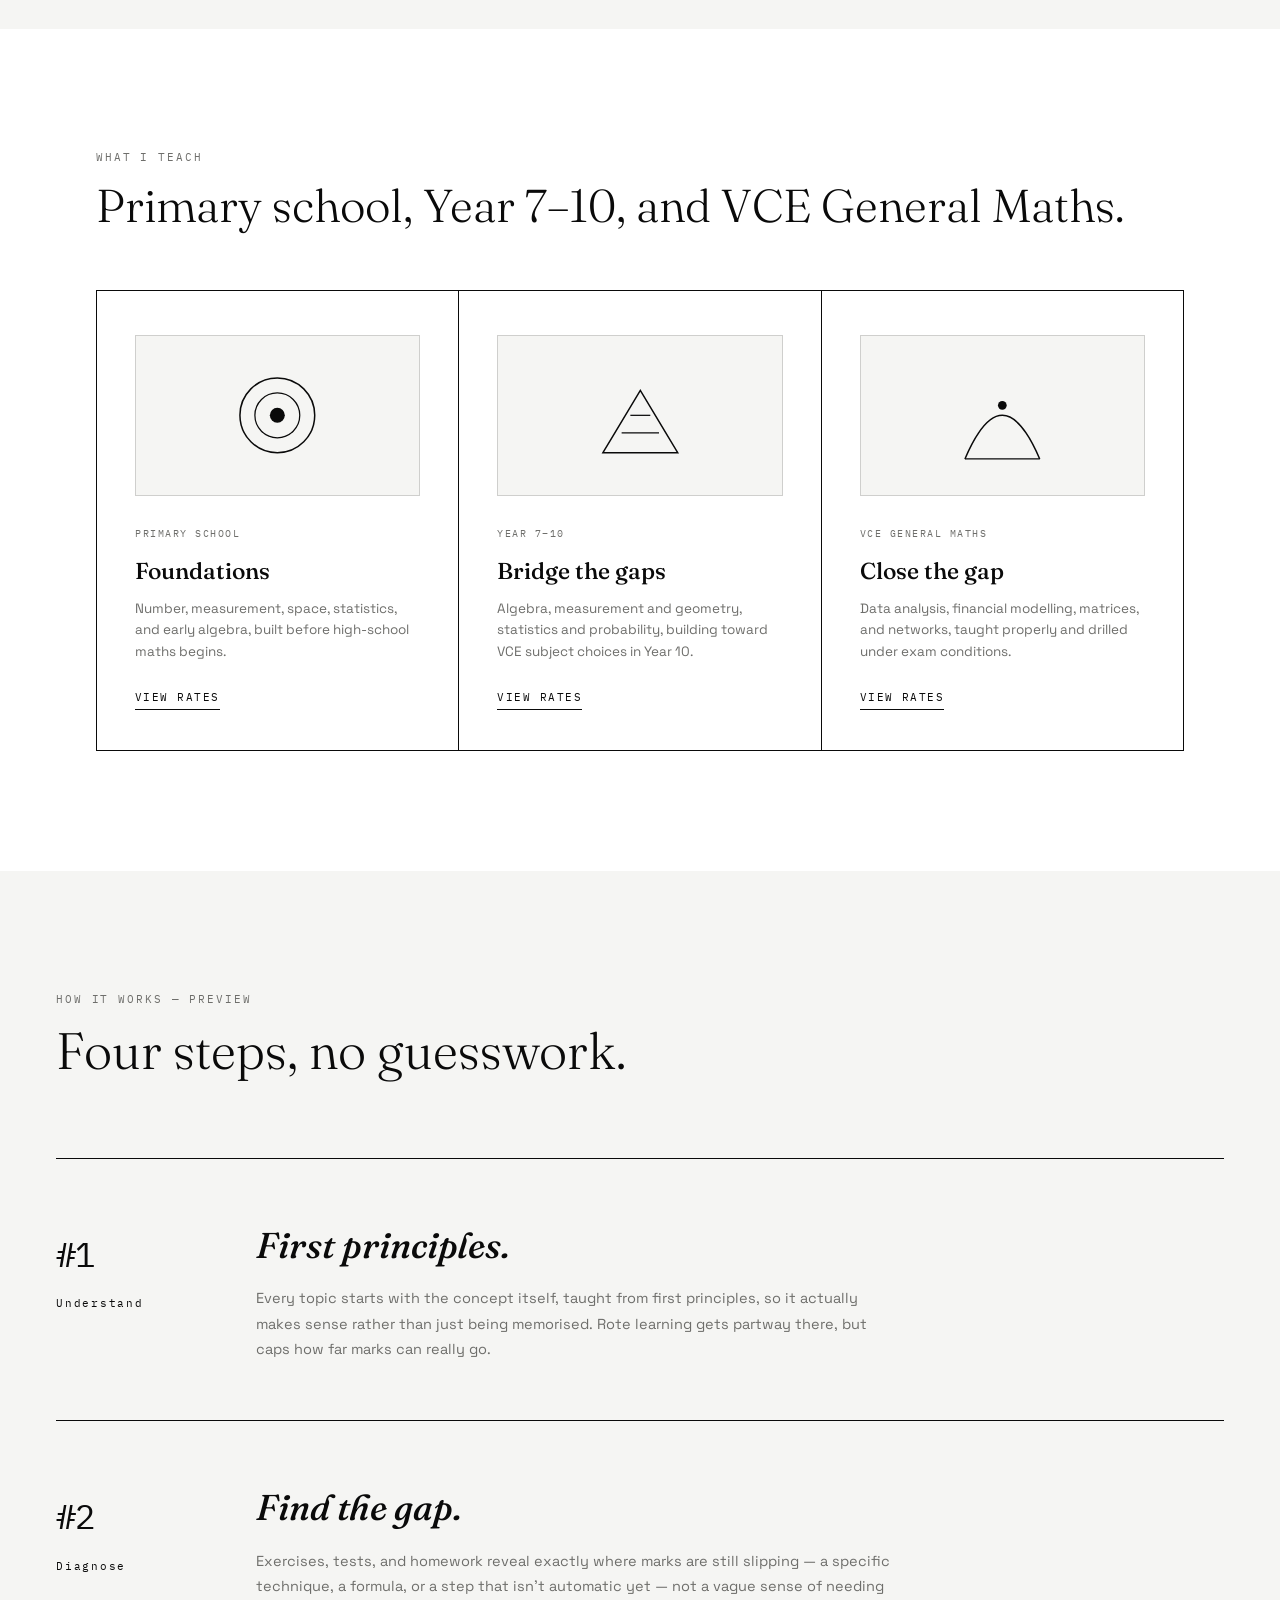
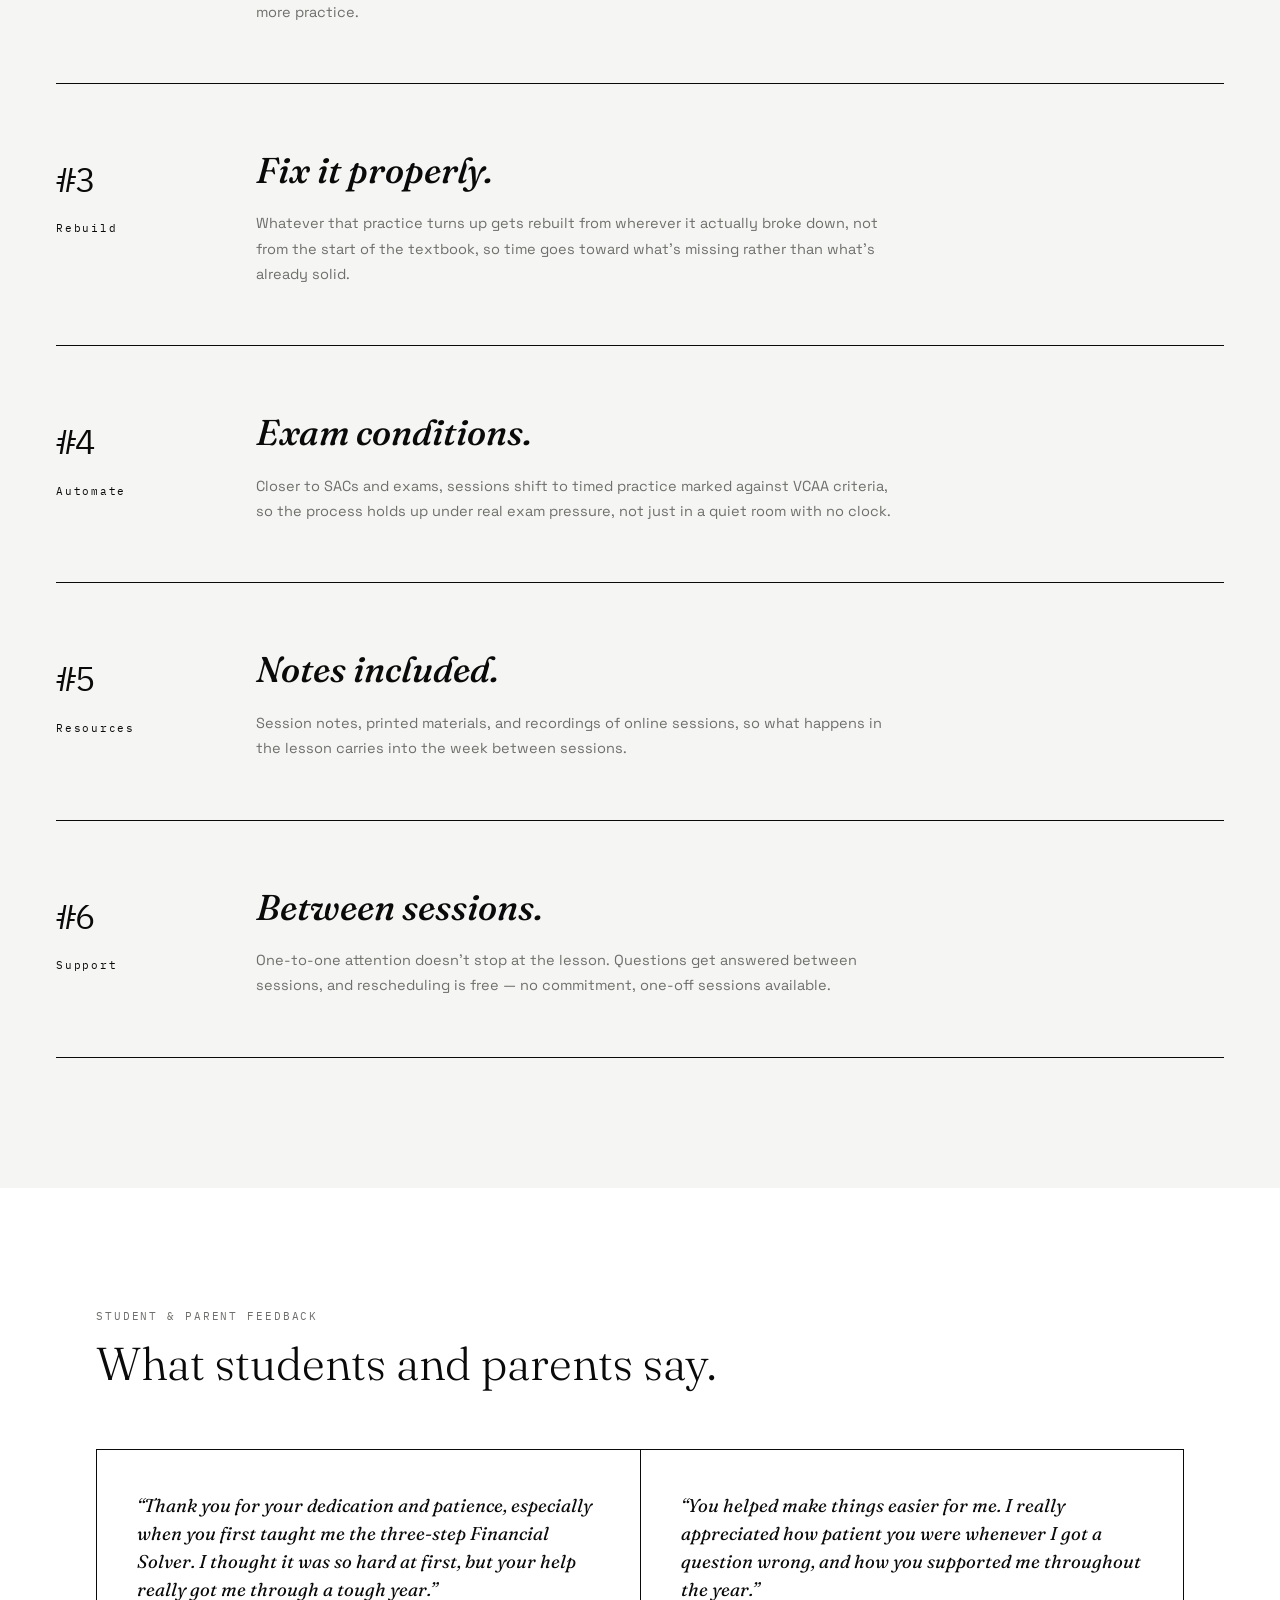
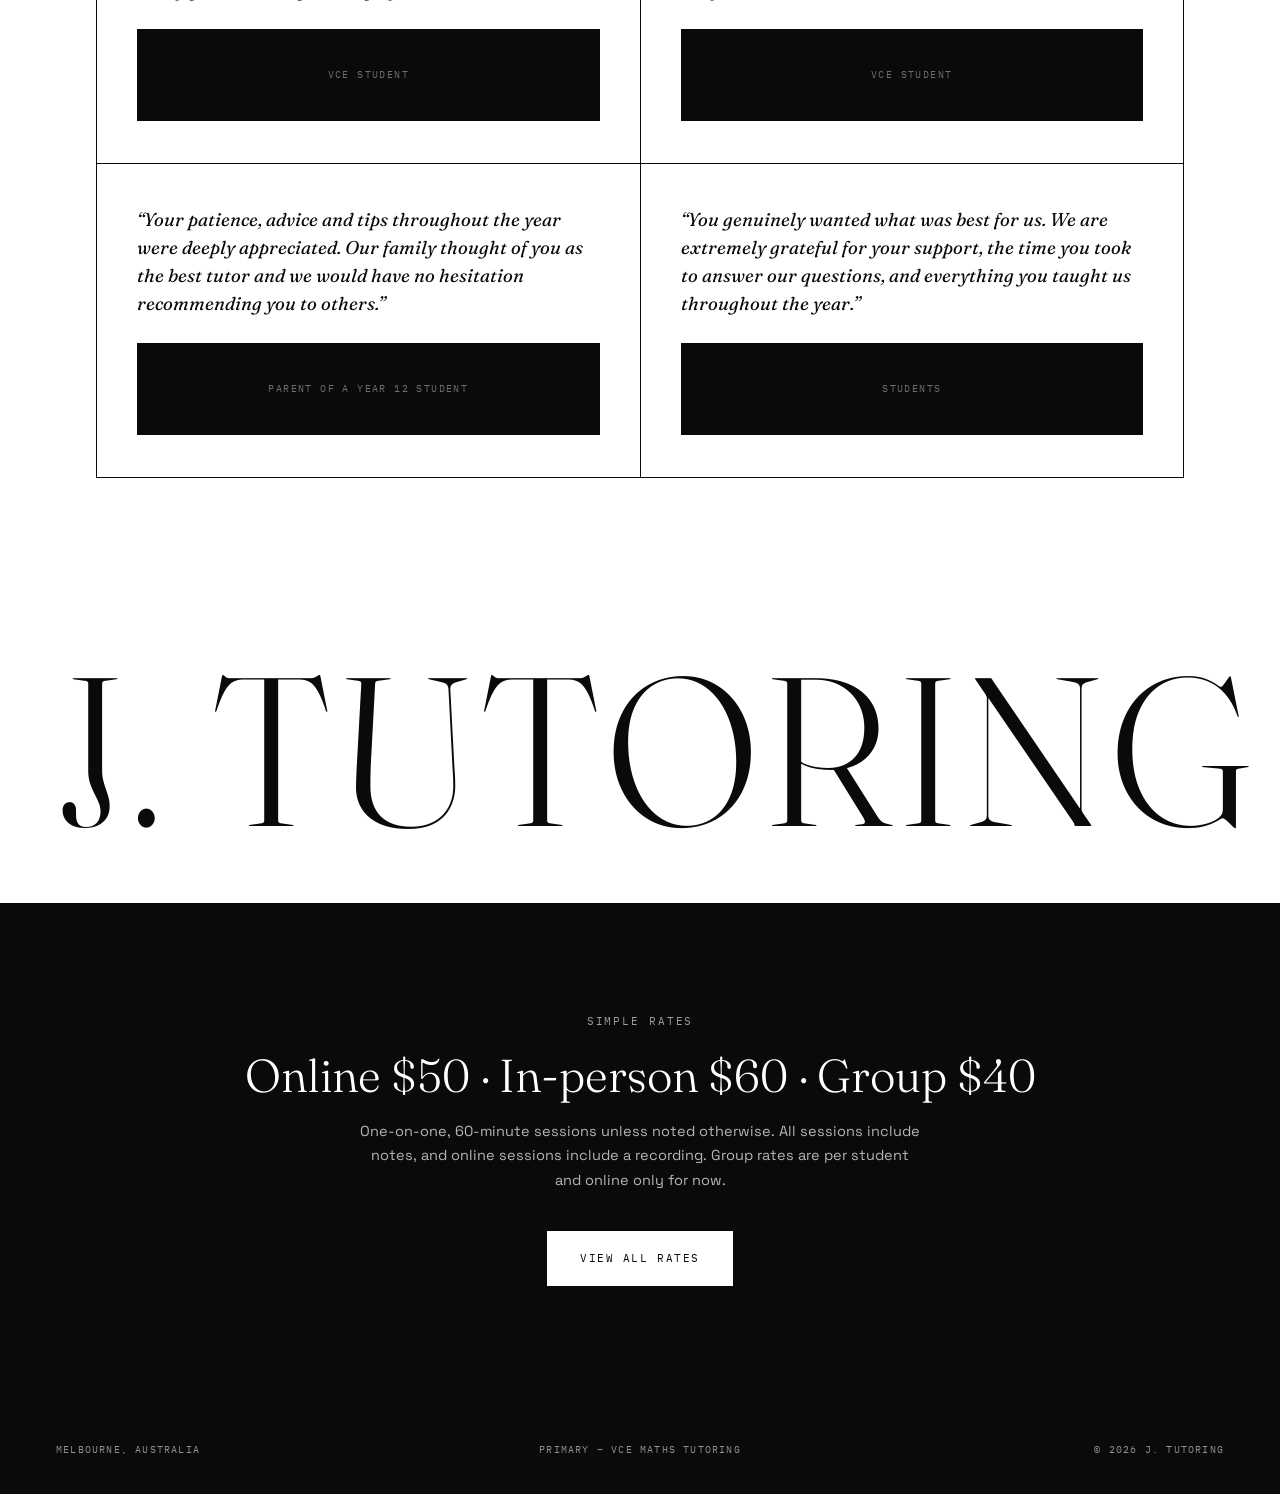
==== commit ebf6f277: "feat: full Hermes-architecture redesign, black & white Clone the Hermes site structure exactly, tuto" ====
--- a/index.html
+++ b/index.html
@@ -13,65 +13,16 @@
 <meta property="og:url" content="https://justingenmaths.com/">
 <link rel="preconnect" href="https://fonts.googleapis.com">
 <link rel="preconnect" href="https://fonts.gstatic.com" crossorigin>
-<link rel="stylesheet" href="https://fonts.googleapis.com/css2?family=Fraunces:ital,opsz,wght@0,9..144,400..700;1,9..144,400..700&family=IBM+Plex+Mono:wght@400;500&family=Space+Grotesk:wght@300..600&display=swap">
+<link rel="stylesheet" href="https://fonts.googleapis.com/css2?family=Fraunces:ital,opsz,wght@0,9..144,300..700;1,9..144,300..700&family=IBM+Plex+Mono:wght@400;500&family=Space+Grotesk:wght@300..600&display=swap">
 <link rel="icon" href="favicon.svg" type="image/svg+xml">
 <link rel="stylesheet" href="styles.css">
-<style>
-  /* Hermes-style hero */
-  .hero{background:var(--ink); color:var(--white); display:grid; grid-template-columns:1.15fr 0.85fr; gap:60px; align-items:center; padding:90px 56px 96px 90px;}
-  .hero-badge{display:inline-block; font-family:var(--mono); font-size:10.5px; letter-spacing:0.2em; text-transform:uppercase; color:var(--white); border:1px solid rgba(255,255,255,0.4); padding:8px 14px; margin-bottom:32px;}
-  .hero-title{font-family:var(--serif); font-weight:600; text-transform:uppercase; font-size:clamp(52px,7.6vw,112px); line-height:0.94; letter-spacing:-0.02em; margin:0;}
-  .hero-title span{display:block;}
-  .hero-title .hero-accent{font-style:italic; font-weight:500;}
-  .hero-sub{font-size:16px; line-height:1.7; opacity:0.72; max-width:480px; margin-top:28px; font-weight:300;}
-  .hero-actions{display:flex; gap:16px; margin-top:36px; flex-wrap:wrap;}
-  .btn-solid{display:inline-flex; align-items:center; gap:10px; background:var(--white); color:var(--ink); padding:16px 30px; text-decoration:none; font-family:var(--mono); font-size:11px; letter-spacing:0.14em; text-transform:uppercase; border:1px solid var(--white); border-radius:0; transition:transform 0.25s var(--ease), background 0.25s var(--ease);}
-  .btn-solid:hover{background:var(--paper); transform:translateY(-2px);}
-  .btn-ghost{display:inline-flex; align-items:center; gap:10px; background:none; color:var(--white); padding:16px 30px; text-decoration:none; font-family:var(--mono); font-size:11px; letter-spacing:0.14em; text-transform:uppercase; border:1px solid rgba(255,255,255,0.45); border-radius:0; transition:border-color 0.25s var(--ease), background 0.25s var(--ease);}
-  .btn-ghost:hover{border-color:var(--white); background:rgba(255,255,255,0.08);}
-  .terminal-box{margin-top:44px; border:1px solid rgba(255,255,255,0.3); max-width:520px;}
-  .terminal-bar{display:flex; align-items:center; gap:6px; padding:10px 14px; border-bottom:1px solid rgba(255,255,255,0.3);}
-  .terminal-dot{width:8px; height:8px; border-radius:50%; background:var(--white); opacity:0.5;}
-  .terminal-label{margin-left:auto; font-family:var(--mono); font-size:10px; letter-spacing:0.16em; text-transform:uppercase; opacity:0.6;}
-  .terminal-line{font-family:var(--mono); font-size:13px; padding:16px 18px; opacity:0.9; overflow-x:auto; white-space:nowrap;}
-  .term-prompt{color:var(--white); opacity:0.9; margin-right:8px;}
-  .term-arrow{opacity:0.55; margin:0 8px;}
-  .hero-visual{position:relative; display:flex; align-items:center; justify-content:center; border:1px solid rgba(255,255,255,0.35); padding:34px; min-height:340px;}
-  .hero-visual svg{width:100%; max-width:300px;}
-  .hero-visual .badge{background:var(--white); color:var(--ink);}
-  .hero-visual .badge .num{font-family:var(--serif); font-style:italic; font-weight:600; font-size:22px; line-height:1;}
-  .hero-visual .badge .cap{font-family:var(--mono); font-size:7px; letter-spacing:0.1em; text-transform:uppercase; margin-top:2px;}
-  @media (max-width:900px){
-    .hero{grid-template-columns:1fr; padding:60px 24px 70px; gap:44px;}
-    .hero-visual{min-height:240px; padding:24px;}
-  }
-  /* terminal strip (topics) */
-  .terminal-strip{border-top:1px solid rgba(255,255,255,0.25); border-bottom:1px solid rgba(255,255,255,0.25); background:var(--ink); color:var(--white); font-family:var(--mono); font-size:12.5px; letter-spacing:0.16em; text-transform:uppercase; padding:16px 56px 16px 90px; overflow-x:auto; white-space:nowrap; margin-top:1px;}
-  .terminal-strip .hi{color:var(--white); text-decoration:underline; text-underline-offset:5px;}
-  @media (max-width:900px){.terminal-strip{padding-left:24px; padding-right:24px; font-size:11px;}}
-  /* giant brand wordmark */
-  .giant-brand{font-family:var(--serif); font-weight:600; text-transform:uppercase; font-size:clamp(72px,15vw,210px); line-height:0.8; letter-spacing:-0.03em; text-align:center; color:var(--ink); padding:80px 56px 20px; user-select:none; white-space:nowrap; overflow:hidden;}
-  .quote{padding-bottom:90px;}
-  .about-teaser{max-width:1180px; margin:0 auto; padding:90px 56px 110px 90px; display:flex; gap:60px; align-items:center; flex-wrap:wrap;}
-  .about-teaser .copy{flex:1; min-width:280px;}
-  .about-teaser h2{font-family:var(--serif); font-weight:500; font-size:clamp(26px,3vw,36px); margin-bottom:18px; letter-spacing:-0.01em;}
-  .about-teaser p{font-size:14.5px; line-height:1.75; opacity:0.7; max-width:520px;}
-  .about-teaser a.cta{margin-top:26px;}
-  @media (max-width:900px){.about-teaser{padding-left:24px; padding-right:24px;}}
-  .closing{background:var(--ink); color:var(--white); text-align:center; padding:90px 40px;}
-  .closing h2{font-family:var(--serif); font-style:italic; font-weight:500; font-size:clamp(28px,4vw,48px); margin-bottom:30px;}
-  .closing .cta{border-color:var(--white); color:var(--white);}
-  .closing .cta:before{background:var(--white);}
-  .closing .cta:hover{color:var(--ink);}
-</style>
 </head>
 <body>
 
 <a class="skip-link" href="#main-content">Skip to content</a>
-<div class="cursor-dot" id="cursorDot" aria-hidden="true"></div>
 
 <nav aria-label="Primary navigation">
-  <a class="mark" href="index.html">J. Tutoring</a>
+  <a class="mark" href="index.html">J. <span>Tutoring</span></a>
   <button class="nav-toggle" id="navToggle" aria-label="Open menu" aria-controls="navList" aria-expanded="false"><span></span><span></span><span></span></button>
   <ul id="navList">
     <li class="current"><a href="index.html" aria-current="page">Home</a></li>
@@ -86,130 +37,166 @@
 
 <main id="main-content">
 
+<!-- ============ HERO (Hermes full-screen dark stage) ============ -->
 <div class="hero">
-  <div class="hero-copy">
-    <div class="hero-badge">One-to-one · Melbourne &amp; online</div>
-    <h1 class="hero-title">
-      <span>Made to</span>
-      <span>measure.</span>
-      <span class="hero-accent">Marked to</span>
-      <span class="hero-accent">perfection.</span>
-    </h1>
-    <p class="hero-sub">One-to-one VCE General Maths tutoring in Melbourne and online, taught from first principles, then sharpened by exactly where you're stuck.</p>
-    <div class="hero-actions">
-      <a class="btn-solid" href="contact.html">Request a trial</a>
-      <a class="btn-ghost" href="tutoring.html">See how it works</a>
-    </div>
-    <div class="terminal-box">
-      <div class="terminal-bar"><span class="terminal-dot"></span><span class="terminal-dot"></span><span class="terminal-dot"></span><span class="terminal-label">contact</span></div>
-      <div class="terminal-line"><span class="term-prompt">$</span> trial@justingenmaths.com <span class="term-arrow">→</span> 20–30 min free lesson</div>
-    </div>
-  </div>
-  <div class="hero-visual">
-    <svg width="100%" viewBox="0 0 300 300" role="img" aria-label="A stylised parabola representing progress through VCE General Maths">
-      <line x1="20" y1="150" x2="280" y2="150" stroke="#FFFFFF" stroke-opacity="0.35" stroke-width="0.75"/>
-      <line x1="150" y1="20" x2="150" y2="280" stroke="#FFFFFF" stroke-opacity="0.35" stroke-width="0.75"/>
-      <path id="parabola" d="M 30 260 Q 150 -20 270 260" fill="none" stroke="#FFFFFF" stroke-width="1.5"/>
-      <circle class="dot" style="animation:dotIn 0.4s ease forwards; animation-delay:1.5s" cx="150" cy="60" r="3" fill="#FFFFFF"/>
-      <circle class="dot" style="animation:dotIn 0.4s ease forwards; animation-delay:1.65s" cx="90" cy="180" r="3" fill="#FFFFFF"/>
-      <circle class="dot" style="animation:dotIn 0.4s ease forwards; animation-delay:1.8s" cx="210" cy="180" r="3" fill="#FFFFFF"/>
-    </svg>
-    <div class="badge"><div class="num">50</div><div class="cap">tutor score</div></div>
-  </div>
-</div>
-
-<div class="terminal-strip">
-  <span>data</span> — <span>algebra</span> — <span>measurement</span> — <span class="hi">financial maths</span> — <span>matrices</span> — <span>networks</span> — <span class="hi">recursion</span> — <span>data</span> — <span>algebra</span> — <span>measurement</span> — <span class="hi">financial maths</span> — <span>matrices</span> — <span>networks</span> — <span class="hi">recursion</span> —
-</div>
-
-<div class="fit reveal">
-  <div class="fit-heading">How it works</div>
-  <div class="fit-row">
-    <div class="fit-card">
-      <div class="fit-word">UNDERSTAND</div>
-      <svg class="fit-icon" viewBox="0 0 60 60" fill="none"><circle cx="28" cy="24" r="14" stroke="#0A0A0A" stroke-width="1.25"/><line x1="23" y1="40" x2="33" y2="40" stroke="#0A0A0A" stroke-width="1.25"/><line x1="25" y1="45" x2="31" y2="45" stroke="#0A0A0A" stroke-width="1"/><line x1="28" y1="6" x2="28" y2="12" stroke="#0A0A0A" stroke-width="1.5"/></svg>
-      <div class="label">The concept</div>
-      <p>Every topic starts with the concept itself, taught from first principles, so it actually makes sense rather than just being memorised.</p>
-    </div>
-    <div class="fit-card mid">
-      <div class="fit-word">DIAGNOSE</div>
-      <svg class="fit-icon" viewBox="0 0 60 60" fill="none"><circle cx="24" cy="24" r="15" stroke="#0A0A0A" stroke-width="1.25"/><line x1="35" y1="35" x2="52" y2="52" stroke="#0A0A0A" stroke-width="1.5"/><line x1="18" y1="24" x2="30" y2="24" stroke="#0A0A0A" stroke-width="1"/></svg>
-      <div class="label">The read</div>
-      <p>From there, exercises and practice work show exactly where marks are still slipping, not just a vague sense of needing more practice.</p>
-    </div>
-    <div class="fit-card low">
-      <div class="fit-word">REBUILD</div>
-      <svg class="fit-icon" viewBox="0 0 60 60" fill="none"><path d="M10 50 L50 50 L10 10 Z" stroke="#0A0A0A" stroke-width="1.25"/><line x1="18" y1="42" x2="24" y2="42" stroke="#0A0A0A" stroke-width="1.25"/><line x1="18" y1="34" x2="30" y2="34" stroke="#0A0A0A" stroke-width="1"/></svg>
-      <div class="label">The build</div>
-      <p>Whatever that practice turns up gets rebuilt properly, targeting that exact gap rather than re-covering everything that's already solid.</p>
-    </div>
-    <div class="fit-card tall">
-      <div class="fit-word">AUTOMATE</div>
-      <svg class="fit-icon" viewBox="0 0 60 60" fill="none"><circle cx="27" cy="30" r="16" stroke="#0A0A0A" stroke-width="1.25"/><line x1="27" y1="30" x2="27" y2="20" stroke="#0A0A0A" stroke-width="1.25"/><line x1="27" y1="30" x2="35" y2="34" stroke="#0A0A0A" stroke-width="1.25"/><path d="M40 14 L45 19 L52 10" stroke="#0A0A0A" stroke-width="1.5" fill="none"/></svg>
-      <div class="label">The finish</div>
-      <p>Practice under real exam conditions, timed and marked against VCAA criteria, until the process is automatic.</p>
-    </div>
-  </div>
-</div>
-
-<div class="quote reveal">
-  <div class="quote-mark">"</div>
-  <div class="quote-body">
-    <p>The gap between a study score of 30 and a study score of <span>50</span> is rarely talent. It's whether anyone ever showed you the pattern.</p>
-    <div class="who">Teaching philosophy</div>
-  </div>
-</div>
-
-<div class="rule"></div>
-
-<section class="testimonials reveal" aria-labelledby="testimonials-heading">
-  <div class="testimonials-heading">
-    <div class="fit-heading">Student &amp; parent feedback</div>
-    <h2 id="testimonials-heading">What students and parents say.</h2>
-    <p>Honest feedback from students and families I’ve worked with.</p>
-  </div>
-  <div class="testimonial-grid">
-    <article class="testimonial-card">
-      <div class="testimonial-mark" aria-hidden="true">“</div>
-      <blockquote>Thank you for your dedication and patience, especially when you first taught me the three-step Financial Solver. I thought it was so hard at first, but your help really got me through a tough year.</blockquote>
-      <footer><strong>Bella</strong><span>VCE student</span></footer>
-    </article>
-    <article class="testimonial-card">
-      <div class="testimonial-mark" aria-hidden="true">“</div>
-      <blockquote>You helped make things easier for me. I really appreciated how patient you were whenever I got a question wrong, and how you supported me throughout the year.</blockquote>
-      <footer><strong>Crystal</strong><span>VCE student</span></footer>
-    </article>
-    <article class="testimonial-card">
-      <div class="testimonial-mark" aria-hidden="true">“</div>
-      <blockquote>Your patience, advice and tips throughout the year were deeply appreciated. Our family thought of you as the best tutor and we would have no hesitation recommending you to others.</blockquote>
-      <footer><strong>Anna</strong><span>Parent of a Year 12 student</span></footer>
-    </article>
-    <article class="testimonial-card">
-      <div class="testimonial-mark" aria-hidden="true">“</div>
-      <blockquote>You genuinely wanted what was best for us. We are extremely grateful for your support, the time you took to answer our questions, and everything you taught us throughout the year.</blockquote>
-      <footer><strong>Katherine &amp; Chris</strong><span>Students</span></footer>
-    </article>
-  </div>
-</section>
-
-<div class="rule"></div>
-
-<div class="about-teaser reveal">
-  <div class="framed-box" style="flex:0 0 220px; aspect-ratio:1/1.1;">
-    <svg width="60%" viewBox="0 0 100 100" role="img" aria-label="Abstract mathematical diagram representing the tutor's teaching approach"><circle cx="50" cy="50" r="30" stroke="#0A0A0A" stroke-width="1" fill="none"/><line x1="50" y1="20" x2="50" y2="80" stroke="#0A0A0A" stroke-width="1"/></svg>
-  </div>
-  <div class="copy">
-    <h2>Taught by someone who still remembers what it's like to sit the exam.</h2>
-    <p>Melbourne-based, tutoring VCE General Maths privately since 2020 alongside a finance background and university-level statistics tutoring, backed by an ATAR of 98.00 and a perfect study score of 50 in General Maths itself. The approach comes from marking and diagnosing exam-style work as a university tutor, and from writing VCE General Maths textbook content for Edrolo, not just from having done well in the subject once.</p>
-    <a class="cta" href="tutoring.html">More about the approach</a>
-  </div>
-</div>
-
-<div class="giant-brand" aria-hidden="true">J. Tutoring</div>
-
-<div class="closing">
-  <h2>Ready to close the gap?</h2>
-  <a class="cta" href="contact.html">Request a trial</a>
+  <div class="hero-badge">One-to-one · Melbourne &amp; online</div>
+  <h1 class="hero-title">
+    Made to<br>measure.<br><span class="it">Marked to</span><br><span class="it">perfection.</span>
+  </h1>
+  <p class="hero-sub">One-to-one VCE General Maths tutoring in Melbourne and online, taught from first principles, then sharpened by exactly where you're stuck.</p>
+  <div class="hero-actions">
+    <a class="btn btn-solid" href="contact.html">Request a trial</a>
+    <a class="btn btn-ghost" href="tutoring.html">See how it works</a>
+  </div>
+  <div class="hero-deco" aria-hidden="true">/\-_=+&lt;| -/= ~:*-/</div>
+  <div class="hero-eyebrow l">VCE General Maths — 2026</div>
+  <div class="hero-eyebrow r">Melbourne — online</div>
+</div>
+
+<!-- ============ INSTALL / START (terminal band) ============ -->
+<div class="install reveal">
+  <div class="mono">Start here</div>
+  <h2>Book a free trial lesson.</h2>
+  <p class="dek">A 20–30 minute session, in person or online, to understand your goals and current level before anything is committed.</p>
+  <div class="install-tabs" role="tablist" aria-label="Session format">
+    <button class="active" type="button" role="tab" aria-selected="true">In person</button>
+    <button type="button" role="tab" aria-selected="false">Online</button>
+  </div>
+  <div class="terminal" aria-label="How to start">
+    <div class="terminal-bar"><span class="terminal-dot"></span><span class="terminal-dot"></span><span class="terminal-dot"></span><span class="terminal-label">contact</span></div>
+    <div class="terminal-line"><span class="p">$</span><span class="c" id="installLine">trial@justingenmaths.com → 20–30 min free lesson</span></div>
+  </div>
+  <div class="hint">No commitment · Notes included · Reply within 1–2 days</div>
+</div>
+
+<!-- ============ CARDS (Hermes platform row → year levels) ============ -->
+<div class="cards reveal">
+  <div class="cards-head">
+    <div class="mono">What I teach</div>
+    <h2>Primary school, Year 7–10, and VCE General Maths.</h2>
+  </div>
+  <div class="cards-grid">
+    <article class="card">
+      <div class="art" aria-hidden="true">
+        <svg viewBox="0 0 100 100" fill="none"><circle cx="50" cy="50" r="30" stroke="#0A0A0A" stroke-width="1.2"/><circle cx="50" cy="50" r="18" stroke="#0A0A0A" stroke-width="1"/><circle cx="50" cy="50" r="6" fill="#0A0A0A"/></svg>
+      </div>
+      <div class="card-tag">Primary school</div>
+      <h3>Foundations</h3>
+      <p class="card-sub">Number, measurement, space, statistics, and early algebra, built before high-school maths begins.</p>
+      <a class="card-link" href="pricing.html">View rates</a>
+    </article>
+    <article class="card">
+      <div class="art" aria-hidden="true">
+        <svg viewBox="0 0 100 100" fill="none"><path d="M20 80 L50 30 L80 80 Z" stroke="#0A0A0A" stroke-width="1.2"/><line x1="35" y1="64" x2="65" y2="64" stroke="#0A0A0A" stroke-width="1"/><line x1="42" y1="50" x2="58" y2="50" stroke="#0A0A0A" stroke-width="1"/></svg>
+      </div>
+      <div class="card-tag">Year 7–10</div>
+      <h3>Bridge the gaps</h3>
+      <p class="card-sub">Algebra, measurement and geometry, statistics and probability, building toward VCE subject choices in Year 10.</p>
+      <a class="card-link" href="pricing.html">View rates</a>
+    </article>
+    <article class="card">
+      <div class="art" aria-hidden="true">
+        <svg viewBox="0 0 100 100" fill="none"><path d="M20 85 Q 50 15 80 85" stroke="#0A0A0A" stroke-width="1.2"/><line x1="20" y1="85" x2="80" y2="85" stroke="#0A0A0A" stroke-width="1"/><circle cx="50" cy="42" r="3.5" fill="#0A0A0A"/></svg>
+      </div>
+      <div class="card-tag">VCE General Maths</div>
+      <h3>Close the gap</h3>
+      <p class="card-sub">Data analysis, financial modelling, matrices, and networks, taught properly and drilled under exam conditions.</p>
+      <a class="card-link" href="pricing.html">View rates</a>
+    </article>
+  </div>
+</div>
+
+<!-- ============ FEATURE PREVIEW (Hermes #1..#6) ============ -->
+<div class="features reveal">
+  <div class="features-head">
+    <div class="mono">How it works — preview</div>
+    <h2>Four steps, no guesswork.</h2>
+  </div>
+
+  <div class="feature-block">
+    <div class="feature-num"><b>#1</b>Understand</div>
+    <div class="feature-body">
+      <h3><em>First principles.</em></h3>
+      <p>Every topic starts with the concept itself, taught from first principles, so it actually makes sense rather than just being memorised. Rote learning gets partway there, but caps how far marks can really go.</p>
+    </div>
+  </div>
+
+  <div class="feature-block">
+    <div class="feature-num"><b>#2</b>Diagnose</div>
+    <div class="feature-body">
+      <h3><em>Find the gap.</em></h3>
+      <p>Exercises, tests, and homework reveal exactly where marks are still slipping — a specific technique, a formula, or a step that isn't automatic yet — not a vague sense of needing more practice.</p>
+    </div>
+  </div>
+
+  <div class="feature-block">
+    <div class="feature-num"><b>#3</b>Rebuild</div>
+    <div class="feature-body">
+      <h3><em>Fix it properly.</em></h3>
+      <p>Whatever that practice turns up gets rebuilt from wherever it actually broke down, not from the start of the textbook, so time goes toward what's missing rather than what's already solid.</p>
+    </div>
+  </div>
+
+  <div class="feature-block">
+    <div class="feature-num"><b>#4</b>Automate</div>
+    <div class="feature-body">
+      <h3><em>Exam conditions.</em></h3>
+      <p>Closer to SACs and exams, sessions shift to timed practice marked against VCAA criteria, so the process holds up under real exam pressure, not just in a quiet room with no clock.</p>
+    </div>
+  </div>
+
+  <div class="feature-block">
+    <div class="feature-num"><b>#5</b>Resources</div>
+    <div class="feature-body">
+      <h3><em>Notes included.</em></h3>
+      <p>Session notes, printed materials, and recordings of online sessions, so what happens in the lesson carries into the week between sessions.</p>
+    </div>
+  </div>
+
+  <div class="feature-block">
+    <div class="feature-num"><b>#6</b>Support</div>
+    <div class="feature-body">
+      <h3><em>Between sessions.</em></h3>
+      <p>One-to-one attention doesn't stop at the lesson. Questions get answered between sessions, and rescheduling is free — no commitment, one-off sessions available.</p>
+    </div>
+  </div>
+</div>
+
+<!-- ============ TESTIMONIALS ============ -->
+<div class="testimonials reveal">
+  <div class="testimonials-head">
+    <div class="mono">Student &amp; parent feedback</div>
+    <h2>What students and parents say.</h2>
+  </div>
+  <div class="testimonials-grid">
+    <article class="tcard">
+      <blockquote>“Thank you for your dedication and patience, especially when you first taught me the three-step Financial Solver. I thought it was so hard at first, but your help really got me through a tough year.”</blockquote>
+      <footer><strong>Bella</strong>VCE student</footer>
+    </article>
+    <article class="tcard">
+      <blockquote>“You helped make things easier for me. I really appreciated how patient you were whenever I got a question wrong, and how you supported me throughout the year.”</blockquote>
+      <footer><strong>Crystal</strong>VCE student</footer>
+    </article>
+    <article class="tcard">
+      <blockquote>“Your patience, advice and tips throughout the year were deeply appreciated. Our family thought of you as the best tutor and we would have no hesitation recommending you to others.”</blockquote>
+      <footer><strong>Anna</strong>Parent of a Year 12 student</footer>
+    </article>
+    <article class="tcard">
+      <blockquote>“You genuinely wanted what was best for us. We are extremely grateful for your support, the time you took to answer our questions, and everything you taught us throughout the year.”</blockquote>
+      <footer><strong>Katherine &amp; Chris</strong>Students</footer>
+    </article>
+  </div>
+</div>
+
+<!-- ============ GIANT WORDMARK ============ -->
+<div class="wordmark" aria-hidden="true">J. Tutoring</div>
+
+<!-- ============ PRICING BAND (Hermes "Nous Portal") ============ -->
+<div class="band">
+  <div class="mono">Simple rates</div>
+  <h2>Online $50 · In-person $60 · Group $40</h2>
+  <p class="dek">One-on-one, 60-minute sessions unless noted otherwise. All sessions include notes, and online sessions include a recording. Group rates are per student and online only for now.</p>
+  <a class="btn btn-solid" href="pricing.html">View all rates</a>
 </div>
 
 </main>
@@ -221,6 +208,5 @@
 </footer>
 
 <script src="script.js"></script>
-<style>@keyframes dotIn{to{opacity:1;}} .dot{opacity:0;} @media (prefers-reduced-motion:reduce){.dot{opacity:1;}}</style>
 </body>
 </html>
--- a/styles.css
+++ b/styles.css
@@ -1,327 +1,444 @@
 /* ============================================================
-   J. Tutoring — black & white editorial redesign
-   Inspired by: hermes-agent.nousresearch.com (clean, mono labels,
-   numbered features, sharp corners, generous whitespace)
-   Fonts: Fraunces (display serif) · Space Grotesk (body) · IBM Plex Mono (labels)
+   J. Tutoring — black & white clone of the Hermes design system
+   Architecture reference: hermes-agent.nousresearch.com
+   Palette: ink #0A0A0A / paper #F5F5F3 / white #FFFFFF / muted #6E6E6B
+   Type: Fraunces (display serif) · IBM Plex Mono (labels) · Space Grotesk (body)
    ============================================================ */
 
 :root{
+  --ink:#0A0A0A;
+  --paper:#F5F5F3;
   --white:#FFFFFF;
-  --paper:#F5F5F3;
-  --ink:#0A0A0A;
-  --muted:#6E6E6B;         /* AA-compliant gray on white (~5.5:1) */
-  --line:#0A0A0A;
-  --ease:cubic-bezier(0.16,1,0.3,1);
-  --serif:'Fraunces', Georgia, serif;
-  --sans:'Space Grotesk', system-ui, sans-serif;
-  --mono:'IBM Plex Mono', ui-monospace, monospace;
-}
-
-*{box-sizing:border-box; margin:0; padding:0;}
+  --muted:#6E6E6B;
+  --line:rgba(10,10,10,0.16);
+  --line-light:rgba(255,255,255,0.28);
+  --serif:'Fraunces', Georgia, 'Times New Roman', serif;
+  --mono:'IBM Plex Mono', ui-monospace, SFMono-Regular, Menlo, monospace;
+  --sans:'Space Grotesk', system-ui, -apple-system, sans-serif;
+  --ease:cubic-bezier(.22,1,.36,1);
+  --radius:0;
+  --maxw:1200px;
+  --gutter:56px;
+  --u:min(calc(100vw / 980), 1.45px);
+}
+
+*,*:before,*:after{box-sizing:border-box; margin:0; padding:0;}
 html{scroll-behavior:smooth;}
-body{background:var(--white); color:var(--ink); font-family:var(--sans); font-weight:300; overflow-x:hidden; -webkit-font-smoothing:antialiased;}
+body{
+  background:var(--white); color:var(--ink);
+  font-family:var(--sans); font-size:15px; line-height:1.6;
+  -webkit-font-smoothing:antialiased; text-rendering:optimizeLegibility;
+}
+::selection{background:var(--ink); color:var(--white);}
+img,svg{display:block; max-width:100%;}
 a{color:inherit;}
-main{display:block;}
-
-/* skip link */
-.skip-link{position:absolute; left:16px; top:-100px; z-index:1000; padding:12px 16px; background:var(--ink); color:var(--white); font-size:12px;}
-.skip-link:focus{top:16px;}
-
-/* mono microcopy */
-.mono{font-family:var(--mono); font-size:11px; letter-spacing:0.14em; text-transform:uppercase;}
-
-/* custom cursor (fine pointers only) */
-@media (pointer:fine){
-  body{cursor:none;}
-  .cursor-dot{
-    position:fixed; top:0; left:0; width:14px; height:14px; border-radius:50%; background:var(--ink);
-    pointer-events:none; z-index:999; transform:translate(-50%,-50%); transition:transform 0.08s linear;
+ul{list-style:none;}
+button{font:inherit; cursor:pointer;}
+.skip-link{
+  position:fixed; left:-999px; top:0; z-index:300; background:var(--white); color:var(--ink);
+  padding:12px 18px; font-family:var(--mono); font-size:11px; letter-spacing:.1em; text-transform:uppercase;
+}
+.skip-link:focus{left:0;}
+.cursor-dot{display:none;}
+
+/* mono utility */
+.mono{
+  font-family:var(--mono); font-size:10.5px; letter-spacing:.18em; text-transform:uppercase;
+}
+
+/* ============================================================
+   NAV — overlay over the dark hero, like Hermes
+   ============================================================ */
+nav{
+  position:absolute; top:0; left:0; right:0; z-index:50;
+  display:grid; grid-template-columns:1fr auto 1fr; align-items:center;
+  padding:28px var(--gutter);
+  color:var(--white);
+}
+.mark{
+  font-family:var(--serif); font-weight:600; letter-spacing:.02em;
+  text-decoration:none; text-transform:uppercase; font-size:15px;
+}
+.mark span{font-style:italic;}
+nav ul{display:flex; gap:34px; justify-content:flex-end;}
+nav ul a{
+  font-family:var(--mono); font-size:10.5px; letter-spacing:.16em; text-transform:uppercase;
+  text-decoration:none; color:rgba(255,255,255,.72); padding-bottom:6px; border-bottom:1px solid transparent;
+  transition:color .2s, border-color .2s;
+}
+nav ul a:hover{color:var(--white);}
+nav ul li.current a{color:var(--white); border-bottom-color:var(--white);}
+.nav-toggle{display:none;}
+
+@media (max-width:900px){
+  nav{grid-template-columns:1fr auto; padding:20px 24px;}
+  .nav-toggle{
+    display:flex; flex-direction:column; gap:5px; background:none; border:none; padding:4px;
   }
-}
-
-/* ============ nav ============ */
-nav{
-  display:flex; justify-content:space-between; align-items:center; padding:28px 56px;
-  border-bottom:1px solid var(--line); position:relative; z-index:20; background:var(--white);
-}
-nav .mark{font-family:var(--serif); font-weight:600; font-size:20px; text-decoration:none; letter-spacing:-0.01em;}
-nav ul{list-style:none; display:flex; gap:36px;}
-nav li{position:relative;}
-nav a{color:var(--ink); text-decoration:none; font-family:var(--mono); font-size:10.5px; letter-spacing:0.14em; text-transform:uppercase;}
-nav li:after{
-  content:""; position:absolute; left:0; bottom:-4px; height:1px; width:100%; background:var(--ink);
-  transform:scaleX(0); transform-origin:left; transition:transform 0.4s var(--ease);
-}
-nav li:hover:after{transform:scaleX(1);}
-nav li.current a{font-weight:500;}
-nav li.current:after{transform:scaleX(1);}
-.nav-toggle{display:none; flex-direction:column; gap:5px; background:none; border:none; cursor:pointer; z-index:21;}
-.nav-toggle span{width:22px; height:1px; background:var(--ink);}
-
-@media (max-width:900px){
-  nav{padding:22px 24px;}
+  .nav-toggle span{width:22px; height:2px; background:var(--white); transition:transform .25s, opacity .25s;}
+  .nav-toggle.open span:nth-child(1){transform:translateY(7px) rotate(45deg);}
+  .nav-toggle.open span:nth-child(2){opacity:0;}
+  .nav-toggle.open span:nth-child(3){transform:translateY(-7px) rotate(-45deg);}
   nav ul{
-    position:fixed; inset:0; top:0; background:var(--white); flex-direction:column; justify-content:center;
-    align-items:center; gap:34px; transform:translateY(-100%); transition:transform 0.4s var(--ease); z-index:19;
+    position:fixed; inset:0; background:var(--ink); flex-direction:column; justify-content:center;
+    align-items:center; gap:28px; transform:translateX(100%); transition:transform .35s var(--ease); z-index:-1;
   }
-  nav ul.open{transform:translateY(0);}
-  nav ul a{font-size:13px;}
-  .nav-toggle{display:flex;}
-}
-
-/* ============ page header (inner pages) ============ */
-.page-header{padding:70px 56px 50px; border-bottom:1px solid var(--line);}
-.page-header .eyebrow{font-family:var(--mono); font-size:11px; letter-spacing:0.2em; text-transform:uppercase; color:var(--muted); margin-bottom:20px;}
-.page-header h1{font-family:var(--serif); font-weight:500; font-size:clamp(46px,7vw,96px); line-height:1; letter-spacing:-0.02em;}
-.page-header .dek{font-size:15.5px; opacity:0.65; max-width:480px; margin-top:20px; font-weight:300; line-height:1.6;}
-@media (max-width:900px){.page-header{padding-left:24px; padding-right:24px;}}
-
-/* ============ buttons ============ */
-.cta{
-  position:relative; overflow:hidden; display:inline-flex; align-items:center; gap:10px;
-  width:fit-content; padding:16px 28px; border:1px solid var(--ink);
-  color:var(--ink); text-decoration:none; font-family:var(--mono); font-size:11px; letter-spacing:0.14em; text-transform:uppercase; z-index:1;
-  background:none; cursor:pointer; border-radius:0;
-}
-.cta:before{
-  content:""; position:absolute; inset:0; background:var(--ink); transform:scaleX(0); transform-origin:left;
-  transition:transform 0.45s var(--ease); z-index:-1;
-}
-.cta:hover{color:var(--white);}
-.cta:hover:before{transform:scaleX(1);}
-.cta:after{content:"→"; font-size:14px;}
-.cta:focus-visible, a:focus-visible, button:focus-visible, input:focus-visible, textarea:focus-visible{outline:2px solid var(--ink); outline-offset:4px;}
-.cta:disabled{opacity:0.55; cursor:wait;}
-
-/* ============ scroll reveal ============ */
-.reveal{opacity:0; transform:translateY(24px); transition:opacity 0.8s var(--ease), transform 0.8s var(--ease);}
-.reveal.in{opacity:1; transform:translateY(0);}
-
-/* ============ fit / process cards ============ */
-.fit{max-width:1180px; margin:0 auto; padding:90px 56px 60px; position:relative; counter-reset:fitstep;}
-.fit-heading{font-family:var(--mono); font-size:11px; letter-spacing:0.2em; text-transform:uppercase; color:var(--muted); margin-bottom:44px;}
-.fit-row{display:grid; grid-template-columns:repeat(4,1fr); gap:1px; background:var(--ink); border:1px solid var(--ink);}
-.fit-card{background:var(--white); padding:38px 30px; position:relative; counter-increment:fitstep;}
-.fit-card::before{
-  content:"0" counter(fitstep); font-family:var(--mono); font-size:10px; letter-spacing:0.18em;
-  color:var(--muted); display:block; margin-bottom:16px;
-}
-.fit-word{
-  font-family:var(--serif); font-weight:600; font-size:26px; letter-spacing:-0.01em; color:var(--ink);
-  margin-bottom:6px; white-space:nowrap;
-}
-.fit-icon{width:40px; height:40px; margin:14px 0 18px; transition:transform 0.5s var(--ease);}
-.fit-card:hover .fit-icon{transform:rotate(-6deg) scale(1.08);}
-.fit-card .label{font-family:var(--serif); font-style:italic; font-size:19px; margin-bottom:10px;}
-.fit-card p{font-size:13.5px; line-height:1.7; opacity:0.7;}
-@media (max-width:900px){
-  .fit{padding-left:24px; padding-right:24px;}
-  .fit-row{grid-template-columns:1fr;}
-}
-
-/* ============ pull quote ============ */
-.quote{position:relative; padding:120px 90px; max-width:1100px; margin:0 auto;}
-.quote-mark{font-family:var(--serif); font-size:200px; color:var(--ink); opacity:0.08; position:absolute; top:10px; left:60px; line-height:1;}
-.quote-body{position:relative; z-index:1; max-width:760px; margin-left:80px;}
-.quote-body p{font-family:var(--serif); font-style:italic; font-weight:500; font-size:clamp(24px,3.3vw,40px); line-height:1.35;}
-.quote-body p span{text-decoration:underline; text-decoration-thickness:2px; text-underline-offset:6px;}
-.quote-body .who{margin-top:26px; font-family:var(--mono); font-size:10.5px; letter-spacing:0.16em; text-transform:uppercase; color:var(--muted); text-align:right;}
-@media (max-width:900px){
-  .quote{padding:70px 24px;}
-  .quote-body{margin-left:0;}
-  .quote-mark{left:10px; font-size:120px;}
-}
-
-/* ============ framed box + corner badge ============ */
-.framed-box{
-  position:relative; border:1px solid var(--ink); background:var(--paper);
-  display:flex; align-items:center; justify-content:center; padding:20px;
-}
-.badge{
-  position:absolute; top:-24px; right:-24px; width:76px; height:76px; border-radius:50%;
-  background:var(--ink); color:var(--white); display:flex; flex-direction:column; align-items:center; justify-content:center;
-  transform:rotate(8deg); text-align:center;
-}
-.badge .num{font-family:var(--serif); font-style:italic; font-weight:600; font-size:22px; line-height:1;}
-.badge .cap{font-family:var(--mono); font-size:7px; letter-spacing:0.1em; text-transform:uppercase; margin-top:2px;}
-.offer-note{font-size:13px; line-height:1.6; margin-top:16px; color:var(--ink);}
-
-/* ============ simple content sections ============ */
-.section{max-width:1180px; margin:0 auto; padding:90px 56px;}
-.section.tight{padding-top:50px;}
-.section h2{font-family:var(--serif); font-weight:500; font-size:clamp(28px,3.4vw,44px); line-height:1.15; max-width:640px; letter-spacing:-0.01em;}
-.section .lede{font-size:15.5px; line-height:1.7; opacity:0.7; max-width:560px; margin-top:22px;}
-.rule{border-top:1px solid var(--line); max-width:1180px; margin:0 auto;}
-@media (max-width:900px){.section{padding-left:24px; padding-right:24px;}}
-
-/* ============ two column layout ============ */
-.two-col{display:grid; grid-template-columns:1.1fr 0.9fr; gap:70px; align-items:start;}
-@media (max-width:900px){.two-col{grid-template-columns:1fr;}}
-
-/* ============ tag list ============ */
+  nav ul.open{transform:translateX(0);}
+  nav ul a{font-size:14px; color:var(--white);}
+}
+
+/* ============================================================
+   HERO — full-screen dark stage with noise + vignette
+   ============================================================ */
+.hero{
+  position:relative; min-height:100dvh; background:var(--ink); color:var(--white);
+  display:flex; flex-direction:column; align-items:center; justify-content:center; text-align:center;
+  overflow:hidden; padding:150px var(--gutter) 110px;
+}
+.hero:before{  /* noise */
+  content:""; position:absolute; inset:0; opacity:.05; pointer-events:none;
+  background-image:url("data:image/svg+xml,%3Csvg viewBox='0 0 256 256' xmlns='http://www.w3.org/2000/svg'%3E%3Cfilter id='n'%3E%3CfeTurbulence type='fractalNoise' baseFrequency='0.72' numOctaves='4' stitchTiles='stitch'/%3E%3CfeColorMatrix type='saturate' values='0'/%3E%3C/filter%3E%3Crect width='100%25' height='100%25' filter='url(%23n)'/%3E%3C/svg%3E");
+}
+.hero:after{  /* vignette */
+  content:""; position:absolute; inset:0; pointer-events:none;
+  box-shadow:inset 0 0 220px rgba(0,0,0,.55);
+}
+.hero>*{position:relative; z-index:2;}
+.hero-badge{
+  font-family:var(--mono); font-size:10.5px; letter-spacing:.2em; text-transform:uppercase;
+  border:1px solid var(--line-light); padding:9px 16px; margin-bottom:42px;
+}
+.hero-title{
+  font-family:var(--serif); font-weight:300; text-transform:uppercase;
+  font-size:clamp(44px, 8.2vw, 128px); line-height:.94; letter-spacing:.02em;
+}
+.hero-title .it{font-style:italic; font-weight:300;}
+.hero-sub{
+  margin-top:34px; max-width:560px; font-size:15.5px; line-height:1.75;
+  color:rgba(255,255,255,.72); font-weight:300;
+}
+.hero-actions{display:flex; gap:16px; margin-top:44px; flex-wrap:wrap; justify-content:center;}
+.btn{
+  display:inline-flex; align-items:center; gap:12px;
+  font-family:var(--mono); font-size:11px; letter-spacing:.14em; text-transform:uppercase;
+  padding:18px 32px; text-decoration:none; border:1px solid transparent;
+  transition:transform .25s var(--ease), background .25s, color .25s, border-color .25s;
+}
+.btn-solid{background:var(--white); color:var(--ink);}
+.btn-solid:hover{background:var(--paper); transform:translateY(-2px);}
+.btn-ghost{border-color:var(--line-light); color:var(--white); background:transparent;}
+.btn-ghost:hover{border-color:var(--white); background:rgba(255,255,255,.08);}
+.btn-dark{background:var(--ink); color:var(--white);}
+.btn-dark:hover{background:var(--white); color:var(--ink);}
+.hero-deco{
+  margin-top:52px; font-family:var(--mono); font-size:15px; letter-spacing:.1em;
+  color:rgba(255,255,255,.4); white-space:nowrap; user-select:none;
+}
+.hero-eyebrow{
+  position:absolute; bottom:44px; z-index:2;
+  font-family:var(--mono); font-size:10.5px; letter-spacing:.18em; text-transform:uppercase;
+  color:rgba(255,255,255,.55);
+}
+.hero-eyebrow.l{left:var(--gutter);}
+.hero-eyebrow.r{right:var(--gutter);}
+@media (max-width:900px){
+  .hero{padding:130px 24px 90px;}
+  .hero-deco{display:none;}
+  .hero-eyebrow{font-size:9px;}
+  .hero-eyebrow.l{left:24px;} .hero-eyebrow.r{right:24px;}
+}
+
+/* ============================================================
+   TERMINAL / INSTALL SECTION — paper bg, tabbed command block
+   ============================================================ */
+.install{
+  background:var(--paper); padding:120px var(--gutter);
+  display:flex; flex-direction:column; align-items:center; text-align:center;
+}
+.install h2{font-family:var(--serif); font-weight:300; font-size:clamp(30px,4vw,56px); line-height:1.05; letter-spacing:.01em;}
+.install .dek{max-width:600px; margin:22px auto 0; color:var(--muted); font-size:14.5px; line-height:1.7;}
+.install-tabs{display:flex; margin-top:48px; border:1px solid var(--ink);}
+.install-tabs button{
+  font-family:var(--mono); font-size:10.5px; letter-spacing:.14em; text-transform:uppercase;
+  background:transparent; border:none; padding:14px 26px; color:var(--ink); opacity:.55;
+}
+.install-tabs button.active{background:var(--ink); color:var(--white); opacity:1;}
+.terminal{
+  margin-top:0; width:100%; max-width:760px; background:var(--ink); color:var(--white);
+  text-align:left; border:1px solid var(--ink);
+}
+.terminal-bar{display:flex; align-items:center; gap:7px; padding:13px 16px; border-bottom:1px solid var(--line-light);}
+.terminal-dot{width:8px; height:8px; border-radius:50%; background:var(--white); opacity:.4;}
+.terminal-label{margin-left:auto; font-family:var(--mono); font-size:9.5px; letter-spacing:.16em; text-transform:uppercase; opacity:.55;}
+.terminal-line{
+  font-family:var(--mono); font-size:13px; line-height:1.9; padding:22px 24px;
+  overflow-x:auto; white-space:nowrap;
+}
+.terminal-line .p{color:var(--white); opacity:.9; margin-right:10px;}
+.terminal-line .c{color:rgba(255,255,255,.85);}
+.terminal-line .a{opacity:.55; margin:0 10px;}
+.install .hint{margin-top:26px; font-family:var(--mono); font-size:10px; letter-spacing:.16em; text-transform:uppercase; color:var(--muted);}
+@media (max-width:900px){
+  .install{padding:90px 24px;}
+}
+
+/* ============================================================
+   PLATFORM / YEAR-LEVEL CARDS — 3 columns
+   ============================================================ */
+.cards{
+  max-width:var(--maxw); margin:0 auto; padding:120px var(--gutter);
+}
+.cards-head{margin-bottom:60px;}
+.cards-head .mono{color:var(--muted); margin-bottom:16px; display:block;}
+.cards-head h2{font-family:var(--serif); font-weight:300; font-size:clamp(28px,3.6vw,50px); line-height:1.06;}
+.cards-grid{display:grid; grid-template-columns:repeat(3,1fr); gap:1px; background:var(--ink); border:1px solid var(--ink);}
+.card{background:var(--white); padding:44px 38px 40px; position:relative; display:flex; flex-direction:column; min-height:340px;}
+.card .art{
+  border:1px solid var(--line); background:var(--paper);
+  aspect-ratio:16/9; display:flex; align-items:center; justify-content:center; margin-bottom:30px;
+}
+.card .art svg{width:44%;}
+.card .card-tag{font-family:var(--mono); font-size:9.5px; letter-spacing:.16em; text-transform:uppercase; color:var(--muted); margin-bottom:12px;}
+.card h3{font-family:var(--serif); font-weight:500; font-size:23px; margin-bottom:8px;}
+.card .card-sub{font-size:13.5px; color:var(--muted); line-height:1.6; flex:1;}
+.card .card-link{
+  margin-top:26px; display:inline-flex; align-items:center; gap:10px;
+  font-family:var(--mono); font-size:10.5px; letter-spacing:.14em; text-transform:uppercase;
+  text-decoration:none; color:var(--ink); border-bottom:1px solid var(--ink); padding-bottom:4px; width:fit-content;
+  transition:gap .25s var(--ease);
+}
+.card .card-link:hover{gap:16px;}
+@media (max-width:900px){
+  .cards{padding:90px 24px;}
+  .cards-grid{grid-template-columns:1fr;}
+  .card{min-height:0;}
+}
+
+/* ============================================================
+   FEATURE PREVIEW — 6 numbered blocks with sticky badges
+   ============================================================ */
+.features{background:var(--paper); padding:120px var(--gutter) 130px;}
+.features-head{max-width:var(--maxw); margin:0 auto 80px;}
+.features-head .mono{color:var(--muted); margin-bottom:16px; display:block;}
+.features-head h2{font-family:var(--serif); font-weight:300; font-size:clamp(30px,4vw,56px); line-height:1.05;}
+.feature-block{
+  max-width:var(--maxw); margin:0 auto; display:grid; grid-template-columns:150px 1fr;
+  gap:50px; padding:58px 0; border-top:1px solid var(--ink);
+}
+.feature-block:last-child{border-bottom:1px solid var(--ink);}
+.feature-num{
+  font-family:var(--mono); font-size:11px; letter-spacing:.16em; color:var(--ink);
+  padding-top:10px;
+}
+.feature-num b{font-size:34px; font-weight:400; display:block; margin-bottom:14px; letter-spacing:-.02em;}
+.feature-body h3{font-family:var(--serif); font-weight:500; font-size:clamp(24px,2.8vw,38px); margin-bottom:12px;}
+.feature-body h3 em{font-style:italic;}
+.feature-body p{max-width:640px; color:var(--muted); font-size:14.5px; line-height:1.75;}
+@media (max-width:900px){
+  .features{padding:90px 24px;}
+  .feature-block{grid-template-columns:1fr; gap:20px; padding:44px 0;}
+  .feature-num b{font-size:26px; margin-bottom:8px;}
+}
+
+/* ============================================================
+   TESTIMONIALS — 2x2 grid band
+   ============================================================ */
+.testimonials{max-width:var(--maxw); margin:0 auto; padding:120px var(--gutter);}
+.testimonials-head{margin-bottom:60px;}
+.testimonials-head .mono{color:var(--muted); margin-bottom:16px; display:block;}
+.testimonials-head h2{font-family:var(--serif); font-weight:300; font-size:clamp(28px,3.6vw,50px); line-height:1.06;}
+.testimonials-grid{display:grid; grid-template-columns:1fr 1fr; gap:1px; background:var(--ink); border:1px solid var(--ink);}
+.tcard{background:var(--white); padding:42px 40px;}
+.tcard blockquote{font-family:var(--serif); font-style:italic; font-weight:400; font-size:18.5px; line-height:1.5;}
+.tcard footer{margin-top:26px; font-family:var(--mono); font-size:10px; letter-spacing:.14em; text-transform:uppercase; color:var(--muted);}
+.tcard footer strong{color:var(--ink); font-weight:500; display:block; margin-bottom:4px;}
+@media (max-width:900px){
+  .testimonials{padding:90px 24px;}
+  .testimonials-grid{grid-template-columns:1fr;}
+  .tcard{padding:32px 26px;}
+}
+
+/* ============================================================
+   GIANT WORDMARK
+   ============================================================ */
+.wordmark{
+  font-family:var(--serif); font-weight:300; text-transform:uppercase;
+  font-size:clamp(80px, 16.5vw, 240px); line-height:.78; letter-spacing:.03em; text-align:center;
+  color:var(--ink); padding:70px var(--gutter) 10px; user-select:none;
+  white-space:nowrap; overflow:hidden;
+}
+@media (max-width:900px){.wordmark{font-size:19vw; padding:50px 24px 0;}}
+
+/* ============================================================
+   PRICING BAND — dark CTA band (Hermes "Nous Portal")
+   ============================================================ */
+.band{
+  background:var(--ink); color:var(--white); text-align:center;
+  padding:110px var(--gutter) 120px; margin-top:60px;
+}
+.band .mono{color:rgba(255,255,255,.6); margin-bottom:22px; display:block;}
+.band h2{font-family:var(--serif); font-weight:300; font-size:clamp(28px,3.6vw,50px); line-height:1.06; margin-bottom:18px;}
+.band .dek{max-width:560px; margin:0 auto 38px; color:rgba(255,255,255,.7); font-size:14.5px; line-height:1.7;}
+@media (max-width:900px){.band{padding:90px 24px;}}
+
+/* ============================================================
+   PAGE HEADER (inner pages) — compact dark hero
+   ============================================================ */
+.page-hero{
+  position:relative; background:var(--ink); color:var(--white);
+  padding:190px var(--gutter) 110px; overflow:hidden;
+}
+.page-hero:before{
+  content:""; position:absolute; inset:0; opacity:.05; pointer-events:none;
+  background-image:url("data:image/svg+xml,%3Csvg viewBox='0 0 256 256' xmlns='http://www.w3.org/2000/svg'%3E%3Cfilter id='n'%3E%3CfeTurbulence type='fractalNoise' baseFrequency='0.72' numOctaves='4' stitchTiles='stitch'/%3E%3CfeColorMatrix type='saturate' values='0'/%3E%3C/filter%3E%3Crect width='100%25' height='100%25' filter='url(%23n)'/%3E%3C/svg%3E");
+}
+.page-hero>*{position:relative; z-index:2;}
+.page-hero .mono{color:rgba(255,255,255,.6); margin-bottom:24px; display:block;}
+.page-hero h1{
+  font-family:var(--serif); font-weight:300; text-transform:uppercase;
+  font-size:clamp(40px,6.4vw,92px); line-height:.95; letter-spacing:.02em;
+}
+.page-hero h1 .it{font-style:italic;}
+.page-hero .dek{max-width:560px; margin-top:28px; color:rgba(255,255,255,.7); font-size:15px; line-height:1.75; font-weight:300;}
+@media (max-width:900px){.page-hero{padding:140px 24px 80px;}}
+
+/* ============================================================
+   CONTENT SECTIONS (inner pages)
+   ============================================================ */
+.section{max-width:var(--maxw); margin:0 auto; padding:110px var(--gutter);}
+.section.tight{padding-top:60px;}
+.section.center{text-align:center;}
+.section h2{font-family:var(--serif); font-weight:300; font-size:clamp(28px,3.4vw,46px); line-height:1.1; letter-spacing:.01em;}
+.section .lede{margin-top:20px; max-width:620px; color:var(--muted); font-size:14.5px; line-height:1.75;}
+.section h2 + .lede{margin-top:16px;}
+.two-col{display:grid; grid-template-columns:1.3fr .7fr; gap:70px; align-items:start;}
+.two-col .copy{font-size:15px; line-height:1.85; color:rgba(10,10,10,.88);}
+.rule{border-top:1px solid var(--line);}
 .tag-list{display:flex; flex-wrap:wrap; gap:10px; margin-top:28px;}
 .tag-list span{
-  border:1px solid var(--ink); padding:8px 16px; font-family:var(--mono); font-size:10.5px; letter-spacing:0.08em; text-transform:uppercase;
-}
-
-/* ============ price comparison table ============ */
-.price-table-wrap{max-width:1180px; margin:0 auto; padding:10px 56px 20px; overflow-x:auto;}
-.price-table{width:100%; border-collapse:collapse; min-width:520px;}
+  font-family:var(--mono); font-size:10px; letter-spacing:.12em; text-transform:uppercase;
+  border:1px solid var(--ink); padding:9px 14px;
+}
+@media (max-width:900px){
+  .section{padding:80px 24px;}
+  .two-col{grid-template-columns:1fr; gap:44px;}
+}
+
+/* framed art box (used on about / teasers) */
+.framed-box{
+  border:1px solid var(--ink); background:var(--paper);
+  display:flex; align-items:center; justify-content:center; position:relative; overflow:hidden;
+}
+.framed-box .badge{
+  position:absolute; top:14px; right:14px; background:var(--ink); color:var(--white);
+  display:flex; flex-direction:column; align-items:center; justify-content:center;
+  width:64px; height:64px; border-radius:50%;
+}
+.framed-box .badge .num{font-family:var(--serif); font-style:italic; font-weight:500; font-size:19px; line-height:1;}
+.framed-box .badge .cap{font-family:var(--mono); font-size:6.5px; letter-spacing:.1em; text-transform:uppercase; margin-top:3px;}
+
+/* feature list */
+.feature-list{margin-top:24px; display:flex; flex-direction:column; gap:14px;}
+.feature-list li{
+  position:relative; padding-left:26px; font-size:14.5px; line-height:1.7; color:rgba(10,10,10,.85); max-width:640px;
+}
+.feature-list li:before{content:"—"; position:absolute; left:0; color:var(--ink);}
+
+/* highlight box */
+.highlight-box{
+  border-top:1px solid var(--ink); border-bottom:1px solid var(--ink);
+  padding:56px var(--gutter); text-align:center; background:var(--paper);
+}
+.highlight-box h3{font-family:var(--serif); font-style:italic; font-weight:500; font-size:clamp(22px,2.6vw,30px); margin-bottom:14px;}
+.highlight-box p{max-width:560px; margin:0 auto; color:var(--muted); font-size:14.5px; line-height:1.7;}
+
+/* steps (numbered rows) */
+.steps{max-width:var(--maxw); margin:0 auto; padding:0 var(--gutter) 110px;}
+.step{display:grid; grid-template-columns:90px 1fr; gap:30px; padding:36px 0; border-top:1px solid var(--ink);}
+.step:last-child{border-bottom:1px solid var(--ink);}
+.step .num{font-family:var(--serif); font-style:italic; font-size:24px;}
+.step h3{font-family:var(--serif); font-weight:500; font-size:19px; margin-bottom:10px;}
+.step p{font-size:14px; line-height:1.75; color:var(--muted); max-width:560px;}
+@media (max-width:900px){
+  .steps{padding:0 24px 80px;}
+  .step{grid-template-columns:56px 1fr; gap:20px;}
+}
+
+/* price table */
+.price-table-wrap{max-width:var(--maxw); margin:0 auto; padding:0 var(--gutter) 30px; overflow-x:auto;}
+.price-table{width:100%; border-collapse:collapse; min-width:560px; border:1px solid var(--ink);}
 .price-table th{
-  font-family:var(--mono); font-size:10.5px; letter-spacing:0.1em; text-transform:uppercase; font-weight:400; color:var(--muted);
-  text-align:center; padding:0 12px 16px; vertical-align:bottom;
-}
-.price-table th .soon{display:block; font-size:9px; opacity:0.8; margin-top:3px; text-transform:none; letter-spacing:0.02em; font-family:var(--sans);}
-.price-table th:first-child{text-align:left; padding-left:0;}
-.price-table td{padding:22px 12px; text-align:center; border-top:1px solid var(--line);}
-.price-table td.level{text-align:left; padding-left:0; font-size:14.5px;}
-.price-table td.price{font-family:var(--serif); font-style:italic; font-size:23px;}
-.price-table tbody tr:last-child td{border-bottom:1px solid var(--line);}
-.price-note{max-width:640px; padding:0 56px 90px;}
-@media (max-width:900px){
-  .price-table-wrap{padding-left:24px; padding-right:24px;}
-  .price-note{padding-left:24px; padding-right:24px;}
-}
-
-/* ============ rate table (pricing) ============ */
-.rate-table{max-width:1180px; margin:0 auto; padding:6px 56px;}
-.rate-row{display:grid; grid-template-columns:1fr auto; align-items:center; padding:22px 0; border-top:1px solid var(--line); gap:20px;}
-.rate-row:last-child{border-bottom:1px solid var(--line);}
-.rate-row .level{font-size:15px;}
-.rate-row .price{font-family:var(--serif); font-style:italic; font-size:24px; white-space:nowrap;}
-.rate-row .price sup{font-size:11px; font-family:var(--mono); font-style:normal; opacity:0.55; color:var(--ink); margin-left:4px;}
-@media (max-width:900px){.rate-table{padding-left:24px; padding-right:24px;}}
-
-/* ============ highlight box ============ */
-.highlight-box{
-  max-width:1180px; margin:0 auto; padding:44px 56px;
-  border-top:1px solid var(--line); border-bottom:1px solid var(--line);
-}
-.highlight-box h3{font-family:var(--serif); font-style:italic; font-size:22px; margin-bottom:14px;}
-.highlight-box p{font-size:14px; line-height:1.75; opacity:0.75; max-width:560px;}
-@media (max-width:900px){.highlight-box{padding-left:24px; padding-right:24px;}}
-
-/* ============ feature list ============ */
-.feature-list{list-style:none; max-width:640px; margin-top:24px;}
-.feature-list li{font-size:14px; line-height:1.8; opacity:0.8; padding-left:20px; position:relative; margin-bottom:10px;}
-.feature-list li:before{content:"—"; position:absolute; left:0;}
-
-/* ============ pricing ============ */
-.price-grid{display:grid; grid-template-columns:repeat(3,1fr); gap:1px; max-width:1180px; margin:0 auto; padding:0 56px 100px; background:var(--ink); border:1px solid var(--ink);}
-.price-card{background:var(--white); padding:50px 40px; position:relative;}
-.price-card .plan{font-family:var(--serif); font-style:italic; font-size:20px; margin-bottom:18px;}
-.price-card .amount{font-family:var(--serif); font-weight:500; font-size:44px; margin-bottom:6px; letter-spacing:-0.02em;}
-.price-card .amount sup{font-size:14px; font-family:var(--mono); font-weight:400; opacity:0.6;}
-.price-card .note{font-size:11px; letter-spacing:0.05em; opacity:0.55; margin-bottom:26px;}
-.price-card ul{list-style:none; margin-bottom:30px;}
-.price-card li{font-size:13.5px; line-height:2; opacity:0.75; padding-left:16px; position:relative;}
-.price-card li:before{content:"—"; position:absolute; left:0;}
-.price-flag{
-  position:absolute; top:0; right:0; background:var(--ink); color:var(--white); font-family:var(--mono); font-size:10px;
-  letter-spacing:0.1em; text-transform:uppercase; padding:6px 12px;
-}
-@media (max-width:900px){
-  .price-grid{grid-template-columns:1fr; padding-left:24px; padding-right:24px;}
-}
-
-/* ============ placeholder callout ============ */
-.placeholder-note{
-  max-width:1180px; margin:0 auto; padding:0 56px 40px; font-size:12px; color:var(--muted); opacity:0.85;
-}
-@media (max-width:900px){.placeholder-note{padding-left:24px; padding-right:24px;}}
-
-/* ============ blog skeleton ============ */
-.blog-grid{display:grid; grid-template-columns:repeat(3,1fr); gap:1px; max-width:1180px; margin:0 auto; padding:60px 56px 100px; background:var(--ink); border:1px solid var(--ink);}
-.blog-card{background:var(--white);}
-.blog-card .thumb{aspect-ratio:4/3; background:var(--paper); border-bottom:1px solid var(--line); display:flex; align-items:center; justify-content:center;}
-.blog-card .thumb span{font-family:var(--mono); font-size:10px; letter-spacing:0.1em; text-transform:uppercase; color:var(--muted);}
-.blog-card .body{padding:24px;}
-.blog-card .meta{font-family:var(--mono); font-size:10px; letter-spacing:0.1em; text-transform:uppercase; color:var(--muted); margin-bottom:10px;}
-.blog-card .title{font-family:var(--serif); font-style:italic; font-size:19px; line-height:1.3;}
-@media (max-width:900px){.blog-grid{grid-template-columns:1fr; padding-left:24px; padding-right:24px;}}
-.blog-coming-soon{max-width:760px; margin:0 auto; padding:110px 56px 150px; text-align:center;}
-.blog-coming-soon__label{font-family:var(--mono); font-size:11px; letter-spacing:0.18em; text-transform:uppercase; color:var(--muted); margin-bottom:18px;}
-.blog-coming-soon h2{font-family:var(--serif); font-weight:500; font-size:clamp(30px,4vw,52px); line-height:1.15; letter-spacing:-0.01em;}
-.blog-coming-soon>p:not(.blog-coming-soon__label){font-size:15px; line-height:1.75; opacity:0.7; max-width:560px; margin:22px auto 0;}
-.blog-coming-soon__actions{display:flex; justify-content:center; align-items:center; gap:28px; flex-wrap:wrap; margin-top:32px;}
-.text-link{font-family:var(--mono); font-size:11px; letter-spacing:0.12em; text-transform:uppercase; text-decoration:none; border-bottom:1px solid var(--ink); padding-bottom:4px;}
-.about-cta{padding-top:20px; padding-bottom:100px;}
-
-/* ============ testimonials ============ */
-.testimonials{max-width:1180px; margin:0 auto; padding:100px 56px 110px;}
-.testimonials-heading{display:grid; grid-template-columns:0.8fr 1.2fr; column-gap:60px; align-items:end; margin-bottom:48px;}
-.testimonials-heading .fit-heading{margin-bottom:14px; grid-column:1;}
-.testimonials-heading h2{font-family:var(--serif); font-weight:500; font-size:clamp(30px,4vw,52px); line-height:1.1; grid-column:2; grid-row:1 / span 2; letter-spacing:-0.01em;}
-.testimonials-heading p{font-size:14px; line-height:1.7; opacity:0.65; max-width:300px;}
-.testimonial-grid{display:grid; grid-template-columns:repeat(2,1fr); gap:1px; background:var(--ink); border:1px solid var(--ink);}
-.testimonial-card{position:relative; background:var(--white); padding:38px 38px 32px; min-height:250px; display:flex; flex-direction:column;}
-.testimonial-mark{font-family:var(--serif); font-size:62px; line-height:0.7; margin-bottom:20px;}
-.testimonial-card blockquote{font-family:var(--serif); font-style:italic; font-size:18px; line-height:1.5; max-width:500px;}
-.testimonial-card footer{border:0; padding:28px 0 0; margin-top:auto; display:flex; flex-direction:column; align-items:flex-start; gap:4px; font-size:11px; letter-spacing:0.08em; opacity:1;}
-.testimonial-card footer strong{font-weight:600; text-transform:uppercase; font-family:var(--mono); font-size:11px; letter-spacing:0.12em;}
-.testimonial-card footer span{color:var(--muted); text-transform:uppercase; font-family:var(--mono); font-size:10px; letter-spacing:0.1em; text-align:left !important;}
-@media (max-width:900px){
-  .testimonials{padding:70px 24px 80px;}
-  .testimonials-heading{display:block; margin-bottom:36px;}
-  .testimonials-heading h2{margin-bottom:18px;}
-  .testimonial-grid{grid-template-columns:1fr;}
-  .testimonial-card{min-height:0; padding:32px 26px 28px;}
-}
-
-/* ============ contact form ============ */
-.form-grid{display:grid; grid-template-columns:1.2fr 0.8fr; gap:80px; max-width:1180px; margin:0 auto; padding:60px 56px 110px;}
+  font-family:var(--mono); font-size:10.5px; letter-spacing:.1em; text-transform:uppercase;
+  font-weight:400; color:var(--muted); text-align:left; padding:18px 22px; border-bottom:1px solid var(--ink);
+  background:var(--paper);
+}
+.price-table td{
+  padding:20px 22px; border-bottom:1px solid var(--line); font-size:14.5px;
+}
+.price-table tr:last-child td{border-bottom:none;}
+.price-table td.level{font-weight:500;}
+.price-table td.price{font-family:var(--serif); font-style:italic; font-size:24px;}
+.price-note{max-width:var(--maxw); margin:0 auto; padding:10px var(--gutter) 40px;}
+.price-note li{color:var(--muted);}
+
+/* contact form */
+.form-grid{
+  display:grid; grid-template-columns:1.2fr .8fr; gap:80px;
+  max-width:var(--maxw); margin:0 auto; padding:80px var(--gutter) 120px;
+}
 .field{margin-bottom:30px;}
-.field label{display:block; font-family:var(--mono); font-size:10.5px; letter-spacing:0.12em; text-transform:uppercase; color:var(--muted); margin-bottom:10px;}
-.field input, .field textarea{
-  width:100%; border:none; border-bottom:1px solid var(--line); background:none; padding:10px 0;
-  font-family:var(--sans); font-size:15px; color:var(--ink); font-weight:300; border-radius:0;
-}
+.field label{display:block; font-family:var(--mono); font-size:10.5px; letter-spacing:.12em; text-transform:uppercase; color:var(--muted); margin-bottom:10px;}
+.field input,.field textarea{
+  width:100%; border:none; border-bottom:1px solid var(--ink); background:none; padding:12px 0;
+  font-family:var(--sans); font-size:15px; color:var(--ink); border-radius:0;
+}
+.field input:focus,.field textarea:focus{outline:none; border-bottom-width:2px;}
 .field textarea{resize:vertical;}
-.field input:focus, .field textarea:focus{outline:none; border-bottom-color:var(--ink); border-bottom-width:2px;}
-.field input[aria-invalid="true"], .field textarea[aria-invalid="true"]{border-bottom-color:var(--ink); border-bottom-width:2px;}
-.form-message{font-size:13px; margin-top:16px; line-height:1.6;}
-.form-message--error{font-weight:500;}
-.form-success{outline:none;}
-.form-honeypot{position:absolute !important; left:-10000px !important; width:1px !important; height:1px !important; overflow:hidden !important;}
-.contact-info .item{margin-bottom:26px;}
-.contact-info .item .k{font-family:var(--mono); font-size:10.5px; letter-spacing:0.12em; text-transform:uppercase; color:var(--muted); margin-bottom:6px;}
-.contact-info .item .v{font-family:var(--serif); font-style:italic; font-size:19px;}
-@media (max-width:900px){.form-grid{grid-template-columns:1fr; gap:50px; padding-left:24px; padding-right:24px;}}
-
-/* ============ resources ============ */
-.resource-grid{display:grid; grid-template-columns:repeat(3,1fr); gap:1px; max-width:1180px; margin:0 auto; padding:0 56px 90px; background:var(--ink); border:1px solid var(--ink);}
-.resource-card{background:var(--white); padding:40px 36px; position:relative;}
-.resource-card .type{font-family:var(--mono); font-size:10px; letter-spacing:0.14em; text-transform:uppercase; color:var(--muted); margin-bottom:14px;}
-.resource-card h3{font-family:var(--serif); font-style:italic; font-size:19px; margin-bottom:12px; line-height:1.3;}
-.resource-card p{font-size:13px; line-height:1.7; opacity:0.7; margin-bottom:22px;}
-.resource-card a.dl{
-  font-family:var(--mono); font-size:11px; letter-spacing:0.12em; text-transform:uppercase; border-bottom:1px solid var(--ink);
-  padding-bottom:4px; text-decoration:none; color:var(--ink); display:inline-flex; align-items:center; gap:8px;
-}
-.resource-card .dl-soon{
-  font-family:var(--mono); font-size:11px; letter-spacing:0.12em; text-transform:uppercase; color:var(--muted);
-}
-@media (max-width:900px){
-  .resource-grid{grid-template-columns:1fr; padding-left:24px; padding-right:24px;}
-}
-
-/* ============ footer ============ */
+.form-honeypot{position:absolute; left:-9999px; opacity:0;}
+.form-message{margin-top:18px; font-size:13px; color:#7a1f1f;}
+.form-success{margin-top:18px;}
+.contact-info{display:flex; flex-direction:column; gap:30px;}
+.contact-info .item{border-top:1px solid var(--line); padding-top:20px;}
+.contact-info .k{font-family:var(--mono); font-size:10px; letter-spacing:.16em; text-transform:uppercase; color:var(--muted); margin-bottom:8px;}
+.contact-info .v{font-size:15px;}
+.contact-info .v a{text-decoration:none; border-bottom:1px solid var(--line); padding-bottom:2px;}
+.contact-info .v a:hover{border-bottom-color:var(--ink);}
+@media (max-width:900px){
+  .form-grid{grid-template-columns:1fr; gap:56px; padding:60px 24px 90px;}
+}
+
+/* CTA link (inline arrow) */
+.cta{
+  display:inline-flex; align-items:center; gap:12px;
+  font-family:var(--mono); font-size:11px; letter-spacing:.14em; text-transform:uppercase;
+  background:var(--ink); color:var(--white); padding:18px 32px; text-decoration:none;
+  border:1px solid var(--ink); transition:transform .25s var(--ease), background .25s, color .25s;
+}
+.cta:hover{background:var(--white); color:var(--ink); transform:translateY(-2px);}
+.cta:after{content:"→"; font-size:14px;}
+
+/* ============================================================
+   FOOTER
+   ============================================================ */
 footer{
-  border-top:1px solid var(--line); padding:34px 56px; font-family:var(--mono); font-size:10.5px; letter-spacing:0.05em; opacity:0.6;
-  display:grid; grid-template-columns:1fr auto 1fr; align-items:center; gap:10px;
-}
-footer span:nth-child(2){text-align:center;}
-footer span:last-child{text-align:right;}
-@media (max-width:900px){
-  footer{padding-left:24px; padding-right:24px; grid-template-columns:1fr; text-align:center; gap:6px;}
-  footer span{text-align:center !important;}
-  .blog-coming-soon{padding:80px 24px 110px;}
-}
-
-/* ============ reduced motion ============ */
+  background:var(--ink); color:var(--white); padding:36px var(--gutter);
+  display:grid; grid-template-columns:1fr auto 1fr; align-items:center; gap:12px;
+  font-family:var(--mono); font-size:10px; letter-spacing:.12em; text-transform:uppercase;
+}
+footer span:nth-child(2){text-align:center; opacity:.55;}
+footer span:nth-child(3){text-align:right; opacity:.55;}
+footer span:nth-child(1){opacity:.55;}
+@media (max-width:900px){
+  footer{grid-template-columns:1fr; text-align:center; gap:8px; padding:28px 24px;}
+  footer span:nth-child(2),footer span:nth-child(3){text-align:center;}
+}
+
+/* ============================================================
+   REVEAL
+   ============================================================ */
+.reveal{opacity:0; transform:translateY(24px); transition:opacity .8s var(--ease), transform .8s var(--ease);}
+.reveal.in{opacity:1; transform:none;}
 @media (prefers-reduced-motion:reduce){
+  .reveal{opacity:1; transform:none; transition:none;}
   html{scroll-behavior:auto;}
-  *, *::before, *::after{animation-duration:0.01ms !important; animation-iteration-count:1 !important; transition-duration:0.01ms !important;}
-  .ticker{animation:none;}
-  .reveal{opacity:1; transform:none;}
-}
+}
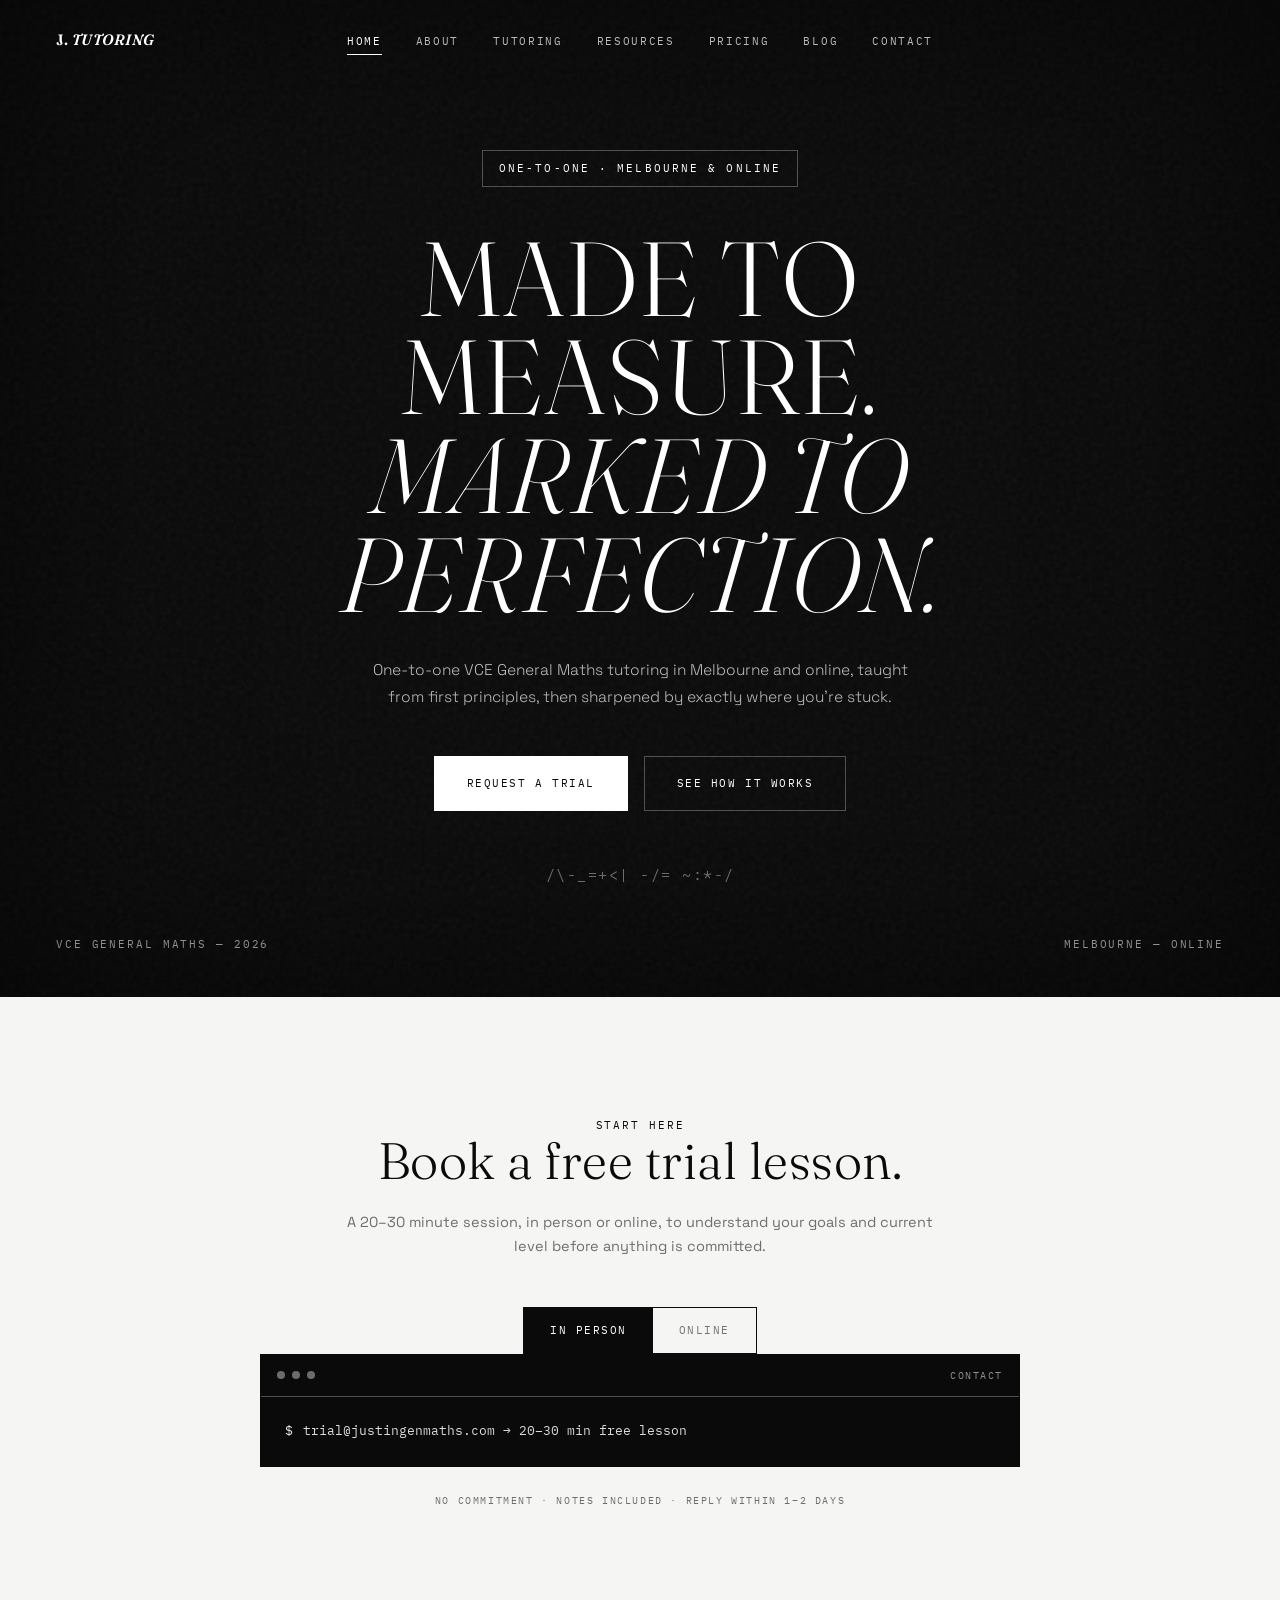
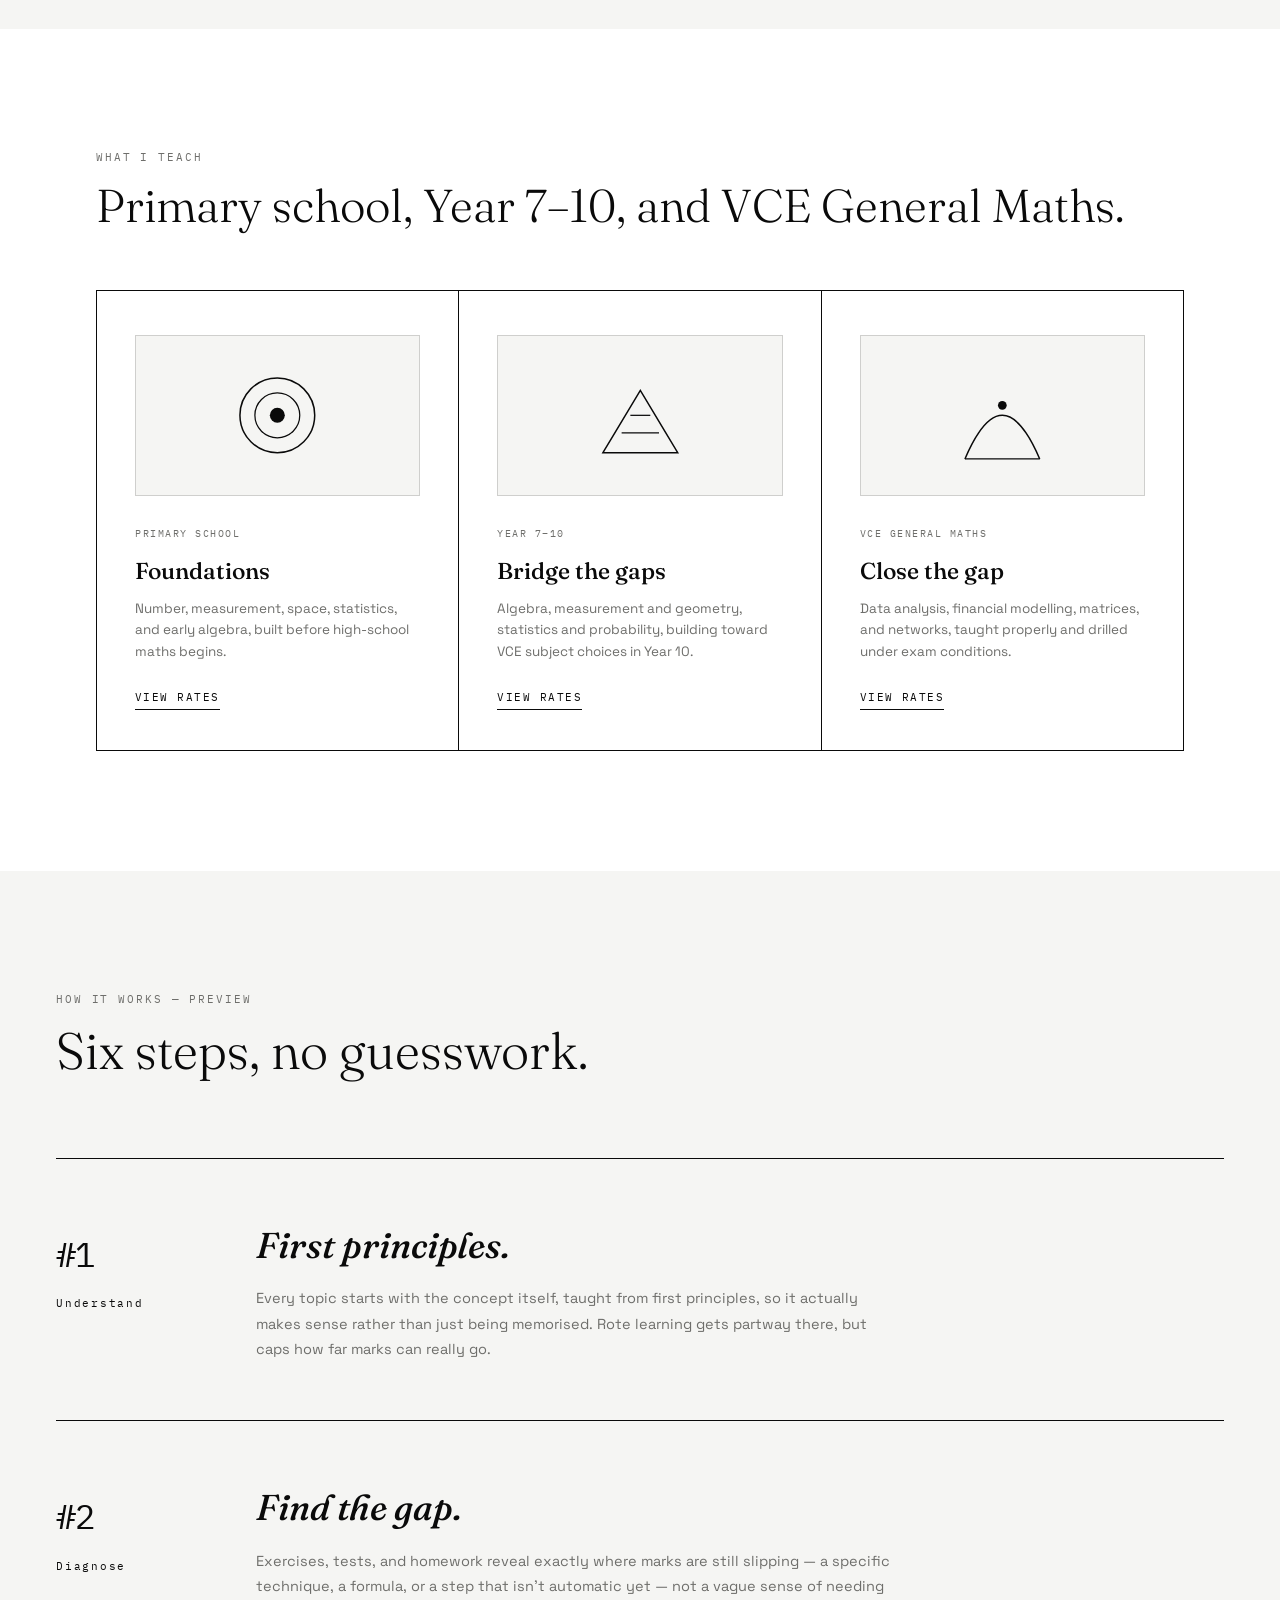
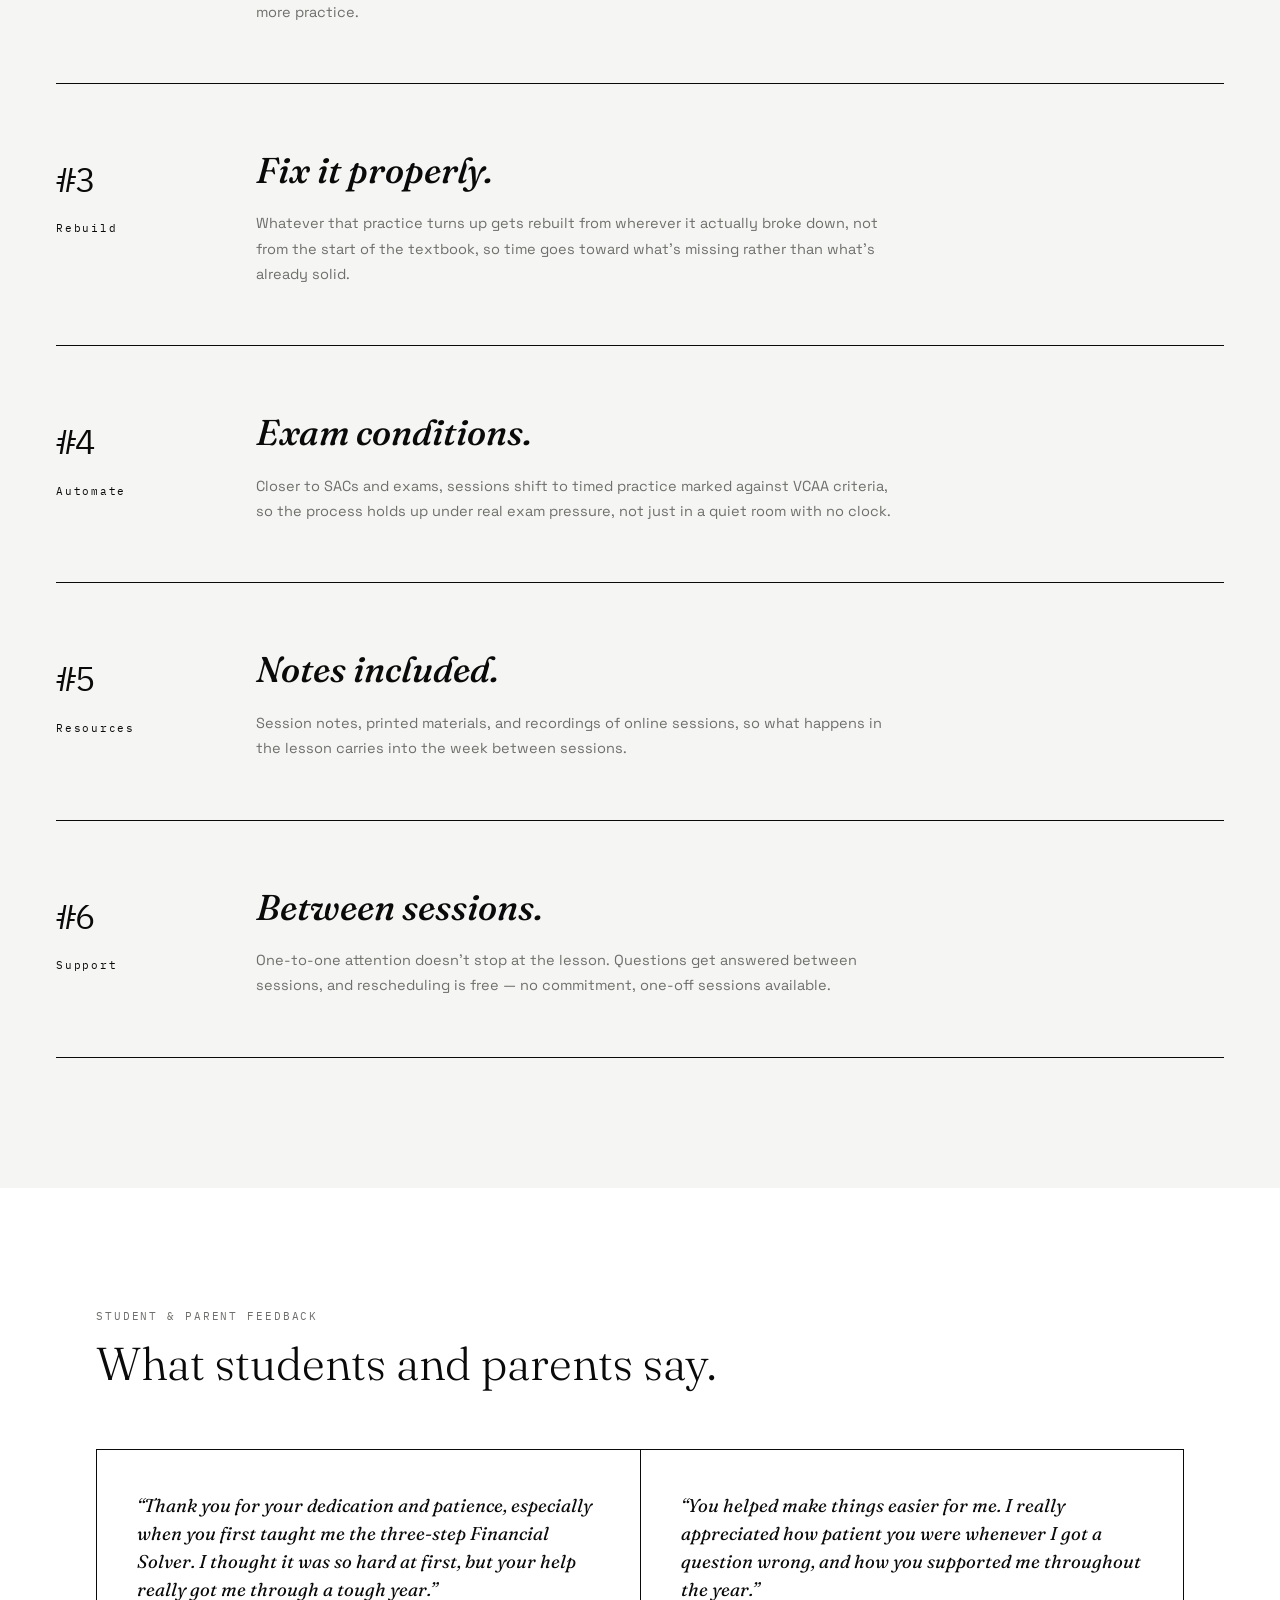
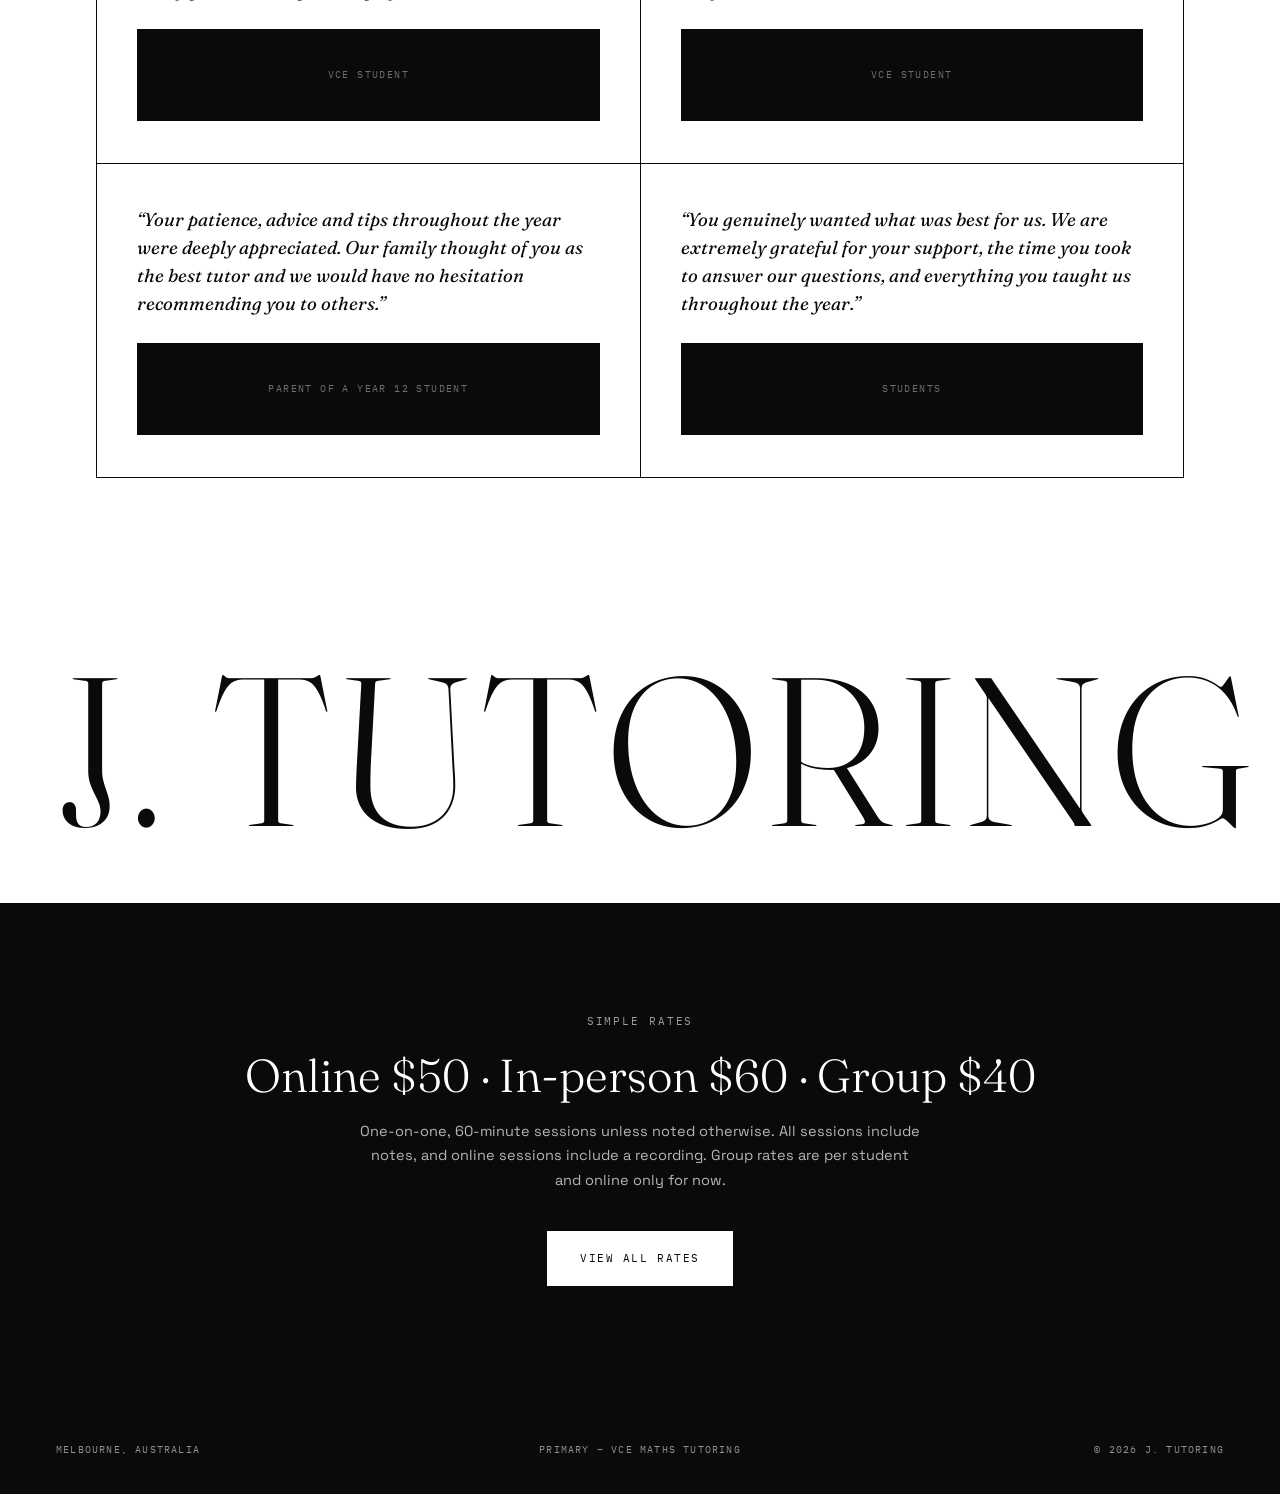
==== commit a1be9491: "fix: correct features headline to match six blocks on homepage" ====
--- a/index.html
+++ b/index.html
@@ -110,7 +110,7 @@
 <div class="features reveal">
   <div class="features-head">
     <div class="mono">How it works — preview</div>
-    <h2>Four steps, no guesswork.</h2>
+    <h2>Six steps, no guesswork.</h2>
   </div>
 
   <div class="feature-block">
